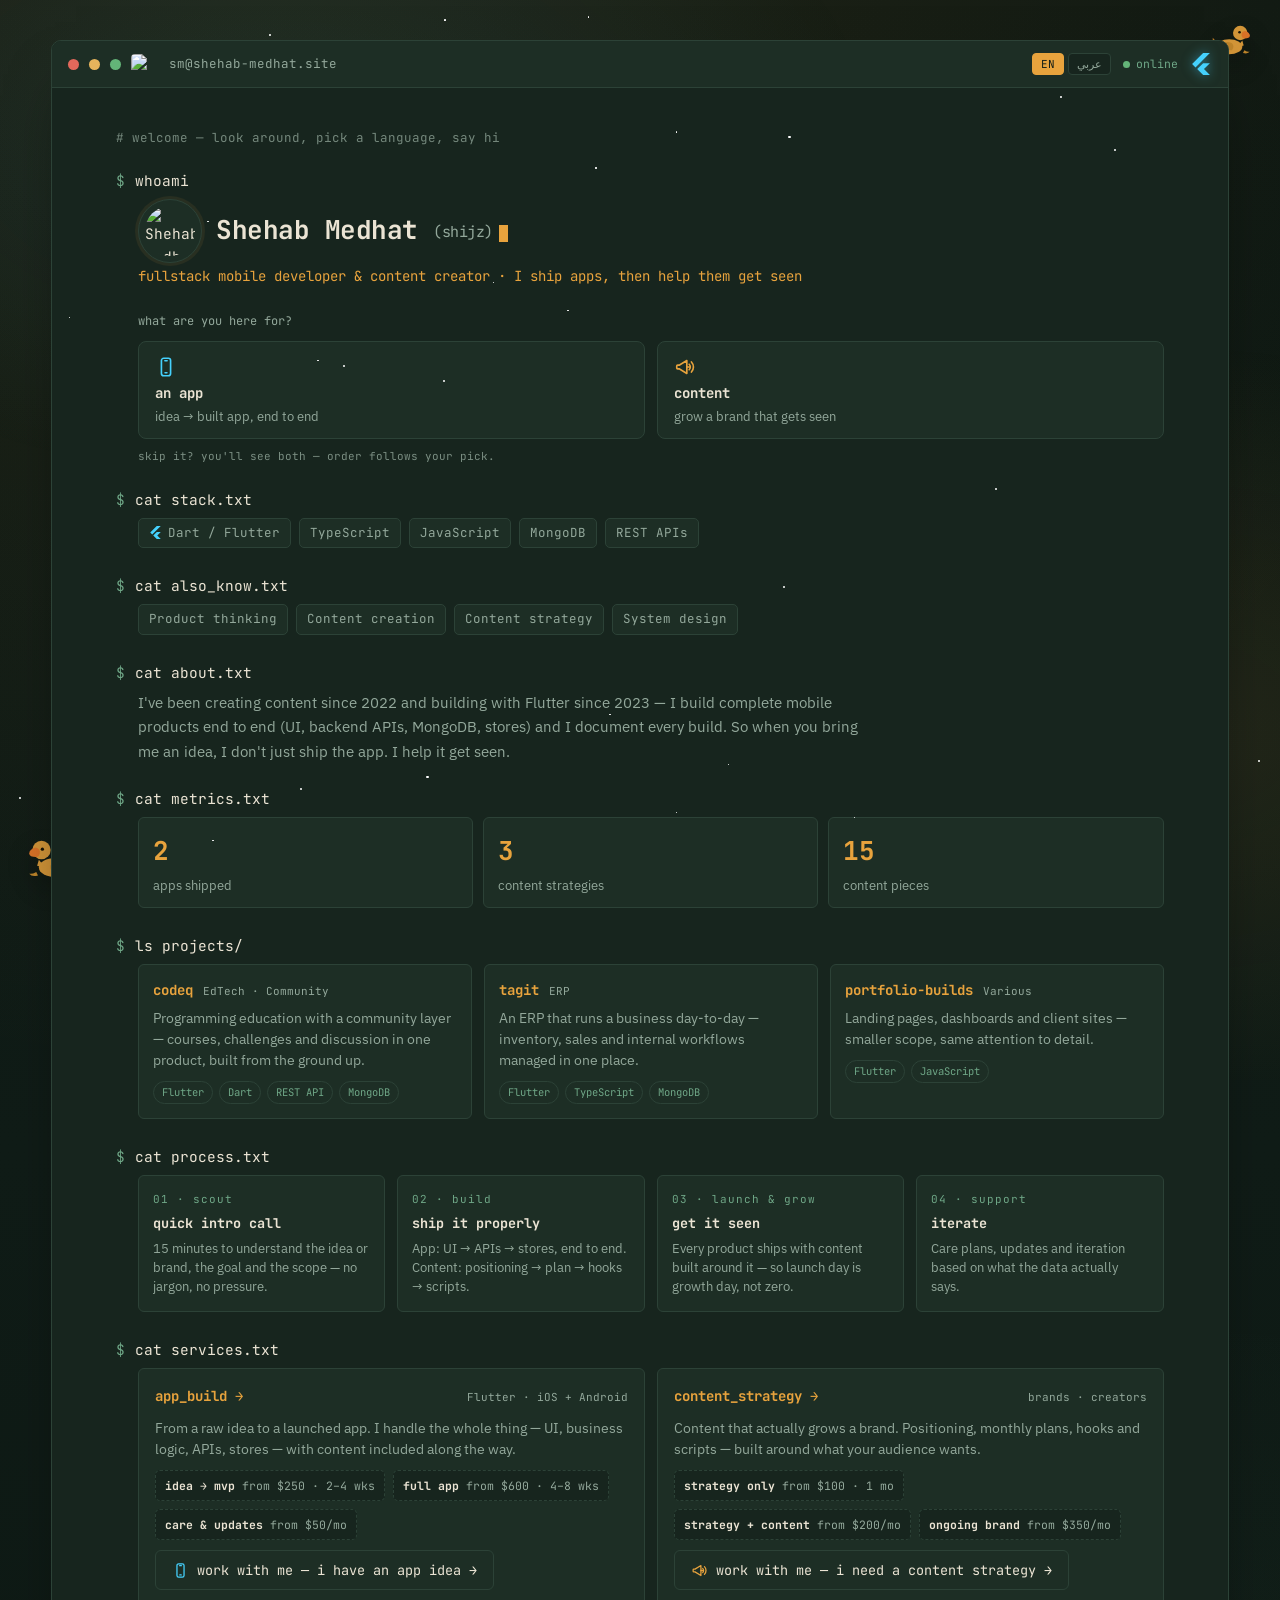
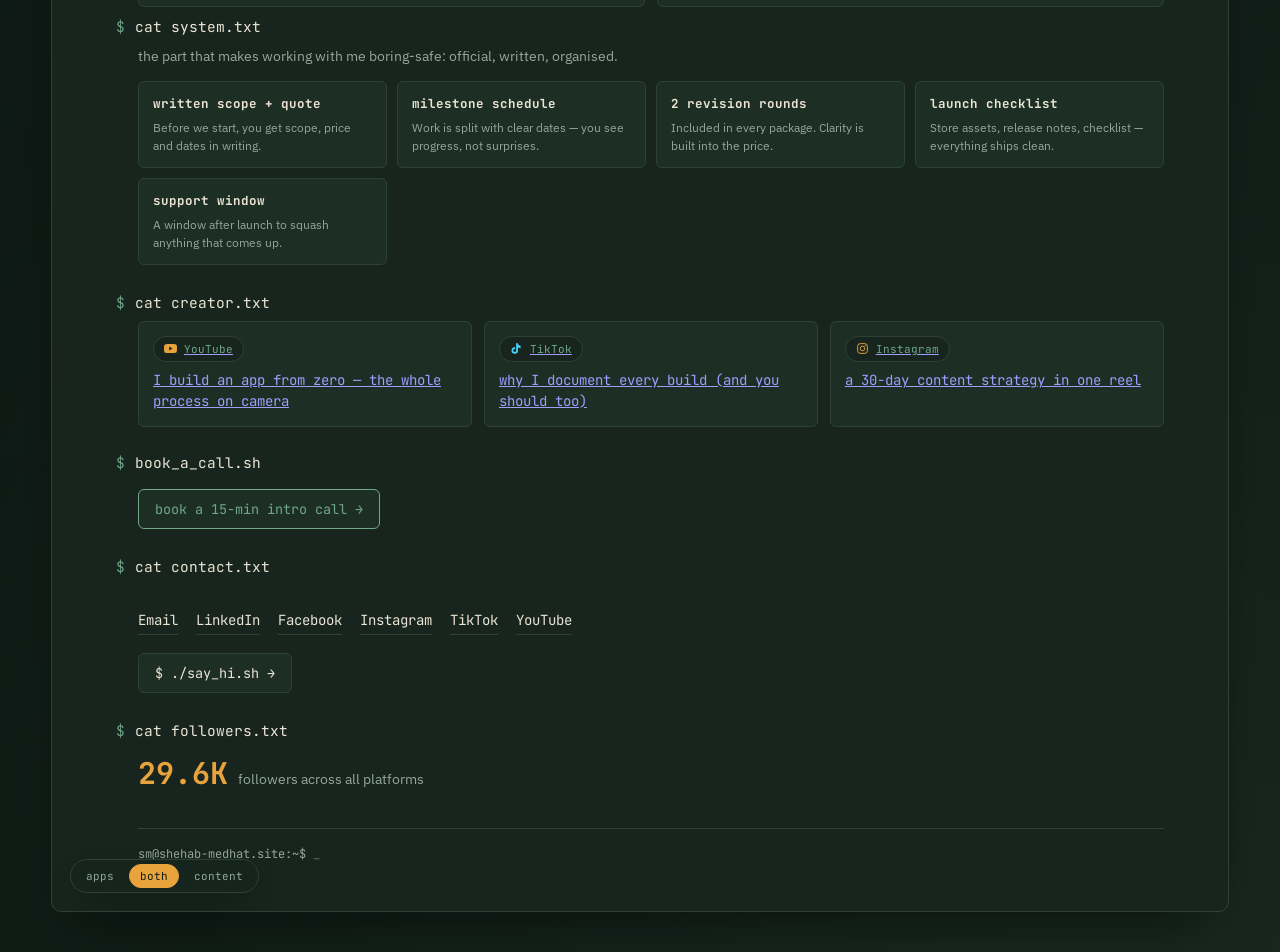
==== index.html @ 5991096f "Add meteors sky, app/content path chooser, scroll reveal, and organised work system; content since 2" ====
<!DOCTYPE html>
<html lang="en" dir="ltr">
<head>
<meta charset="UTF-8">
<meta name="viewport" content="width=device-width, initial-scale=1">
<title>Shehab Medhat — Flutter Developer & Content Creator</title>
<meta name="description" id="metaDesc" content="Shehab Medhat (shijz) — Flutter fullstack mobile developer & content creator. Builds mobile apps end to end and creates content strategies that grow brands. Flutter, Dart, TypeScript, MongoDB.">
<meta name="keywords" content="Flutter developer Egypt, Flutter fullstack, mobile app developer, content creator, content strategy, Flutter developer, Dart developer, Shehab Medhat, mobile app idea, app development, social media strategy, مبرمج فلاتر, تطوير تطبيقات">
<meta name="author" content="Shehab Medhat">
<meta name="robots" content="index, follow, max-image-preview:large">
<meta name="googlebot" content="index, follow, max-snippet:-1, max-image-preview:large, max-video-preview:-1">
<meta name="referrer" content="no-referrer-when-downgrade">
<meta name="color-scheme" content="dark">
<meta name="theme-color" content="#101c17">
<link rel="canonical" href="https://shehab-medhat.site/">

<meta property="og:type" content="profile">
<meta property="og:site_name" content="Shehab Medhat">
<meta property="og:title" content="Shehab Medhat — Flutter Developer & Content Creator">
<meta property="og:description" content="Flutter fullstack mobile developer & content creator. Builds mobile apps end to end and creates content strategies that grow brands.">
<meta property="og:url" content="https://shehab-medhat.site/">
<meta property="og:image" content="https://shehab-medhat.site/og-image.png">
<meta property="og:image:width" content="1200">
<meta property="og:image:height" content="630">
<meta property="og:image:alt" content="Shehab Medhat — Flutter developer and content creator portfolio">
<meta property="og:locale" content="en_US">
<meta property="og:locale:alternate" content="ar_EG">
<meta property="profile:first_name" content="Shehab">
<meta property="profile:last_name" content="Medhat">
<meta property="profile:username" content="shijz">

<meta name="twitter:card" content="summary_large_image">
<meta name="twitter:title" content="Shehab Medhat — Flutter Developer & Content Creator">
<meta name="twitter:description" content="Flutter fullstack mobile developer & content creator. Builds mobile apps end to end and creates content strategies that grow brands.">
<meta name="twitter:image" content="https://shehab-medhat.site/og-image.png">
<meta name="twitter:image:alt" content="Shehab Medhat — Flutter developer and content creator portfolio">

<link rel="icon" href="https://shehab-medhat.site/favicon.png" type="image/png">
<link rel="apple-touch-icon" href="https://shehab-medhat.site/apple-touch-icon.png">
<link rel="sitemap" type="application/xml" href="https://shehab-medhat.site/sitemap.xml">

<script type="application/ld+json">
{
  "@context": "https://schema.org",
  "@graph": [
    {
      "@type": "Person",
      "@id": "https://shehab-medhat.site/#person",
      "name": "Shehab Medhat",
      "alternateName": "shijz",
      "url": "https://shehab-medhat.site/",
      "image": "https://shehab-medhat.site/og-image.png",
      "email": "mailto:sm@shehab-medhat.site",
      "jobTitle": "Flutter Fullstack Developer & Content Creator",
      "nationality": { "@type": "Country", "name": "Egypt" },
      "sameAs": [
        "https://www.linkedin.com/in/shehab-medhat-0b32b7321/",
        "https://www.facebook.com/Shehabmedhatt",
        "https://www.instagram.com/shehab_medhatt",
        "https://www.tiktok.com/@shehab_medhat",
        "https://www.youtube.com/@Shehab__Medhat"
      ],
      "knowsAbout": ["Dart", "Flutter", "TypeScript", "JavaScript", "MongoDB", "REST APIs", "Content Creation", "Content Strategy"]
    },
    {
      "@type": "WebSite",
      "@id": "https://shehab-medhat.site/#website",
      "url": "https://shehab-medhat.site/",
      "name": "Shehab Medhat — Portfolio",
      "inLanguage": "en",
      "publisher": { "@id": "https://shehab-medhat.site/#person" }
    },
    {
      "@type": "SoftwareApplication",
      "name": "CodeQ",
      "applicationCategory": "EducationalApplication",
      "description": "A platform combining programming education with a community layer.",
      "url": "https://shehab-medhat.site/",
      "author": { "@id": "https://shehab-medhat.site/#person" }
    },
    {
      "@type": "SoftwareApplication",
      "name": "Tagit",
      "applicationCategory": "BusinessApplication",
      "description": "An ERP system for managing inventory, sales, and internal workflows.",
      "url": "https://shehab-medhat.site/",
      "author": { "@id": "https://shehab-medhat.site/#person" }
    }
  ]
}
</script>

<link rel="preconnect" href="https://fonts.googleapis.com">
<link rel="preconnect" href="https://fonts.gstatic.com" crossorigin>
<link href="https://fonts.googleapis.com/css2?family=JetBrains+Mono:wght@400;500;700&family=IBM+Plex+Sans:wght@400;500;600&family=IBM+Plex+Sans+Arabic:wght@400;500;700&display=swap" rel="stylesheet">
<style>
  :root{
    --bg: #101c17;
    --surface: #17251e;
    --surface-2: #1d2e25;
    --border: #2c4237;
    --text: #ebe4d4;
    --text-muted: #93a89b;
    --accent: #e8a33d;
    --accent-soft: #6fa787;
  }
  *{ box-sizing: border-box; }
  html,body{ margin:0; padding:0; }
  body{
    background:
      radial-gradient(circle at 20% -10%, rgba(232,163,61,0.10), transparent 45%),
      radial-gradient(circle at 85% 110%, rgba(111,167,135,0.14), transparent 50%),
      linear-gradient(180deg, #0d1712 0%, #101c17 45%, #0c1712 100%);
    color: var(--text);
    font-family: 'IBM Plex Sans', sans-serif;
    min-height: 100vh;
    display: flex;
    align-items: center;
    justify-content: center;
    padding: 40px 4vw;
    line-height: 1.65;
  }
  .terminal{
    width: 100%;
    max-width: 1180px;
    background: var(--surface);
    border: 1px solid var(--border);
    border-radius: 10px;
    overflow: hidden;
    position: relative;
    z-index: 1;
    box-shadow: 0 30px 60px -25px rgba(0,0,0,0.6);
    animation: termIn .8s cubic-bezier(.16,1,.3,1) both, termGlow 6s ease-in-out infinite;
  }
  @keyframes termIn{
    from{ opacity:0; transform: translateY(26px) scale(.985); }
    to{ opacity:1; transform: translateY(0) scale(1); }
  }
  @keyframes termGlow{
    0%,100%{ box-shadow: 0 30px 60px -25px rgba(0,0,0,.6), 0 0 0 rgba(69,209,253,0); }
    50%{ box-shadow: 0 30px 60px -25px rgba(0,0,0,.6), 0 0 50px rgba(69,209,253,.12); }
  }
  .dot{
    animation: boop 1.6s ease-in-out infinite;
  }
  .dot.y{ animation-delay:.12s }
  .dot.g{ animation-delay:.24s }
  @keyframes boop{
    0%,70%,100%{ transform: scale(1); }
    80%{ transform: scale(1.25); }
    90%{ transform: scale(.95); }
  }
  .titlebar{
    display:flex;
    align-items:center;
    gap: 10px;
    padding: 12px 16px;
    background: var(--surface-2);
    border-bottom: 1px solid var(--border);
    flex-wrap: wrap;
  }
  .dot{ width:11px; height:11px; border-radius:50%; }
  .dot.r{ background:#e2685b; }
  .dot.y{ background:#e6b45c; }
  .dot.g{ background:#63b478; }
  .titlebar-left{
    display: flex;
    align-items: center;
    gap: 10px;
    min-width: 0;
  }
  .titlebar-logo{
    width: 20px;
    height: 20px;
    border-radius: 4px;
    display: block;
    flex-shrink: 0;
  }
  .titlebar-host{
    margin-left: 8px;
    font-family: 'JetBrains Mono', monospace;
    font-size: 12.5px;
    color: var(--text-muted);
    white-space: nowrap;
    overflow: hidden;
    text-overflow: ellipsis;
  }
  .titlebar-right{
    margin-left: auto;
    display: flex;
    align-items: center;
    gap: 12px;
    flex-wrap: wrap;
  }
  .lang-switch{
    display: inline-flex;
    gap: 4px;
  }
  .lang-btn{
    background: var(--surface);
    border: 1px solid var(--border);
    color: var(--text-muted);
    font-family: 'JetBrains Mono', monospace;
    font-size: 11px;
    padding: 3px 8px;
    border-radius: 4px;
    cursor: pointer;
    transition: color .15s, border-color .15s, background .15s;
  }
  .lang-btn:hover{ color: var(--accent); border-color: var(--accent); }
  .lang-btn.is-on{
    color: var(--bg);
    background: var(--accent);
    border-color: var(--accent);
  }
  .status{
    display: flex;
    align-items: center;
    gap: 6px;
    font-family: 'JetBrains Mono', monospace;
    font-size: 11.5px;
    color: var(--accent-soft);
  }
  .status-dot{
    width: 7px; height: 7px;
    border-radius: 50%;
    background: #63b478;
    animation: onlinePulse 2.2s ease-out infinite;
  }
  @keyframes onlinePulse{
    0%{ box-shadow: 0 0 0 0 rgba(99,180,120,.55); }
    70%{ box-shadow: 0 0 0 7px rgba(99,180,120,0); }
    100%{ box-shadow: 0 0 0 0 rgba(99,180,120,0); }
  }
  .flutter-badge{
    display: flex;
    align-items: center;
    animation: badgePulse 3s ease-in-out infinite;
  }
  .flutter-badge svg{
    width: 22px; height: 22px;
    display: block;
    filter: drop-shadow(0 0 6px rgba(69,209,253,.55));
  }
  @keyframes badgePulse{
    0%,100%{ transform: translateY(0) scale(1); }
    50%{ transform: translateY(-2px) scale(1.07); }
  }
  .content{
    padding: 40px 5vw 46px;
    font-family: 'JetBrains Mono', monospace;
    font-size: 14.5px;
  }
  html[lang="ar"] body, html[lang="ar"] .comment, html[lang="ar"] .sr-only, html[lang="ar"] .footer,
  html[lang="ar"] .project-desc, html[lang="ar"] .service-desc, html[lang="ar"] .field,
  html[lang="ar"] .field input, html[lang="ar"] .field textarea, html[lang="ar"] .field select,
  html[lang="ar"] .note, html[lang="ar"] .numbers-item .l, html[lang="ar"] .step-desc,
  html[lang="ar"] .content-grid .pf-desc, html[lang="ar"] .followers-label{
    font-family: 'IBM Plex Sans Arabic', sans-serif;
  }
  html[lang="ar"] h1, html[lang="ar"] .role, html[lang="ar"] .prompt, html[lang="ar"] .cmd,
  html[lang="ar"] .line, html[lang="ar"] .out, html[lang="ar"] .tag b, html[lang="ar"] .numbers-item .n{
    font-family: 'JetBrains Mono', monospace;
  }
  .sr-only{
    position: absolute;
    width: 1px; height: 1px;
    padding: 0; margin: -1px;
    overflow: hidden;
    clip: rect(0,0,0,0);
    white-space: nowrap;
    border: 0;
  }
  .comment{
    margin: 0 0 20px 0;
    color: var(--text-muted);
    font-family: 'JetBrains Mono', monospace;
    font-size: 12.5px;
    opacity: .75;
  }
  .line{ display:flex; gap: 10px; margin-bottom: 6px; flex-wrap: wrap; unicode-bidi: plaintext; }
  .prompt{ color: var(--accent-soft); flex-shrink:0; }
  .cmd{ color: var(--text); }
  .out{
    margin: 4px 0 22px 22px;
    color: var(--text-muted);
    font-family: 'IBM Plex Sans', sans-serif;
    font-size: 15px;
    max-width: 720px;
    unicode-bidi: plaintext;
  }
  .brand{
    display: flex;
    align-items: center;
    gap: 14px;
    margin: 4px 0 2px 22px;
  }
  .brand .avatar{
    width: 64px;
    height: 64px;
    border-radius: 50%;
    background: var(--surface-2);
    border: 1px solid var(--border);
    padding: 6px;
    object-fit: contain;
    display: block;
    flex-shrink: 0;
    box-shadow: 0 0 0 3px rgba(232,163,61,.08);
  }
  h1{
    font-family: 'JetBrains Mono', monospace;
    font-size: 26px;
    font-weight: 700;
    margin: 0;
    color: var(--text);
    letter-spacing: -0.5px;
    unicode-bidi: plaintext;
  }
  .alias{
    font-size: 15px;
    font-weight: 400;
    color: var(--text-muted);
    vertical-align: 2px;
  }
  .role{
    margin: 0 0 24px 22px;
    color: var(--accent);
    font-family: 'JetBrains Mono', monospace;
    font-size: 14px;
    unicode-bidi: plaintext;
  }
  .cursor{
    display:inline-block;
    width: 9px; height: 17px;
    background: var(--accent);
    margin-left: 6px;
    vertical-align: -3px;
    animation: blink 1.1s steps(1) infinite;
  }
  @keyframes blink{ 50%{ opacity:0; } }
  .tags{
    display:flex; flex-wrap: wrap; gap: 8px;
    margin: 0 0 26px 22px;
  }
  .tag{
    border: 1px solid var(--border);
    background: var(--surface-2);
    color: var(--text-muted);
    padding: 4px 10px;
    border-radius: 5px;
    font-size: 12.5px;
    font-family: 'JetBrains Mono', monospace;
    transition: color .2s ease, border-color .2s ease, transform .2s ease, box-shadow .2s ease;
    cursor: default;
  }
  .tag:hover{
    color: var(--accent);
    border-color: var(--accent);
    transform: translateY(-3px);
    box-shadow: 0 8px 18px -10px rgba(232,163,61,.5);
  }
  .tag--flutter{
    display: inline-flex;
    align-items: center;
    gap: 6px;
  }
  .tag--flutter svg{
    width: 13px; height: 13px;
    display: block;
  }
  .projects{
    margin: 0 0 26px 22px;
    display: grid;
    grid-template-columns: repeat(auto-fit, minmax(260px, 1fr));
    gap: 12px;
  }
  .project{
    border: 1px solid var(--border);
    background: var(--surface-2);
    border-radius: 6px;
    padding: 14px;
    transition: transform .25s ease, border-color .25s ease, box-shadow .25s ease;
  }
  .project:hover{
    transform: translateY(-4px);
    border-color: var(--accent-soft);
    box-shadow: 0 14px 26px -16px rgba(0,0,0,.6);
  }
  .project-head{
    display: flex;
    align-items: baseline;
    gap: 10px;
    margin-bottom: 6px;
  }
  .project-name{
    font-family: 'JetBrains Mono', monospace;
    font-weight: 700;
    font-size: 14px;
    color: var(--accent);
  }
  .project-tag{
    font-size: 11px;
    color: var(--text-muted);
    font-family: 'JetBrains Mono', monospace;
  }
  .project-desc{
    margin: 0 0 10px 0;
    font-family: 'IBM Plex Sans', sans-serif;
    font-size: 13.5px;
    color: var(--text-muted);
    line-height: 1.55;
  }
  .project-tech{
    display: flex;
    flex-wrap: wrap;
    gap: 6px;
  }
  .tech{
    font-family: 'JetBrains Mono', monospace;
    font-size: 10.5px;
    color: var(--accent-soft);
    border: 1px solid var(--border);
    border-radius: 20px;
    padding: 2px 8px;
  }
  .services{
    display: grid;
    grid-template-columns: repeat(auto-fit, minmax(300px, 1fr));
    gap: 12px;
    margin: 0 0 8px 22px;
  }
  .service{
    border: 1px solid var(--border);
    background: var(--surface-2);
    border-radius: 6px;
    padding: 16px;
    display: flex;
    flex-direction: column;
    gap: 10px;
    transition: transform .25s ease, border-color .25s ease, box-shadow .25s ease;
  }
  .service:hover{
    transform: translateY(-4px);
    border-color: var(--accent-soft);
    box-shadow: 0 14px 26px -16px rgba(0,0,0,.6);
  }
  .service-head{
    display: flex;
    align-items: baseline;
    justify-content: space-between;
    gap: 10px;
    flex-wrap: wrap;
  }
  .service-name{
    font-family: 'JetBrains Mono', monospace;
    font-weight: 700;
    font-size: 14px;
    color: var(--accent);
  }
  .service-tag{
    font-size: 11px;
    color: var(--text-muted);
    font-family: 'JetBrains Mono', monospace;
  }
  .service-desc{
    margin: 0;
    font-family: 'IBM Plex Sans', sans-serif;
    font-size: 13.5px;
    color: var(--text-muted);
    line-height: 1.55;
  }
  .service-packs{
    display: flex;
    gap: 8px;
    flex-wrap: wrap;
  }
  .pack{
    border: 1px dashed var(--border);
    background: var(--surface);
    border-radius: 5px;
    padding: 6px 9px;
    font-family: 'JetBrains Mono', monospace;
    font-size: 11.5px;
    line-height: 1.5;
    color: var(--text-muted);
  }
  .pack b{ color: var(--text); }
  .service-cta{
    align-self: flex-start;
    margin-top: auto;
    padding: 8px 12px;
    font-size: 12.5px;
    display: inline-flex;
    align-items: center;
    gap: 8px;
  }
  .service-cta svg{
    width: 17px;
    height: 17px;
    display: block;
    flex-shrink: 0;
  }
  .process{
    display: grid;
    grid-template-columns: repeat(auto-fit, minmax(230px, 1fr));
    gap: 12px;
    margin: 0 0 26px 22px;
  }
  .step-card{
    border: 1px solid var(--border);
    background: var(--surface-2);
    border-radius: 6px;
    padding: 14px;
    transition: transform .25s ease, border-color .25s ease;
  }
  .step-card:hover{
    transform: translateY(-3px);
    border-color: var(--accent);
  }
  .step-num{
    font-family: 'JetBrains Mono', monospace;
    font-size: 11px;
    color: var(--accent-soft);
    letter-spacing: 1px;
  }
  .step-title{
    font-family: 'JetBrains Mono', monospace;
    font-weight: 700;
    font-size: 13.5px;
    color: var(--text);
    margin: 4px 0;
  }
  .step-desc{
    margin: 0;
    font-family: 'IBM Plex Sans', sans-serif;
    font-size: 12.5px;
    color: var(--text-muted);
    line-height: 1.55;
  }
  .numbers{
    display: grid;
    grid-template-columns: repeat(auto-fit, minmax(150px, 1fr));
    gap: 10px;
    margin: 0 0 26px 22px;
  }
  .numbers-item{
    border: 1px solid var(--border);
    background: var(--surface-2);
    border-radius: 6px;
    padding: 12px 14px;
  }
  .numbers-item .n{
    font-family: 'JetBrains Mono', monospace;
    font-weight: 700;
    font-size: 26px;
    color: var(--accent);
  }
  .numbers-item .l{
    font-family: 'IBM Plex Sans', sans-serif;
    font-size: 12.5px;
    color: var(--text-muted);
    margin-top: 2px;
  }
  .content-grid{
    display: grid;
    grid-template-columns: repeat(auto-fit, minmax(240px, 1fr));
    gap: 12px;
    margin: 0 0 8px 22px;
  }
  .pf-card{
    border: 1px solid var(--border);
    background: var(--surface-2);
    border-radius: 6px;
    padding: 14px;
    display: flex;
    flex-direction: column;
    gap: 8px;
    transition: transform .25s ease, border-color .25s ease;
  }
  .pf-card:hover{
    transform: translateY(-3px);
    border-color: var(--accent-soft);
  }
  .pf-badge{
    align-self: flex-start;
    display: inline-flex;
    align-items: center;
    gap: 7px;
    font-family: 'JetBrains Mono', monospace;
    font-size: 11px;
    color: var(--accent-soft);
    border: 1px solid var(--border);
    border-radius: 20px;
    padding: 3px 10px;
    background: var(--surface);
  }
  .pf-badge svg{
    width: 13px; height: 13px;
    display: block;
  }
  .pf-title{
    font-size: 14px;
    line-height: 1.5;
  }
  .links{
    margin: 30px 0 0 22px;
    display: flex;
    gap: 18px;
    flex-wrap: wrap;
  }
  .links a{
    color: var(--text);
    text-decoration: none;
    font-family: 'JetBrains Mono', monospace;
    font-size: 14px;
    border-bottom: 1px solid var(--border);
    padding-bottom: 2px;
    transition: color .15s, border-color .15s;
  }
  .links a:hover{
    color: var(--accent);
    border-color: var(--accent);
  }
  .followers{
    margin: 4px 0 0 22px;
    display: flex;
    align-items: baseline;
    gap: 10px;
    flex-wrap: wrap;
  }
  .followers-count{
    font-family: 'JetBrains Mono', monospace;
    font-weight: 700;
    font-size: 30px;
    color: var(--accent);
  }
  .followers-label{
    font-family: 'IBM Plex Sans', sans-serif;
    font-size: 13.5px;
    color: var(--text-muted);
  }
  .footer{
    margin-top: 30px;
    padding-top: 16px;
    border-top: 1px solid var(--border);
    color: var(--text-muted);
    font-size: 12px;
    font-family: 'JetBrains Mono', monospace;
    margin-left: 22px;
  }
  .duck{
    position: fixed;
    z-index: 0;
    width: 56px;
    opacity: .9;
    filter: drop-shadow(0 10px 14px rgba(0,0,0,.35));
    pointer-events: none;
  }
  .duck svg{ display: block; width: 100%; height: auto; }
  .duck--left{ bottom: 22px; left: 24px; animation: duckFloat 6s ease-in-out infinite; }
  .duck--right{
    top: 22px;
    right: 26px;
    width: 44px;
    animation: duckFloat 7.5s ease-in-out 1.2s infinite reverse;
  }
  .duck--right svg{ transform: scaleX(-1); }
  @keyframes duckFloat{
    0%,100%{ transform: translateY(0) rotate(-4deg); }
    50%{ transform: translateY(-13px) rotate(4deg); }
  }
  .ambient{
    position: fixed;
    inset: -20%;
    z-index: 0;
    pointer-events: none;
    background:
      radial-gradient(48% 40% at 30% 25%, rgba(69,209,253,.08), transparent 70%),
      radial-gradient(52% 44% at 78% 72%, rgba(232,163,61,.10), transparent 70%);
    animation: drift 20s ease-in-out infinite alternate;
  }
  @keyframes drift{
    from{ transform: translate(-1.5%, -1.5%) rotate(0deg); }
    to{ transform: translate(1.5%, 1.5%) rotate(2deg); }
  }
  .cta-row{
    margin: 18px 0 8px 22px;
  }
  .cta{
    font-family: 'JetBrains Mono', monospace;
    font-size: 13.5px;
    color: var(--text);
    background: var(--surface-2);
    border: 1px solid var(--border);
    border-radius: 6px;
    padding: 10px 16px;
    cursor: pointer;
    transition: transform .2s ease, border-color .2s ease, color .2s ease, box-shadow .2s ease;
  }
  .cta:hover{
    color: var(--accent);
    border-color: var(--accent);
    transform: translateY(-2px);
    box-shadow: 0 10px 22px -12px rgba(232,163,61,.6);
  }
  .modal{
    position: fixed;
    inset: 0;
    z-index: 20;
    display: flex;
    align-items: center;
    justify-content: center;
    padding: 20px;
  }
  .modal[hidden]{ display: none; }
  .modal-backdrop{
    position: absolute;
    inset: 0;
    background: rgba(7,12,10,.72);
    backdrop-filter: blur(3px);
    opacity: 0;
    transition: opacity .2s ease;
  }
  .modal-panel{
    position: relative;
    width: 100%;
    max-width: 460px;
    max-height: 88vh;
    overflow-y: auto;
    background: var(--surface);
    border: 1px solid var(--border);
    border-radius: 10px;
    box-shadow: 0 30px 70px -20px rgba(0,0,0,.7);
    padding: 20px;
    opacity: 0;
    transform: translateY(14px) scale(.98);
    transition: opacity .2s ease, transform .2s ease;
  }
  .modal.open .modal-backdrop{ opacity: 1; }
  .modal.open .modal-panel{ opacity: 1; transform: translateY(0) scale(1); }
  .modal-head{
    display: flex;
    align-items: center;
    justify-content: space-between;
    font-family: 'JetBrains Mono', monospace;
    font-size: 14px;
    color: var(--accent);
    margin-bottom: 14px;
  }
  .modal-close{
    background: none;
    border: 1px solid var(--border);
    color: var(--text-muted);
    border-radius: 5px;
    font-size: 15px;
    line-height: 1;
    padding: 4px 8px;
    cursor: pointer;
    transition: color .15s ease, border-color .15s ease;
  }
  .modal-close:hover{ color: var(--accent); border-color: var(--accent); }
  .field{
    display: block;
    margin-bottom: 12px;
    font-family: 'JetBrains Mono', monospace;
    font-size: 12px;
    color: var(--text-muted);
    text-transform: lowercase;
  }
  .field input, .field textarea{
    display: block;
    width: 100%;
    margin-top: 6px;
    background: var(--surface-2);
    border: 1px solid var(--border);
    border-radius: 6px;
    color: var(--text);
    font-family: 'IBM Plex Sans', sans-serif;
    font-size: 14px;
    padding: 9px 12px;
    resize: vertical;
    transition: border-color .15s ease;
  }
  .field input:focus, .field textarea:focus{
    outline: none;
    border-color: var(--accent);
  }
  .field select{
    display: block;
    width: 100%;
    margin-top: 6px;
    background: var(--surface-2);
    border: 1px solid var(--border);
    border-radius: 6px;
    color: var(--text);
    font-family: 'IBM Plex Sans', sans-serif;
    font-size: 14px;
    padding: 9px 30px 9px 12px;
    appearance: none;
    -webkit-appearance: none;
    background-image: linear-gradient(45deg, transparent 50%, var(--text-muted) 50%), linear-gradient(135deg, var(--text-muted) 50%, transparent 50%);
    background-position: calc(100% - 18px) 55%, calc(100% - 13px) 55%;
    background-size: 5px 5px;
    background-repeat: no-repeat;
    cursor: pointer;
    transition: border-color .15s ease;
  }
  .field select:focus{ outline: none; border-color: var(--accent); }
  .field-row{
    display: grid;
    grid-template-columns: 1fr 1fr;
    gap: 12px;
  }
  .modal-actions{
    display: flex;
    gap: 10px;
    margin-top: 16px;
    flex-wrap: wrap;
  }
  .modal-actions .cta{ flex: 1; text-align: left; }
  .modal-actions .cta--mail:hover{ color:#6fa787; border-color:#6fa787; box-shadow: 0 10px 22px -12px rgba(111,167,135,.6); }
  .modal-actions .cta--whatsapp:hover{ color:#63d391; border-color:#63d391; box-shadow: 0 10px 22px -12px rgba(99,211,145,.6); }
  .step{ display:none; }
  .step.is-on{ display:block; animation: fadeUp .28s ease; }
  @keyframes fadeUp{
    from{ opacity: 0; transform: translateY(8px); }
    to{ opacity: 1; transform: translateY(0); }
  }
  .steps-dots{ display:inline-flex; gap:6px; margin-right:8px; vertical-align:middle; }
  .step-dot{ width:8px; height:8px; border-radius:50%; background:transparent; border:1px solid var(--border); transition: background .2s, border-color .2s; }
  .step-dot.is-on{ background: var(--accent); border-color: var(--accent); }
  .step-dot.is-done{ background: var(--accent-soft); border-color: var(--accent-soft); }
  .modal-nav{ display:flex; gap:10px; margin-top:16px; }
  .modal-nav .cta{ flex:1; text-align:center; font-size:12.5px; }
  .cta[hidden], .modal-actions[hidden]{ display:none; }
  .pills{
    display: flex;
    flex-wrap: wrap;
    gap: 8px;
    margin-top: 8px;
  }
  .pill{
    border: 1px dashed var(--border);
    background: var(--surface);
    color: var(--text-muted);
    border-radius: 6px;
    padding: 7px 10px;
    font-family: 'JetBrains Mono', monospace;
    font-size: 11.5px;
    line-height: 1.5;
    text-align: left;
    cursor: pointer;
    transition: border-color .15s ease, color .15s ease, background .15s ease;
  }
  .pill b{ display: block; color: var(--text); font-weight: 700; }
  .pill i{ font-style: normal; color: var(--accent-soft); }
  .pill em{
    display: block;
    font-style: normal;
    color: var(--text-muted);
    font-size: 10.5px;
    line-height: 1.4;
    max-width: 230px;
    margin-top: 3px;
  }
  .pill:hover{ border-color: var(--accent-soft); }
  .pill.selected{
    border-style: solid;
    border-color: var(--accent);
    color: var(--accent);
    background: var(--surface-2);
  }
  .field input[type="date"]{
    appearance: none;
    -webkit-appearance: none;
    cursor: pointer;
  }
  .field input[type="date"]::-webkit-calendar-picker-indicator{
    cursor: pointer;
    filter: invert(.8) sepia(.3) saturate(.6);
  }
  .note{
    font-family: 'IBM Plex Sans', sans-serif;
    font-size: 12px;
    color: var(--text-muted);
    margin: 0 0 4px 0;
    line-height: 1.5;
  }
  .meeting-row{
    margin: 14px 0 26px 22px;
  }
  #meetingBtn{
    color: var(--accent-soft);
    border-color: var(--accent-soft);
  }
  #meetingBtn:hover{
    color: var(--bg);
    background: var(--accent-soft);
    border-color: var(--accent-soft);
    box-shadow: 0 10px 24px -12px rgba(111,167,135,.7);
  }
  .sky{
    position: fixed;
    inset: 0;
    z-index: 2;
    pointer-events: none;
    overflow: hidden;
  }
  .star{
    position: absolute;
    width: 2px;
    height: 2px;
    border-radius: 50%;
    background: #fff;
    animation: twinkle var(--tw, 3s) ease-in-out infinite;
  }
  @keyframes twinkle{
    0%,100%{ opacity: .15; }
    50%{ opacity: 1; }
  }
  .meteor{
    position: absolute;
    width: 150px;
    height: 2px;
    border-radius: 2px;
    background: linear-gradient(90deg, rgba(255,255,255,.95), rgba(232,163,61,.85), transparent);
    --mdeg: 135deg;
    transform: rotate(var(--mdeg)) translateX(-60px) scaleX(0);
    transform-origin: left center;
    filter: drop-shadow(0 0 6px rgba(232,163,61,.55));
    animation: meteorFall var(--md, 8s) linear infinite;
    animation-delay: var(--mdd, 0s);
  }
  @keyframes meteorFall{
    0%{ transform: rotate(var(--mdeg)) translateX(-60px) scaleX(0); opacity: 0; }
    3%{ transform: rotate(var(--mdeg)) translateX(-60px) scaleX(1); opacity: 1; }
    12%{ transform: rotate(var(--mdeg)) translateX(-30px) scaleX(1); opacity: 1; }
    22%{ transform: rotate(var(--mdeg)) translateX(0px) scaleX(1); opacity: .5; }
    30%{ transform: rotate(var(--mdeg)) translateX(40vw) scaleX(1); opacity: 0; }
    100%{ transform: rotate(var(--mdeg)) translateX(40vw) scaleX(1); opacity: 0; }
  }
  html[dir="rtl"] .sky{ --mdeg: -135deg; }
  .reveal{
    opacity: 0;
    transform: translateY(20px);
    transition: opacity .6s ease, transform .6s ease;
  }
  .reveal.is-in{
    opacity: 1;
    transform: none;
  }
  .path-choose{
    margin: 6px 0 22px 22px;
  }
  .path-q{
    display: block;
    font-family: 'JetBrains Mono', monospace;
    font-size: 12px;
    color: var(--text-muted);
    margin-bottom: 10px;
  }
  .path-opts{
    display: flex;
    gap: 12px;
    flex-wrap: wrap;
  }
  .path-opt{
    flex: 1;
    min-width: 200px;
    display: flex;
    flex-direction: column;
    gap: 6px;
    align-items: flex-start;
    text-align: left;
    background: var(--surface-2);
    border: 1px solid var(--border);
    border-radius: 8px;
    padding: 14px 16px;
    cursor: pointer;
    font-family: inherit;
    transition: border-color .2s, background .2s, transform .2s, box-shadow .2s;
  }
  .path-opt:hover{
    border-color: var(--accent-soft);
    transform: translateY(-3px);
  }
  .path-opt.is-on{
    border-color: var(--accent);
    box-shadow: 0 0 0 1px var(--accent) inset, 0 12px 26px -14px rgba(232,163,61,.5);
  }
  .path-opt svg{
    width: 22px;
    height: 22px;
  }
  .path-opt b{
    font-family: 'JetBrains Mono', monospace;
    font-size: 14px;
    color: var(--text);
  }
  .path-opt em{
    font-style: normal;
    font-family: 'IBM Plex Sans', sans-serif;
    font-size: 12.5px;
    color: var(--text-muted);
  }
  .path-note{
    display: block;
    font-family: 'JetBrains Mono', monospace;
    font-size: 11px;
    color: var(--text-muted);
    margin-top: 8px;
    opacity: .8;
  }
  .persona-float{
    position: fixed;
    left: 18px;
    bottom: 18px;
    z-index: 10;
    display: flex;
    gap: 4px;
    background: rgba(23,37,30,.9);
    border: 1px solid var(--border);
    border-radius: 24px;
    padding: 4px;
    backdrop-filter: blur(4px);
    box-shadow: 0 12px 30px -12px rgba(0,0,0,.6);
  }
  .float-btn{
    background: transparent;
    border: 1px solid transparent;
    color: var(--text-muted);
    font-family: 'JetBrains Mono', monospace;
    font-size: 11px;
    padding: 4px 10px;
    border-radius: 18px;
    cursor: pointer;
    transition: color .15s, border-color .15s, background .15s;
  }
  .float-btn:hover{ color: var(--accent); }
  .float-btn.is-on{
    color: var(--bg);
    background: var(--accent);
    border-color: var(--accent);
  }
  .service.primary{
    border-color: var(--accent);
    box-shadow: 0 0 0 1px var(--accent) inset, 0 14px 30px -18px rgba(232,163,61,.5);
  }
  .system{
    margin: 0 0 26px 22px;
    display: grid;
    grid-template-columns: repeat(auto-fit, minmax(210px, 1fr));
    gap: 10px;
  }
  .sys-intro{
    margin: 4px 0 14px 22px;
    font-family: 'IBM Plex Sans', sans-serif;
    font-size: 13.5px;
    color: var(--text-muted);
    max-width: 720px;
  }
  .pledge{
    border: 1px solid var(--border);
    background: var(--surface-2);
    border-radius: 6px;
    padding: 12px 14px;
    transition: border-color .2s, transform .2s;
  }
  .pledge:hover{
    border-color: var(--accent-soft);
    transform: translateY(-3px);
  }
  .pledge b{
    display: block;
    font-family: 'JetBrains Mono', monospace;
    font-size: 12.5px;
    color: var(--text);
    margin-bottom: 4px;
  }
  .pledge i{
    display: block;
    font-style: normal;
    font-family: 'IBM Plex Sans', sans-serif;
    font-size: 12px;
    color: var(--text-muted);
    line-height: 1.5;
  }
  html[dir="rtl"] .content{ text-align: right; }
  html[dir="rtl"] .line, html[dir="rtl"] .prompt, html[dir="rtl"] .cmd{ unicode-bidi: plaintext; }
  html[dir="rtl"] .out, html[dir="rtl"] .brand, html[dir="rtl"] .role,
  html[dir="rtl"] .tags, html[dir="rtl"] .projects, html[dir="rtl"] .services,
  html[dir="rtl"] .process, html[dir="rtl"] .numbers, html[dir="rtl"] .content-grid,
  html[dir="rtl"] .links, html[dir="rtl"] .followers, html[dir="rtl"] .cta-row,
  html[dir="rtl"] .meeting-row, html[dir="rtl"] .footer{
    margin-left: 0;
    margin-right: 22px;
  }
  html[dir="rtl"] .titlebar-right{ margin-left: 0; margin-right: auto; }
  html[dir="rtl"] .modal-actions .cta{ text-align: right; }
  html[dir="rtl"] .path-choose, html[dir="rtl"] .system, html[dir="rtl"] .sys-intro{ margin-left: 0; margin-right: 22px; }
  html[dir="rtl"] .path-opt, html[dir="rtl"] .float-btn{ text-align: right; }
  html[dir="rtl"] .persona-float{ left: auto; right: 18px; }
  @media (max-width: 520px){
    .field-row{ grid-template-columns: 1fr; }
  }
  @media (max-width: 900px){
    .duck{ display: none; }
    .persona-float{ display: none; }
    .titlebar{ gap: 8px; }
    .titlebar-right{ margin-left: 0; width: 100%; justify-content: flex-start; }
    html[dir="rtl"] .titlebar-right{ margin-right: 0; }
  }
  @media (max-width: 480px){
    .content{ padding: 26px 20px 30px; }
    h1{ font-size: 21px; }
    .brand, .out, .role, .tags, .links, .footer, .projects, .cta-row, .services,
    .process, .numbers, .content-grid, .meeting-row, .path-choose, .system, .sys-intro{ margin-left: 0; }
    html[dir="rtl"] .brand, html[dir="rtl"] .out, html[dir="rtl"] .role, html[dir="rtl"] .tags,
    html[dir="rtl"] .links, html[dir="rtl"] .footer, html[dir="rtl"] .projects,
    html[dir="rtl"] .cta-row, html[dir="rtl"] .services, html[dir="rtl"] .process,
    html[dir="rtl"] .numbers, html[dir="rtl"] .content-grid, html[dir="rtl"] .meeting-row,
    html[dir="rtl"] .path-choose, html[dir="rtl"] .system, html[dir="rtl"] .sys-intro{
      margin-right: 0;
    }
    .service-cta{ width: 100%; justify-content: center; }
    .path-opt{ min-width: 100%; }
    .avatar{ width: 54px; height: 54px; }
  }
  @media (prefers-reduced-motion: reduce){
    .terminal, .content > *, .dot, .status-dot, .flutter-badge, .duck, .ambient, .star, .meteor{
      animation: none !important;
      transition: none !important;
    }
    .sky{ display: none; }
    .reveal{ opacity: 1 !important; transform: none !important; }
    .cursor{ animation: none; }
  }
</style>
</head>
<body>

<div class="ambient" aria-hidden="true"></div>
<div class="sky" id="sky" aria-hidden="true"></div>

<div class="duck duck--left" aria-hidden="true">
  <svg viewBox="0 0 64 48" xmlns="http://www.w3.org/2000/svg">
    <ellipse cx="36" cy="36" rx="19" ry="11" fill="#e8a33d"/>
    <path d="M54 32 q7 -3 6 -9 q-3 3 -5 6 z" fill="#c9852a"/>
    <circle cx="20" cy="16" r="10.5" fill="#e8a33d"/>
    <path d="M17 27 q6 10 21 9 q-10 3 -23 -2 z" fill="#e8a33d"/>
    <path d="M13 13 q-7 2 -7 7 q0 4 8 4 q3 0 4 -4 q1 -6 -5 -7 z" fill="#ef7d2b"/>
    <circle cx="21" cy="15" r="1.9" fill="#1a1406"/>
    <path d="M32 31 q8 -4 13 1 q-2 10 -13 9 q-4 -6 0 -10 z" fill="#d1912e"/>
    <path d="M14 41 q-5 3 -8 2 q3 4 10 2 z" fill="#d1912e"/>
  </svg>
</div>
<div class="duck duck--right" aria-hidden="true">
  <svg viewBox="0 0 64 48" xmlns="http://www.w3.org/2000/svg">
    <ellipse cx="36" cy="36" rx="19" ry="11" fill="#e8a33d"/>
    <path d="M54 32 q7 -3 6 -9 q-3 3 -5 6 z" fill="#c9852a"/>
    <circle cx="20" cy="16" r="10.5" fill="#e8a33d"/>
    <path d="M17 27 q6 10 21 9 q-10 3 -23 -2 z" fill="#e8a33d"/>
    <path d="M13 13 q-7 2 -7 7 q0 4 8 4 q3 0 4 -4 q1 -6 -5 -7 z" fill="#ef7d2b"/>
    <circle cx="21" cy="15" r="1.9" fill="#1a1406"/>
    <path d="M32 31 q8 -4 13 1 q-2 10 -13 9 q-4 -6 0 -10 z" fill="#d1912e"/>
    <path d="M14 41 q-5 3 -8 2 q3 4 10 2 z" fill="#d1912e"/>
  </svg>
</div>

<main class="terminal">
  <div class="titlebar">
    <span class="titlebar-left">
      <span class="dot r"></span>
      <span class="dot y"></span>
      <span class="dot g"></span>
      <img class="titlebar-logo" src="https://shehab-medhat.site/shehab-logo.png" alt="Shehab Medhat logo" width="20" height="20">
      <span class="titlebar-host">sm@shehab-medhat.site</span>
    </span>
    <span class="titlebar-right">
      <span class="lang-switch" role="group" aria-label="Language">
        <button type="button" class="lang-btn" data-lang="en">EN</button>
        <button type="button" class="lang-btn" data-lang="ar">عربي</button>
      </span>
      <span class="status"><span class="status-dot"></span><span data-i18n="status">online</span></span>
      <span class="flutter-badge" title="Flutter — since 2023">
        <svg viewBox="0 0 24 24" xmlns="http://www.w3.org/2000/svg" aria-hidden="true"><path d="M14.314 0L2.3 12 6 15.7 21.684.013h-7.357zm.014 11.072L7.857 17.53l6.47 6.47H21.7l-6.46-6.468 6.46-6.46h-7.37z" fill="#45D1FD"/></svg>
      </span>
    </span>
  </div>

  <div class="content">
    <p class="comment" data-i18n="comment"># welcome — look around, pick a language, say hi</p>

    <div class="line"><span class="prompt">$</span><span class="cmd">whoami</span></div>
    <div class="brand">
      <img class="avatar" src="https://shehab-medhat.site/shehab-logo.png" alt="Shehab Medhat logo" width="64" height="64">
      <h1>Shehab Medhat <span class="alias">(shijz)</span><span class="cursor"></span></h1>
    </div>
    <p class="role" data-i18n="role">fullstack mobile developer & content creator · I ship apps, then help them get seen</p>

    <div class="path-choose reveal" id="pathChoose">
      <span class="path-q" data-i18n="pathQ">what are you here for?</span>
      <div class="path-opts">
        <button type="button" class="path-opt" data-path="app">
          <svg viewBox="0 0 24 24" fill="none" stroke="#45D1FD" stroke-width="1.8" stroke-linecap="round" aria-hidden="true"><rect x="7" y="2.5" width="10" height="19" rx="2.5"/><line x1="10.8" y1="5.2" x2="13.2" y2="5.2"/><line x1="11" y1="18.3" x2="13" y2="18.3"/></svg>
          <b data-i18n="pathAppT">an app</b>
          <em data-i18n="pathAppD">idea → built app, end to end</em>
        </button>
        <button type="button" class="path-opt" data-path="content">
          <svg viewBox="0 0 24 24" fill="none" stroke="#e8a33d" stroke-width="1.8" stroke-linecap="round" stroke-linejoin="round" aria-hidden="true"><path d="M3 11v2a1 1 0 0 0 1 1h1.6L14 19V5L5.6 10H4a1 1 0 0 0-1 1z"/><path d="M16.5 9a4.2 4.2 0 0 1 0 6"/><path d="M19 6.5a8 8 0 0 1 0 11"/><path d="M14 12h3"/></svg>
          <b data-i18n="pathContentT">content</b>
          <em data-i18n="pathContentD">grow a brand that gets seen</em>
        </button>
      </div>
      <span class="path-note" data-i18n="pathBoth">skip it? you'll see both — order follows your pick.</span>
    </div>

    <div class="line"><span class="prompt">$</span><span class="cmd">cat stack.txt</span></div>
    <h2 class="sr-only" data-i18n="srStack">Technical skills</h2>
    <div class="tags">
      <span class="tag tag--flutter">
        <svg viewBox="0 0 24 24" xmlns="http://www.w3.org/2000/svg" aria-hidden="true"><path d="M14.314 0L2.3 12 6 15.7 21.684.013h-7.357zm.014 11.072L7.857 17.53l6.47 6.47H21.7l-6.46-6.468 6.46-6.46h-7.37z" fill="#45D1FD"/></svg>
        Dart / Flutter
      </span>
      <span class="tag">TypeScript</span>
      <span class="tag">JavaScript</span>
      <span class="tag">MongoDB</span>
      <span class="tag">REST APIs</span>
    </div>

    <div class="line"><span class="prompt">$</span><span class="cmd">cat also_know.txt</span></div>
    <h2 class="sr-only" data-i18n="srAlsoKnow">Also known for</h2>
    <div class="tags">
      <span class="tag">Product thinking</span>
      <span class="tag">Content creation</span>
      <span class="tag">Content strategy</span>
      <span class="tag">System design</span>
    </div>

    <div class="line"><span class="prompt">$</span><span class="cmd">cat about.txt</span></div>
    <h2 class="sr-only" data-i18n="srAbout">About</h2>
    <p class="out" data-i18n="about">I've been building with Flutter since 2023 — I build complete mobile products end to end (UI, backend APIs, MongoDB, stores) and I'm also a content creator who documents every build. So when you bring me an idea, I don't just ship the app. I help it get seen.</p>

    <div class="line"><span class="prompt">$</span><span class="cmd" data-i18n="metricsCmd">cat metrics.txt</span></div>
    <h2 class="sr-only" data-i18n="srStats">Metrics</h2>
    <div class="numbers reveal" id="numbersRow"></div>

    <div class="line"><span class="prompt">$</span><span class="cmd" data-i18n="projectsCmd">ls projects/</span></div>
    <h2 class="sr-only" data-i18n="srProjects">Projects</h2>
    <div class="projects reveal" id="projectsRow"></div>

    <div class="line"><span class="prompt">$</span><span class="cmd">cat process.txt</span></div>
    <h2 class="sr-only" data-i18n="srProcess">How I work</h2>
    <div class="process reveal" id="processRow"></div>

    <div class="line"><span class="prompt">$</span><span class="cmd">cat services.txt</span></div>
    <h2 class="sr-only" data-i18n="srServices">Services and packages</h2>
    <div class="services reveal" id="servicesRow"></div>

    <div class="line"><span class="prompt">$</span><span class="cmd" data-i18n="sysCmd">cat system.txt</span></div>
    <h2 class="sr-only" data-i18n="srSystem">How we keep it clear</h2>
    <p class="sys-intro reveal" data-i18n="sysIntro">the part that makes working with me boring-safe</p>
    <div class="system reveal" id="systemRow"></div>

    <div class="line"><span class="prompt">$</span><span class="cmd">cat creator.txt</span></div>
    <h2 class="sr-only" data-i18n="srCreator">As a creator</h2>
    <div class="content-grid reveal" id="creatorRow"></div>

    <div class="line" style="margin-top:24px;"><span class="prompt">$</span><span class="cmd">book_a_call.sh</span></div>
    <div class="meeting-row reveal">
      <button type="button" class="cta cta--whatsapp" id="meetingBtn">book a 15-min intro call →</button>
    </div>

    <div class="line"><span class="prompt">$</span><span class="cmd">cat contact.txt</span></div>
    <h2 class="sr-only" data-i18n="srContact">Contact</h2>
    <div class="links reveal">
      <a href="mailto:sm@shehab-medhat.site">Email</a>
      <a href="https://www.linkedin.com/in/shehab-medhat-0b32b7321/" target="_blank" rel="noopener">LinkedIn</a>
      <a href="https://www.facebook.com/Shehabmedhatt/" target="_blank" rel="noopener">Facebook</a>
      <a href="https://www.instagram.com/shehab_medhatt" target="_blank" rel="noopener">Instagram</a>
      <a href="https://www.tiktok.com/@shehab_medhat" target="_blank" rel="noopener">TikTok</a>
      <a href="https://www.youtube.com/@Shehab__Medhat" target="_blank" rel="noopener">YouTube</a>
    </div>

    <div class="cta-row">
      <button type="button" class="cta" id="contactBtn" data-i18n="sayCta">$ ./say_hi.sh →</button>
    </div>

    <div class="line" style="margin-top:26px;"><span class="prompt">$</span><span class="cmd">cat followers.txt</span></div>
    <h2 class="sr-only" data-i18n="srFollowers">Followers</h2>
    <div class="followers reveal">
      <span class="followers-count" id="followersCount">0</span>
      <span class="followers-label" data-i18n="followersLabel">followers across all platforms</span>
    </div>

    <div class="footer">sm@shehab-medhat.site:~$ <span style="opacity:.6">_</span></div>

    <div class="persona-float" role="group" aria-label="Track">
      <button type="button" class="float-btn" data-path="app" data-i18n="floatApps">apps</button>
      <button type="button" class="float-btn" data-path="both" data-i18n="floatBoth">both</button>
      <button type="button" class="float-btn" data-path="content" data-i18n="floatContent">content</button>
    </div>
  </div>
</main>

<div class="modal" id="contactModal" hidden>
  <div class="modal-backdrop" data-close></div>
  <div class="modal-panel" role="dialog" aria-modal="true" aria-labelledby="modalTitle">
    <div class="modal-head">
      <span id="modalTitle">./say_hi.sh</span>
      <button type="button" class="modal-close" data-close aria-label="Close">&times;</button>
    </div>
    <label class="field">
      <span class="field-label" data-i18n="hiNameL">your name</span>
      <input type="text" id="hiName" placeholder="Shehab" autocomplete="off">
    </label>
    <label class="field">
      <span class="field-label" data-i18n="hiMsgL">message</span>
      <textarea id="hiMsg" rows="4" data-i18n-placeholder="hiMsgPlaceholder"></textarea>
    </label>
    <div class="modal-actions">
      <button type="button" class="cta cta--mail" id="sendMail" data-i18n="mailSend">email →</button>
      <button type="button" class="cta cta--whatsapp" id="sendWhatsApp" data-i18n="waSend">whatsapp →</button>
    </div>
  </div>
</div>

<div class="modal" id="meetingModal" hidden>
  <div class="modal-backdrop" data-close></div>
  <div class="modal-panel" role="dialog" aria-modal="true" aria-labelledby="meetingModalTitle">
    <div class="modal-head">
      <span id="meetingModalTitle">book_a_call.sh</span>
      <button type="button" class="modal-close" data-close aria-label="Close">&times;</button>
    </div>
    <label class="field">
      <span class="field-label" data-i18n="mtNameL">your name</span>
      <input type="text" id="mtName" placeholder="Shehab" autocomplete="off">
    </label>
    <label class="field">
      <span class="field-label" data-i18n="mtDateL">pick a date</span>
      <input type="date" id="mtDate">
    </label>
    <div class="field">
      <span class="field-label" data-i18n="mtTimeL">pick a time</span>
      <div class="pills" id="mtTimes"></div>
    </div>
    <label class="field">
      <span class="field-label" data-i18n="mtTopicL">topic</span>
      <select id="mtTopic"></select>
    </label>
    <p class="note" data-i18n="mtNote">I'll confirm the time with you once I receive it — times are flexible.</p>
    <div class="modal-actions">
      <button type="button" class="cta cta--mail" id="mtMail" data-i18n="mailBook">book via email →</button>
      <button type="button" class="cta cta--whatsapp" id="mtWa" data-i18n="waBook">book via whatsapp →</button>
    </div>
  </div>
</div>

<div class="modal" id="serviceModal" hidden>
  <div class="modal-backdrop" data-close></div>
  <div class="modal-panel" role="dialog" aria-modal="true" aria-labelledby="serviceModalTitle">
    <div class="modal-head">
      <span id="serviceModalTitle">./service.sh</span>
      <span class="steps-dots" id="svDots">
        <span class="step-dot is-on"></span>
        <span class="step-dot"></span>
        <span class="step-dot"></span>
      </span>
      <button type="button" class="modal-close" data-close aria-label="Close">&times;</button>
    </div>

    <div class="step is-on" data-step="1">
      <div class="field">
        <span class="field-label" data-i18n="packLabel">what do you need?</span>
        <div class="pills" id="servicePacks"></div>
      </div>
      <div class="field-row">
        <label class="field">
          <span class="field-label" data-i18n="budgetL">budget</span>
          <select id="serviceBudget"></select>
        </label>
        <label class="field">
          <span class="field-label" data-i18n="timelineL">timeline</span>
          <select id="serviceTimeline"></select>
        </label>
      </div>
    </div>

    <div class="step" data-step="2">
      <label class="field">
        <span class="field-label" data-i18n="nameL">your name</span>
        <input type="text" id="serviceName" placeholder="Shehab" autocomplete="off">
      </label>
      <label class="field">
        <span class="field-label" data-i18n="contactL">your whatsapp / email</span>
        <input type="text" id="serviceContact" placeholder="+201012345678 or you@email.com" autocomplete="off">
      </label>
    </div>

    <div class="step" data-step="3">
      <p class="note" id="svSummary" style="margin-bottom:12px;"></p>
      <label class="field">
        <span class="field-label" data-i18n="findL">how did you find me?</span>
        <select id="serviceReferral"></select>
      </label>
      <label class="field">
        <span class="field-label" id="serviceDetailLabel">details</span>
        <textarea id="serviceDetail" rows="4" data-i18n-placeholder="detailPlaceholder"></textarea>
      </label>
    </div>

    <div class="modal-nav">
      <button type="button" class="cta" id="svBack" hidden data-i18n="svBack">← back</button>
      <button type="button" class="cta" id="svNext" data-i18n="svNext">continue →</button>
    </div>
    <div class="modal-actions" hidden>
      <button type="button" class="cta cta--mail" id="serviceMail" data-i18n="mailSend">email →</button>
      <button type="button" class="cta cta--whatsapp" id="serviceWa" data-i18n="waSend">whatsapp →</button>
    </div>
  </div>
</div>

<script>
  "use strict";

  // ----- editable stats / handles -----
  const STATS = {
    followers: 32000,   // fallback until /api/followers is live
    apps: 2,            // apps shipped
    strategies: 3,      // content strategies delivered
    videos: 15          // content pieces produced
  };
  const MT_TIMES = ["10:00", "11:00", "12:00", "14:00", "16:00", "18:00"];
  const CONTACT = {
    email: "sm@shehab-medhat.site",
    whatsapp: "201032696923"
  };

  // ----- sky: stars + falling meteors -----
  (function makeSky(){
    const sky = document.getElementById("sky");
    if(!sky) return;
    const frag = document.createDocumentFragment();
    for(let i = 0; i < 26; i++){
      const s = document.createElement("span");
      s.className = "star";
      const size = (Math.random() * 1.6 + 1).toFixed(1);
      s.style.cssText = "left:" + (Math.random()*100).toFixed(1) + "vw;top:" + (Math.random()*100).toFixed(1) + "vh;width:" + size + "px;height:" + size + "px;--tw:" + (Math.random()*4+2).toFixed(1) + "s;animation-delay:" + (Math.random()*5).toFixed(1) + "s";
      frag.appendChild(s);
    }
    for(let i = 0; i < 5; i++){
      const m = document.createElement("div");
      m.className = "meteor";
      m.style.cssText = "top:" + (Math.random()*70+5).toFixed(1) + "vh;left:" + (Math.random()*55+5).toFixed(1) + "vw;--md:" + (Math.random()*7+5).toFixed(1) + "s;--mdd:" + (Math.random()*13).toFixed(1) + "s";
      frag.appendChild(m);
    }
    sky.appendChild(frag);
  })();

  // ----- i18n -----
  const I18N = {
    en: {
      title: "Shehab Medhat — Flutter Developer & Content Creator",
      status: "online",
      comment: "# welcome — look around, pick a language, say hi",
      role: "fullstack mobile developer & content creator · I ship apps, then help them get seen",
      srStack: "Technical skills",
      srAlsoKnow: "Also known for",
      srAbout: "About",
      srStats: "Metrics",
      srProjects: "Projects",
      srProcess: "How I work",
      srServices: "Services and packages",
      srCreator: "As a creator",
      srContact: "Contact",
      srFollowers: "Followers",
      pathQ: "what are you here for?",
      pathAppT: "an app",
      pathAppD: "idea → built app, end to end",
      pathContentT: "content",
      pathContentD: "grow a brand that gets seen",
      pathBoth: "skip it? you'll see both — order follows your pick.",
      floatApps: "apps",
      floatBoth: "both",
      floatContent: "content",
      sysCmd: "cat system.txt",
      srSystem: "How we keep it clear",
      sysIntro: "the part that makes working with me boring-safe: official, written, organised.",
      sysPledges: [
        { t: "written scope + quote", d: "Before we start, you get scope, price and dates in writing." },
        { t: "milestone schedule", d: "Work is split with clear dates — you see progress, not surprises." },
        { t: "2 revision rounds", d: "Included in every package. Clarity is built into the price." },
        { t: "launch checklist", d: "Store assets, release notes, checklist — everything ships clean." },
        { t: "support window", d: "A window after launch to squash anything that comes up." }
      ],
      metaDesc: "Shehab Medhat (shijz) — Flutter fullstack mobile developer & content creator. Builds mobile apps end to end and creates content strategies that grow brands. Flutter, Dart, TypeScript, MongoDB.",
      about: "I've been creating content since 2022 and building with Flutter since 2023 — I build complete mobile products end to end (UI, backend APIs, MongoDB, stores) and I document every build. So when you bring me an idea, I don't just ship the app. I help it get seen.",
      projectsCmd: "ls projects/",
      metricsCmd: "cat metrics.txt",
      numbers: [
        { n: "2", l: "apps shipped" },
        { n: "3", l: "content strategies" },
        { n: "15", l: "content pieces" }
      ],
      projects: [
        { name: "codeq", tag: "EdTech · Community", desc: "Programming education with a community layer — courses, challenges and discussion in one product, built from the ground up.", tech: ["Flutter", "Dart", "REST API", "MongoDB"] },
        { name: "tagit", tag: "ERP", desc: "An ERP that runs a business day-to-day — inventory, sales and internal workflows managed in one place.", tech: ["Flutter", "TypeScript", "MongoDB"] },
        { name: "portfolio-builds", tag: "Various", desc: "Landing pages, dashboards and client sites — smaller scope, same attention to detail.", tech: ["Flutter", "JavaScript"] }
      ],
      process: [
        { num: "01 · scout", title: "quick intro call", desc: "15 minutes to understand the idea or brand, the goal and the scope — no jargon, no pressure." },
        { num: "02 · build", title: "ship it properly", desc: "App: UI → APIs → stores, end to end. Content: positioning → plan → hooks → scripts." },
        { num: "03 · launch & grow", title: "get it seen", desc: "Every product ships with content built around it — so launch day is growth day, not zero." },
        { num: "04 · support", title: "iterate", desc: "Care plans, updates and iteration based on what the data actually says." }
      ],
      serviceAppName: "app_build →",
      serviceAppTag: "Flutter · iOS + Android",
      serviceAppDesc: "From a raw idea to a launched app. I handle the whole thing — UI, business logic, APIs, stores — with content included along the way.",
      serviceAppCta: "work with me — i have an app idea →",
      serviceContentName: "content_strategy →",
      serviceContentTag: "brands · creators",
      serviceContentDesc: "Content that actually grows a brand. Positioning, monthly plans, hooks and scripts — built around what your audience wants.",
      serviceContentCta: "work with me — i need a content strategy →",
      pkgApp: [
        { v: "idea → mvp", p: "from $250 · 2–4 wks", blurb: "design, build, app store setup" },
        { v: "full app", p: "from $600 · 4–8 wks", blurb: "everything in mvp + advanced features & backend" },
        { v: "care & updates", p: "from $50/mo", blurb: "bug fixes, updates, small tweaks" },
        { v: "not sure — help me pick", p: "", blurb: "we'll figure it out together on a quick call" }
      ],
      pkgContent: [
        { v: "strategy only", p: "from $100 · 1 mo", blurb: "positioning, audience + 1-month content plan" },
        { v: "strategy + content", p: "from $200/mo", blurb: "plan + hooks, scripts and ready-to-post content" },
        { v: "ongoing brand", p: "from $350/mo", blurb: "a monthly content engine that grows your brand" },
        { v: "not sure — help me pick", p: "", blurb: "we'll figure it out together on a quick call" }
      ],
      creatorIntro: "I'm also the creator behind every build — documenting the process, shipping the story with the product.",
      creator: [
        { platform: "YouTube", title: "I build an app from zero — the whole process on camera" },
        { platform: "TikTok", title: "why I document every build (and you should too)" },
        { platform: "Instagram", title: "a 30-day content strategy in one reel" }
      ],
      mtBtn: "book a 15-min intro call →",
      mtBtnApp: "book a call about your app →",
      mtBtnContent: "book a call about your content →",
      sayCta: "$ ./say_hi.sh →",
      followersLabel: "followers across all platforms",
      hiNameL: "your name",
      hiMsgL: "message",
      hiMsgPlaceholder: "Hey Shehab! Let's build something together...",
      mailSend: "email →",
      waSend: "whatsapp →",
      mtNameL: "your name",
      mtDateL: "pick a date",
      mtTimeL: "pick a time",
      mtTopicL: "topic",
      mtTopics: ["just saying hi / getting to know", "an app idea", "a content strategy", "something else"],
      mtNote: "I'll confirm the time with you once I receive it — times are flexible.",
      mailBook: "book via email →",
      waBook: "book via whatsapp →",
      mtPrefix: "Hi Shehab! I'd like to book a 15-min intro call:\n",
      packLabel: "what do you need?",
      budgetL: "budget",
      timelineL: "timeline",
      nameL: "your name",
      contactL: "your whatsapp / email",
      contactPlaceholder: "+201012345678 or you@email.com",
      findL: "how did you find me?",
      referrals: ["Instagram", "TikTok", "YouTube", "LinkedIn", "Google search", "word of mouth", "other"],
      budgets: ["< $250", "$250 – $600", "$600 – $1,500", "$1,500+", "let's discuss"],
      timelines: ["asap", "~1 month", "1–3 months", "flexible"],
      detailLabels: { app: "the idea", content: "your brand / goal" },
      detailPlaceholders: { app: "What should the app do? Who is it for? Tell me the problem it solves.", content: "What's your brand, niche or goal? Who is your audience?" },
      detailPlaceholder: "What should the app do? Who is it for? Tell me the problem it solves.",
      svBack: "← back",
      svNext: "continue →",
      summaryPrefix: "✓ ",
      serviceHeading: "I want to work with you — ",
      kindApp: "APP IDEA",
      kindContent: "CONTENT STRATEGY",
      fName: "Name",
      fContact: "Contact",
      fPackage: "Package",
      fBudget: "Budget",
      fTimeline: "Timeline",
      fReferral: "Found via",
      fDetails: "Details",
      date: "Date",
      time: "Time",
      topic: "Topic",
      fallbackMsg: "Hey Shehab, I saw your portfolio and I'd love to talk!",
      toDiscuss: "to discuss",
      later: "let's arrange contact later",
      anonymous: "Anonymous",
      someone: "Someone",
      anyDay: "any day that works",
      anyDetails: "Let's talk details.",
      subjectHi: "[Portfolio] Message from ",
      subjectApp: "[Portfolio] App idea from ",
      subjectContent: "[Portfolio] Content strategy from ",
      subjectMeeting: "[Portfolio] Meeting request from "
    },
    ar: {
      title: "شهاب مدحت — مطوّر فلاتر وصانع محتوى",
      status: "اون لاين",
      comment: "# أهلاً — تفرّج، بدّل اللغة، وسلّم",
      role: "مطوّر موبايل فول ستاك وصانع محتوى · ببني تطبيقات، وبعدين بساعدها تتشاف",
      srStack: "المهارات التقنية",
      srAlsoKnow: "بيني كمان",
      srAbout: "عني",
      srStats: "أرقامي",
      srProjects: "المشاريع",
      srProcess: "طريقة شغلي",
      srServices: "الخدمات والباقات",
      srCreator: "كصانع محتوى",
      srContact: "تواصل",
      srFollowers: "المتابعين",
      pathQ: "زهقت إيه بالتحديد؟",
      pathAppT: "تطبيق",
      pathAppD: "من الفكرة لحد التطبيق الجاهز",
      pathContentT: "محتوى",
      pathContentD: "تكبر علامة أو شخصية بيتشاف",
      pathBoth: "مش فاضي؟ هتشوف الاتنين — الترتيب بيتبع اختيارك",
      floatApps: "تطبيقات",
      floatBoth: "الاثنين",
      floatContent: "محتوى",
      sysCmd: "cat system.txt",
      srSystem: "إزاي الشغل بيتظبط",
      sysIntro: "الجزء اللي بيخلّي الشغل معايا آمن ومكتوب ومنظّم",
      sysPledges: [
        { t: "مكتوب + سعر", d: "قبل ما نبدأ، بتاخد نطاق الشغل والسعر والمواعيد مكتوبة" },
        { t: "خطة مراحل", d: "الشغل متقسم بمواعيد واضحة — بتبص تتفرج على التقدم، مش مفاجآت" },
        { t: "جولتي تعديل", d: "مدخلين في كل باقة. الوضوح محسوب في السعر" },
        { t: "ليستة الإطلاق", d: "صور المتاجر، ملاحظات الإصدار، الليستة — كل حاجة طالعة نظيفة" },
        { t: "فترة دعم", d: "فترة بعد الإطلاق نصلّح فيها أي حاجة تظهر" }
      ],
      metaDesc: "شهاب مدحت (shijz) — مطوّر فلاتر فول ستاك وصانع محتوى. ببني تطبيقات موبايل من الأول لآخر وبعمل استراتيجيات محتوى بتنمّي براندز. Flutter, Dart, TypeScript, MongoDB.",
      about: "بصنع محتوى من 2022 وبنبني بـ Flutter من 2023 — بعمل المنتج كامل من الأول لآخر (الواجهة، الـ APIs، MongoDB، والنشر)، وبوثّق كل مشروع. فلو جبّتلي فكرة، مش هعملها تطبيق بس — هساعدها تتشاف كمان.",
      projectsCmd: "ls projects/",
      metricsCmd: "cat metrics.txt",
      numbers: [
        { n: "2", l: "تطبيقات أطلقتها" },
        { n: "3", l: "استراتيجيات محتوى" },
        { n: "15", l: "قطعة محتوى" }
      ],
      projects: [
        { name: "codeq", tag: "تعليم · مجتمع", desc: "تعليم برمجة مع طبقة مجتمع — كورسات وتحديات ونقاش في منتج واحد، مبني من الصفر.", tech: ["Flutter", "Dart", "REST API", "MongoDB"] },
        { name: "tagit", tag: "ERP", desc: "نظام ERP بيشغّل الشغل اليومي لأي بيزنس — مخزون ومبيعات وسير عمل داخلي في مكان واحد.", tech: ["Flutter", "TypeScript", "MongoDB"] },
        { name: "portfolio-builds", tag: "متفرق", desc: "صفحات لانداينج وداشبوردات ومواقع كلاينت — نطاق أصغر، لكن نفس الشغلة والاهتمام.", tech: ["Flutter", "JavaScript"] }
      ],
      process: [
        { num: "01 · سكاوت", title: "مكالمة تقديم سريعة", desc: "١٥ دقيقة نفهم فيها الفكرة أو البراند والهدف والنطاق — من غير تعقيد ولا ضغط." },
        { num: "02 · البناء", title: "شغّل صح", desc: "تطبيق: واجهة → APIs → متاجر، من الأول لآخر. محتوى: positioning → خطة → hooks → سكريبتات." },
        { num: "03 · إطلاق و نمو", title: "خليها تتشاف", desc: "كل منتج بينزل ومعه محتوى متبني حواليه — ويوم الإطلاق يبقى يوم نمو مش صفر." },
        { num: "04 · دعم", title: "طوّر باستمرار", desc: "خطط صيانة وتحديثات وتطوير على أساس إيه اللي شغّال فعلاً في البيانات." }
      ],
      serviceAppName: "app_build →",
      serviceAppTag: "Flutter · iOS + Android",
      serviceAppDesc: "من فكرة خام لِتطبيق منشور. أنا شايل الحاجة كلها — الواجهة، لوجيك الشغل، الـ APIs، والمتاجر — والمحتوى جوه الصفقة.",
      serviceAppCta: "اشتغل معايا — عندي فكرة تطبيق →",
      serviceContentName: "content_strategy →",
      serviceContentTag: "براندز · كريتورز",
      serviceContentDesc: "محتوى بينمّي البراند بجد. Positioning وخطط شهرية و hooks وسكريبتات — مبنية على اللي جمهورك عايزه.",
      serviceContentCta: "اشتغل معايا — محتاج استراتيجية محتوى →",
      pkgApp: [
        { v: "فكرة → MVP", p: "من $250 · ٢–٤ أسابيع", blurb: "تصميم، بناء، ورفع على المتاجر" },
        { v: "تطبيق كامل", p: "من $600 · ٤–٨ أسابيع", blurb: "كل اللي في الـ MVP + ميزات متقدمة وباك إند" },
        { v: "صيانة وتحديثات", p: "من $50/شهر", blurb: "إصلاح أخطاء، تحديثات، ولمسات صغيرة" },
        { v: "مش متأكد — ساعدني اختار", p: "", blurb: "هنحددها مبدئياً سوا في مكالمة سريعة" }
      ],
      pkgContent: [
        { v: "استراتيجية بس", p: "من $100 · شهر", blurb: "positioning، جمهور + خطة محتوى شهر" },
        { v: "استراتيجية + محتوى", p: "من $200/شهر", blurb: "خطة + hooks وسكريبتات ومحتوى جاهز للنشر" },
        { v: "براند مستمر", p: "من $350/شهر", blurb: "ماكينة محتوى شهرية بتنمّي براندك" },
        { v: "مش متأكد — ساعدني اختار", p: "", blurb: "هنحددها مبدئياً سوا في مكالمة سريعة" }
      ],
      creatorIntro: "أنا كمان الكريتور اللي ورا كل منتج — بوثّق العملية وأنزّل القصة مع المنتج.",
      creator: [
        { platform: "YouTube", title: "ببني تطبيق من الصفر — العملية كلها قدام الكاميرا" },
        { platform: "TikTok", title: "ليه بوثّق كل بيتا (وأنت كمان لازم)" },
        { platform: "Instagram", title: "استراتيجية محتوى ٣٠ يوم في ريلز واحد" }
      ],
      mtBtn: "احجز مكالمة ١٥ دقيقة →",
      mtBtnApp: "احجز مكالمة عن تطبيقك ←",
      mtBtnContent: "احجز مكالمة عن محتواك ←",
      sayCta: "$ ./say_hi.sh →",
      followersLabel: "متابع على كل المنصات",
      hiNameL: "اسمك",
      hiMsgL: "رسالتك",
      hiMsgPlaceholder: "يا شهاب! محتاجين نبني حاجة مع بعض...",
      mailSend: "إيميل ←",
      waSend: "واتساب ←",
      mtNameL: "اسمك",
      mtDateL: "اختار يوم",
      mtTimeL: "اختار وقت",
      mtTopicL: "الموضوع",
      mtTopics: ["مكالمة تعارف بس", "فكرة تطبيق", "استراتيجية محتوى", "حاجة تانية"],
      mtNote: "هأكّدلك الوقت أول ما توصل — كل حاجة مرنة.",
      mailBook: "احجز بالإيميل ←",
      waBook: "احجز بالواتساب ←",
      mtPrefix: "يا شهاب! عايز أحجز مكالمة تعارف ١٥ دقيقة:\n",
      packLabel: "محتاج إيه؟",
      budgetL: "الميزانية",
      timelineL: "المدة",
      nameL: "اسمك",
      contactL: "الواتساب / الإيميل بتاعك",
      contactPlaceholder: "+201012345678 أو you@email.com",
      findL: "عرفتني منين؟",
      referrals: ["Instagram", "TikTok", "YouTube", "LinkedIn", "بحث جوجل", "صحاب كلموني عنك", "حاجة تانية"],
      budgets: ["أقل من $250", "$250 – $600", "$600 – $1,500", "+$1,500", "نناقشها سوا"],
      timelines: ["أقرب وقت", "~شهر", "١–٣ شهور", "مرن"],
      detailLabels: { app: "الفكرة", content: "البراند / الهدف" },
      detailPlaceholders: { app: "التطبيق هيبقى عامل إيه؟ لمين؟ إيه المشكلة اللي بيحلها؟", content: "إيه براندك أو نيش الكونتنت بتاعك؟ مين جمهورك؟" },
      detailPlaceholder: "التطبيق هيبقى عامل إيه؟ لمين؟ إيه المشكلة اللي بيحلها؟",
      svBack: "← رجوع",
      svNext: "تابع →",
      summaryPrefix: "✓ ",
      serviceHeading: "عايز أشتغل معاك — ",
      kindApp: "فكرة تطبيق",
      kindContent: "استراتيجية محتوى",
      fName: "الاسم",
      fContact: "التواصل",
      fPackage: "الباقة",
      fBudget: "الميزانية",
      fTimeline: "المدة",
      fReferral: "لقيته من",
      fDetails: "التفاصيل",
      date: "اليوم",
      time: "الوقت",
      topic: "الموضوع",
      fallbackMsg: "يا شهاب، شفت البورتفوليو بتاعك وعايز نتكلم!",
      toDiscuss: "نناقشها",
      later: "هنرتب التواصل بعدين",
      anonymous: "زانون",
      someone: "أحد ما",
      anyDay: "أي يوم يناسبك",
      anyDetails: "نتكلم في التفاصيل.",
      subjectHi: "[Portfolio] رسالة من ",
      subjectApp: "[Portfolio] فكرة تطبيق من ",
      subjectContent: "[Portfolio] استراتيجية محتوى من ",
      subjectMeeting: "[Portfolio] طلب مكالمة من "
    }
  };

  let lang = "en";
  let t = I18N.en;

  // ----- i18n render -----
  function applyStatic(){
    document.querySelectorAll("[data-i18n]").forEach(el => {
      const k = el.dataset.i18n;
      if(t[k] !== undefined) el.textContent = t[k];
    });
    document.querySelectorAll("[data-i18n-placeholder]").forEach(el => {
      const k = el.dataset.i18nPlaceholder;
      if(t[k] !== undefined) el.placeholder = t[k];
    });
    document.getElementById("metaDesc").setAttribute("content", t.metaDesc);
  }

  function renderNumbers(){
    document.getElementById("numbersRow").innerHTML = t.numbers.map(it =>
      "<div class=\"numbers-item\"><div class=\"n\">" + it.n + "</div><div class=\"l\">" + it.l + "</div></div>"
    ).join("");
  }

  function renderProjects(){
    document.getElementById("projectsRow").innerHTML = t.projects.map(p =>
      "<div class=\"project\">" +
        "<div class=\"project-head\"><span class=\"project-name\">" + p.name + "</span><span class=\"project-tag\">" + p.tag + "</span></div>" +
        "<p class=\"project-desc\">" + p.desc + "</p>" +
        "<div class=\"project-tech\">" + p.tech.map(x => "<span class=\"tech\">" + x + "</span>").join("") + "</div>" +
      "</div>"
    ).join("");
  }

  function renderProcess(){
    document.getElementById("processRow").innerHTML = t.process.map(s =>
      "<div class=\"step-card\"><div class=\"step-num\">" + s.num + "</div><div class=\"step-title\">" + s.title + "</div><p class=\"step-desc\">" + s.desc + "</p></div>"
    ).join("");
  }

  function renderServices(){
    const mediaStr = '<svg viewBox="0 0 24 24" fill="none" stroke="#45D1FD" stroke-width="1.8" stroke-linecap="round" aria-hidden="true"><rect x="7" y="2.5" width="10" height="19" rx="2.5"/><line x1="10.8" y1="5.2" x2="13.2" y2="5.2"/><line x1="11" y1="18.3" x2="13" y2="18.3"/></svg>';
    const chimeStr = '<svg viewBox="0 0 24 24" fill="none" stroke="#e8a33d" stroke-width="1.8" stroke-linecap="round" stroke-linejoin="round" aria-hidden="true"><path d="M3 11v2a1 1 0 0 0 1 1h1.6L14 19V5L5.6 10H4a1 1 0 0 0-1 1z"/><path d="M16.5 9a4.2 4.2 0 0 1 0 6"/><path d="M19 6.5a8 8 0 0 1 0 11"/><path d="M14 12h3"/></svg>';
    const chips = arr => arr.map(x => "<span class=\"pack\"><b>" + x.v + "</b> " + x.p + "</span>").join("");
    document.getElementById("servicesRow").innerHTML =
      "<div class=\"service\">" +
        "<div class=\"service-head\"><span class=\"service-name\">" + t.serviceAppName + "</span><span class=\"service-tag\">" + t.serviceAppTag + "</span></div>" +
        "<p class=\"service-desc\">" + t.serviceAppDesc + "</p>" +
        "<div class=\"service-packs\">" + chips(t.pkgApp.slice(0, 3)) + "</div>" +
        "<button type=\"button\" class=\"cta service-cta\" data-form=\"app\">" + mediaStr + t.serviceAppCta + "</button>" +
      "</div>" +
      "<div class=\"service\">" +
        "<div class=\"service-head\"><span class=\"service-name\">" + t.serviceContentName + "</span><span class=\"service-tag\">" + t.serviceContentTag + "</span></div>" +
        "<p class=\"service-desc\">" + t.serviceContentDesc + "</p>" +
        "<div class=\"service-packs\">" + chips(t.pkgContent.slice(0, 3)) + "</div>" +
        "<button type=\"button\" class=\"cta service-cta\" data-form=\"content\">" + chimeStr + t.serviceContentCta + "</button>" +
      "</div>";
    document.querySelectorAll("#servicesRow [data-form]").forEach(btn => {
      btn.addEventListener("click", () => openServiceForm(btn.dataset.form));
    });
  }

  function renderCreator(){
    const icons = {
      YouTube: '<svg viewBox="0 0 24 24" fill="#e8a33d" aria-hidden="true"><path d="M23.5 6.2a3 3 0 0 0-2.1-2.1C19.5 3.5 12 3.5 12 3.5s-7.5 0-9.4.6A3 3 0 0 0 .5 6.2 31 31 0 0 0 0 12a31 31 0 0 0 .5 5.8 3 3 0 0 0 2.1 2.1c1.9.6 9.4.6 9.4.6s7.5 0 9.4-.6a3 3 0 0 0 2.1-2.1A31 31 0 0 0 24 12a31 31 0 0 0-.5-5.8zM9.6 15.6V8.4L15.8 12z"/></svg>',
      TikTok: '<svg viewBox="0 0 24 24" fill="#45D1FD" aria-hidden="true"><path d="M19.6 7.1a5 5 0 0 1-3.5-1.5 5 5 0 0 1-1.4-3.3h-3.3v13.3a2.7 2.7 0 1 1-2.7-2.7c.3 0 .6 0 .9.1V9.6a6 6 0 1 0 5.2 5.9V9.9a8 8 0 0 0 4.8 1.6V7.1z"/></svg>',
      Instagram: '<svg viewBox="0 0 24 24" fill="none" stroke="#e8a33d" stroke-width="1.8" aria-hidden="true"><rect x="3" y="3" width="18" height="18" rx="5"/><circle cx="12" cy="12" r="4.2"/><circle cx="17.2" cy="6.8" r="1.1" fill="#e8a33d" stroke="none"/></svg>'
    };
    document.getElementById("creatorRow").innerHTML = t.creator.map(c =>
      "<a class=\"pf-card\" href=\"https://www.instagram.com/shehab_medhatt\" target=\"_blank\" rel=\"noopener\">" +
        "<span class=\"pf-badge\">" + (icons[c.platform] || "") + c.platform + "</span>" +
        "<span class=\"pf-title\">" + c.title + "</span>" +
      "</a>"
    ).join("");
  }

  function renderSystem(){
    document.getElementById("systemRow").innerHTML = t.sysPledges.map(p =>
      "<div class=\"pledge\"><b>" + p.t + "</b><i>" + p.d + "</i></div>"
    ).join("");
  }

  let persona = "both";
  function applyPersona(){
    document.querySelectorAll("#servicesRow .service").forEach(c => {
      const isApp = !!c.querySelector('[data-form="app"]');
      c.classList.toggle("primary", (isApp && persona === "app") || (!isApp && persona === "content"));
      c.style.order = (isApp && persona === "app") ? "-1" : (!isApp && persona === "content") ? "-1" : "";
    });
    const btn = document.getElementById("meetingBtn");
    if(btn) btn.textContent = (persona === "app") ? t.mtBtnApp : (persona === "content") ? t.mtBtnContent : t.mtBtn;
    document.querySelectorAll(".path-opt, .float-btn").forEach(b => {
      b.classList.toggle("is-on", b.dataset.path === persona || (persona === "both" && b.dataset.path === "both"));
    });
  }
  function setPersona(p){
    persona = (p === "app" || p === "content") ? p : "both";
    applyPersona();
  }
  document.querySelectorAll(".path-opt, .float-btn").forEach(b => {
    b.addEventListener("click", () => setPersona(b.dataset.path));
  });

  function applyLang(l){
    lang = (l === "ar") ? "ar" : "en";
    t = I18N[lang];
    document.documentElement.lang = lang;
    document.documentElement.dir = (lang === "ar") ? "rtl" : "ltr";
    document.title = t.title;
    try{ localStorage.setItem("shehab_lang", lang); }catch(e){}
    document.querySelectorAll(".lang-btn").forEach(b => b.classList.toggle("is-on", b.dataset.lang === lang));
    applyStatic();
    renderNumbers();
    renderProjects();
    renderProcess();
    renderServices();
    renderSystem();
    applyPersona();
    renderCreator();
    buildTimes();
  }

  document.querySelectorAll(".lang-btn").forEach(b => {
    b.addEventListener("click", () => applyLang(b.dataset.lang));
  });

  // ----- followers -----
  const STORAGE_KEY = "followers_cache_v1";
  const WEEK_MS = 7 * 24 * 60 * 60 * 1000;
  const FOLLOWERS_API_URL = "/api/followers";

  function formatCount(n){
    if(n >= 1000) return (n/1000).toFixed(1).replace(/\.0$/,'') + "K";
    return String(n);
  }
  function animateCount(el, target){
    const duration = 1600;
    const start = performance.now();
    function tick(now){
      const p = Math.min(1, (now - start) / duration);
      const eased = 1 - Math.pow(1 - p, 3);
      el.textContent = formatCount(Math.round(target * eased));
      if(p < 1) requestAnimationFrame(tick);
    }
    requestAnimationFrame(tick);
  }
  async function getFollowerCount(){
    let cached = null;
    try{ cached = JSON.parse(localStorage.getItem(STORAGE_KEY)); }catch(e){}
    const isStale = !cached || (Date.now() - cached.ts > WEEK_MS);
    if(!isStale) return cached.count;
    if(FOLLOWERS_API_URL){
      try{
        const res = await fetch(FOLLOWERS_API_URL, { cache: "no-store" });
        if(!res.ok) throw new Error("fetch failed");
        const data = await res.json();
        const count = Number(data.total) || STATS.followers;
        localStorage.setItem(STORAGE_KEY, JSON.stringify({ count, ts: Date.now() }));
        return count;
      }catch(e){}
    }
    localStorage.setItem(STORAGE_KEY, JSON.stringify({ count: STATS.followers, ts: Date.now() }));
    return STATS.followers;
  }
  getFollowerCount().then(count => {
    const el = document.getElementById("followersCount");
    if(!el) return;
    const observer = new IntersectionObserver(entries => {
      entries.forEach(entry => {
        if(entry.isIntersecting){
          animateCount(el, count);
          observer.disconnect();
        }
      });
    }, { threshold: 0.5 });
    observer.observe(el);
  });

  // ----- modals -----
  const modal = document.getElementById("contactModal");
  const fieldName = document.getElementById("hiName");
  const fieldMsg = document.getElementById("hiMsg");

  function openModal(m){
    m.hidden = false;
    requestAnimationFrame(() => m.classList.add("open"));
  }
  function closeAny(m){
    m.classList.remove("open");
    setTimeout(() => { m.hidden = true; }, 200);
  }
  document.getElementById("contactBtn").addEventListener("click", () => openModal(modal));
  document.querySelectorAll("[data-close]").forEach(el => el.addEventListener("click", () => {
    const m = el.closest(".modal");
    if(m) closeAny(m);
  }));
  document.addEventListener("keydown", e => {
    if(e.key === "Escape") document.querySelectorAll(".modal.open").forEach(m => closeAny(m));
  });

  function contactText(){
    const name = fieldName.value.trim() || t.anonymous;
    const msg  = fieldMsg.value.trim() || t.fallbackMsg;
    return msg + "\n\n— " + name;
  }
  document.getElementById("sendMail").addEventListener("click", () => {
    location.href = "mailto:" + CONTACT.email + "?subject=" + encodeURIComponent(t.subjectHi + (fieldName.value.trim() || t.someone)) + "&body=" + encodeURIComponent(contactText());
    closeAny(modal);
  });
  document.getElementById("sendWhatsApp").addEventListener("click", () => {
    window.open("https://wa.me/" + CONTACT.whatsapp + "?text=" + encodeURIComponent(contactText()), "_blank", "noopener");
    closeAny(modal);
  });

  // ----- service form -----
  const svModal = document.getElementById("serviceModal");
  const svTitle = document.getElementById("serviceModalTitle");
  const svName = document.getElementById("serviceName");
  const svDetailLabel = document.getElementById("serviceDetailLabel");
  const svDetail = document.getElementById("serviceDetail");
  const svBudget = document.getElementById("serviceBudget");
  const svTimeline = document.getElementById("serviceTimeline");
  const svReferral = document.getElementById("serviceReferral");
  const svContact = document.getElementById("serviceContact");
  const svPacks = document.getElementById("servicePacks");
  const svSummary = document.getElementById("svSummary");
  const svSteps = document.querySelectorAll("#serviceModal .step");
  const svDots = document.querySelectorAll("#svDots .step-dot");
  const svBack = document.getElementById("svBack");
  const svNext = document.getElementById("svNext");
  const svActions = document.getElementById("serviceModal").querySelector(".modal-actions");
  let serviceKind = "app";
  let pickedPack = null;
  let svStep = 1;

  function goStep(n){
    svStep = Math.min(3, Math.max(1, n));
    Array.prototype.forEach.call(svSteps, (s, i) => s.classList.toggle("is-on", i === svStep - 1));
    Array.prototype.forEach.call(svDots, (d, i) => {
      d.classList.toggle("is-on", i === svStep - 1);
      d.classList.toggle("is-done", i < svStep - 1);
    });
    svBack.hidden = svStep === 1;
    svNext.hidden = svStep === 3;
    svActions.hidden = svStep !== 3;
    if(svStep === 3){
      svSummary.textContent = t.summaryPrefix + (pickedPack || t.toDiscuss) + " · " + svBudget.value + " · " + svTimeline.value;
    }
  }
  svBack.addEventListener("click", () => goStep(svStep - 1));
  svNext.addEventListener("click", () => goStep(svStep + 1));

  function fillSelect(sel, options){
    sel.innerHTML = options.map(o => "<option value=\"" + o + "\">" + o + "</option>").join("");
  }
  function buildPills(cfg){
    svPacks.innerHTML = cfg.map(it =>
      "<button type=\"button\" class=\"pill" + (pickedPack === it.v ? " selected" : "") + "\" data-pack=\"" + it.v + "\">" +
        "<b>" + it.v + "</b>" +
        (it.p ? "<i>" + it.p + "</i>" : "") +
        (it.blurb ? "<em>" + it.blurb + "</em>" : "") +
      "</button>"
    ).join("");
    Array.prototype.forEach.call(svPacks.querySelectorAll(".pill"), b => {
      b.addEventListener("click", () => { pickedPack = b.dataset.pack; buildPills(cfg); });
    });
  }
  function openServiceForm(kind){
    const packs = (kind === "app") ? t.pkgApp : t.pkgContent;
    serviceKind = kind;
    pickedPack = packs[0].v;
    svTitle.textContent = "./" + (kind === "app" ? "app_idea.sh" : "content_strategy.sh");
    svDetailLabel.textContent = t.detailLabels[kind];
    svDetail.placeholder = t.detailPlaceholders[kind];
    svName.value = "";
    svContact.value = "";
    svDetail.value = "";
    svContact.placeholder = t.contactPlaceholder;
    fillSelect(svBudget, t.budgets);
    fillSelect(svTimeline, t.timelines);
    fillSelect(svReferral, t.referrals);
    buildPills(packs);
    goStep(1);
    openModal(svModal);
  }
  function serviceText(){
    const name = svName.value.trim() || t.anonymous;
    const contact = svContact.value.trim() || t.later;
    const kind = serviceKind === "app" ? t.kindApp : t.kindContent;
    return t.serviceHeading + kind + ":\n" +
      "  " + t.fName + ": " + name + "\n" +
      "  " + t.fContact + ": " + contact + "\n" +
      "  " + t.fPackage + ": " + (pickedPack || t.toDiscuss) + "\n" +
      "  " + t.fBudget + ": " + svBudget.value + "\n" +
      "  " + t.fTimeline + ": " + svTimeline.value + "\n" +
      "  " + t.fReferral + ": " + svReferral.value + "\n" +
      "  " + t.fDetails + ": " + (svDetail.value.trim() || t.anyDetails);
  }
  document.getElementById("serviceMail").addEventListener("click", () => {
    const subj = (serviceKind === "app" ? t.subjectApp : t.subjectContent) + (svName.value.trim() || t.someone);
    location.href = "mailto:" + CONTACT.email + "?subject=" + encodeURIComponent(subj) + "&body=" + encodeURIComponent(serviceText());
    closeAny(svModal);
  });
  document.getElementById("serviceWa").addEventListener("click", () => {
    window.open("https://wa.me/" + CONTACT.whatsapp + "?text=" + encodeURIComponent(serviceText()), "_blank", "noopener");
    closeAny(svModal);
  });

  // ----- meeting -----
  const mtModal = document.getElementById("meetingModal");
  const mtDate = document.getElementById("mtDate");
  const mtTimes = document.getElementById("mtTimes");
  const mtName = document.getElementById("mtName");
  const mtTopic = document.getElementById("mtTopic");
  let pickedTime = "12:00";

  function buildTimes(){
    mtTimes.innerHTML = MT_TIMES.map(time =>
      "<button type=\"button\" class=\"pill" + (pickedTime === time ? " selected" : "") + "\" data-time=\"" + time + "\"><b>" + time + "</b></button>"
    ).join("");
    Array.prototype.forEach.call(mtTimes.querySelectorAll(".pill"), b => {
      b.addEventListener("click", () => { pickedTime = b.dataset.time; buildTimes(); });
    });
    fillSelect(mtTopic, t.mtTopics);
  }
  buildTimes();
  const today = new Date();
  mtDate.min = today.getFullYear() + "-" + String(today.getMonth() + 1).padStart(2, "0") + "-" + String(today.getDate()).padStart(2, "0");
  mtDate.value = mtDate.min;

  document.getElementById("meetingBtn").addEventListener("click", () => {
    mtName.value = "";
    mtDate.value = mtDate.min;
    pickedTime = "12:00";
    buildTimes();
    openModal(mtModal);
  });
  function meetingText(){
    const name = mtName.value.trim() || t.anonymous;
    return t.mtPrefix +
      "  " + t.date + ": " + (mtDate.value || t.anyDay) + "\n" +
      "  " + t.time + ": " + pickedTime + "\n" +
      "  " + t.topic + ": " + mtTopic.value + "\n" +
      "  " + t.fName + ": " + name;
  }
  document.getElementById("mtWa").addEventListener("click", () => {
    window.open("https://wa.me/" + CONTACT.whatsapp + "?text=" + encodeURIComponent(meetingText()), "_blank", "noopener");
    closeAny(mtModal);
  });
  document.getElementById("mtMail").addEventListener("click", () => {
    location.href = "mailto:" + CONTACT.email + "?subject=" + encodeURIComponent(t.subjectMeeting + (mtName.value.trim() || t.someone)) + "&body=" + encodeURIComponent(meetingText());
    closeAny(mtModal);
  });

  // ----- reveal on scroll -----
  const revealIO = new IntersectionObserver(entries => {
    entries.forEach(e => {
      if(e.isIntersecting){ e.target.classList.add("is-in"); revealIO.unobserve(e.target); }
    });
  }, { threshold: 0.12, rootMargin: "0px 0px -40px 0px" });
  document.querySelectorAll(".reveal").forEach(el => {
    if(el.id === "pathChoose" && window.matchMedia("(max-width: 720px)").matches){
      el.classList.add("is-in");
    } else {
      revealIO.observe(el);
    }
  });

  // ----- init -----
  let saved = "en";
  try{ saved = localStorage.getItem("shehab_lang") || "en"; }catch(e){}
  applyLang(saved);
</script>

</body>
</html>
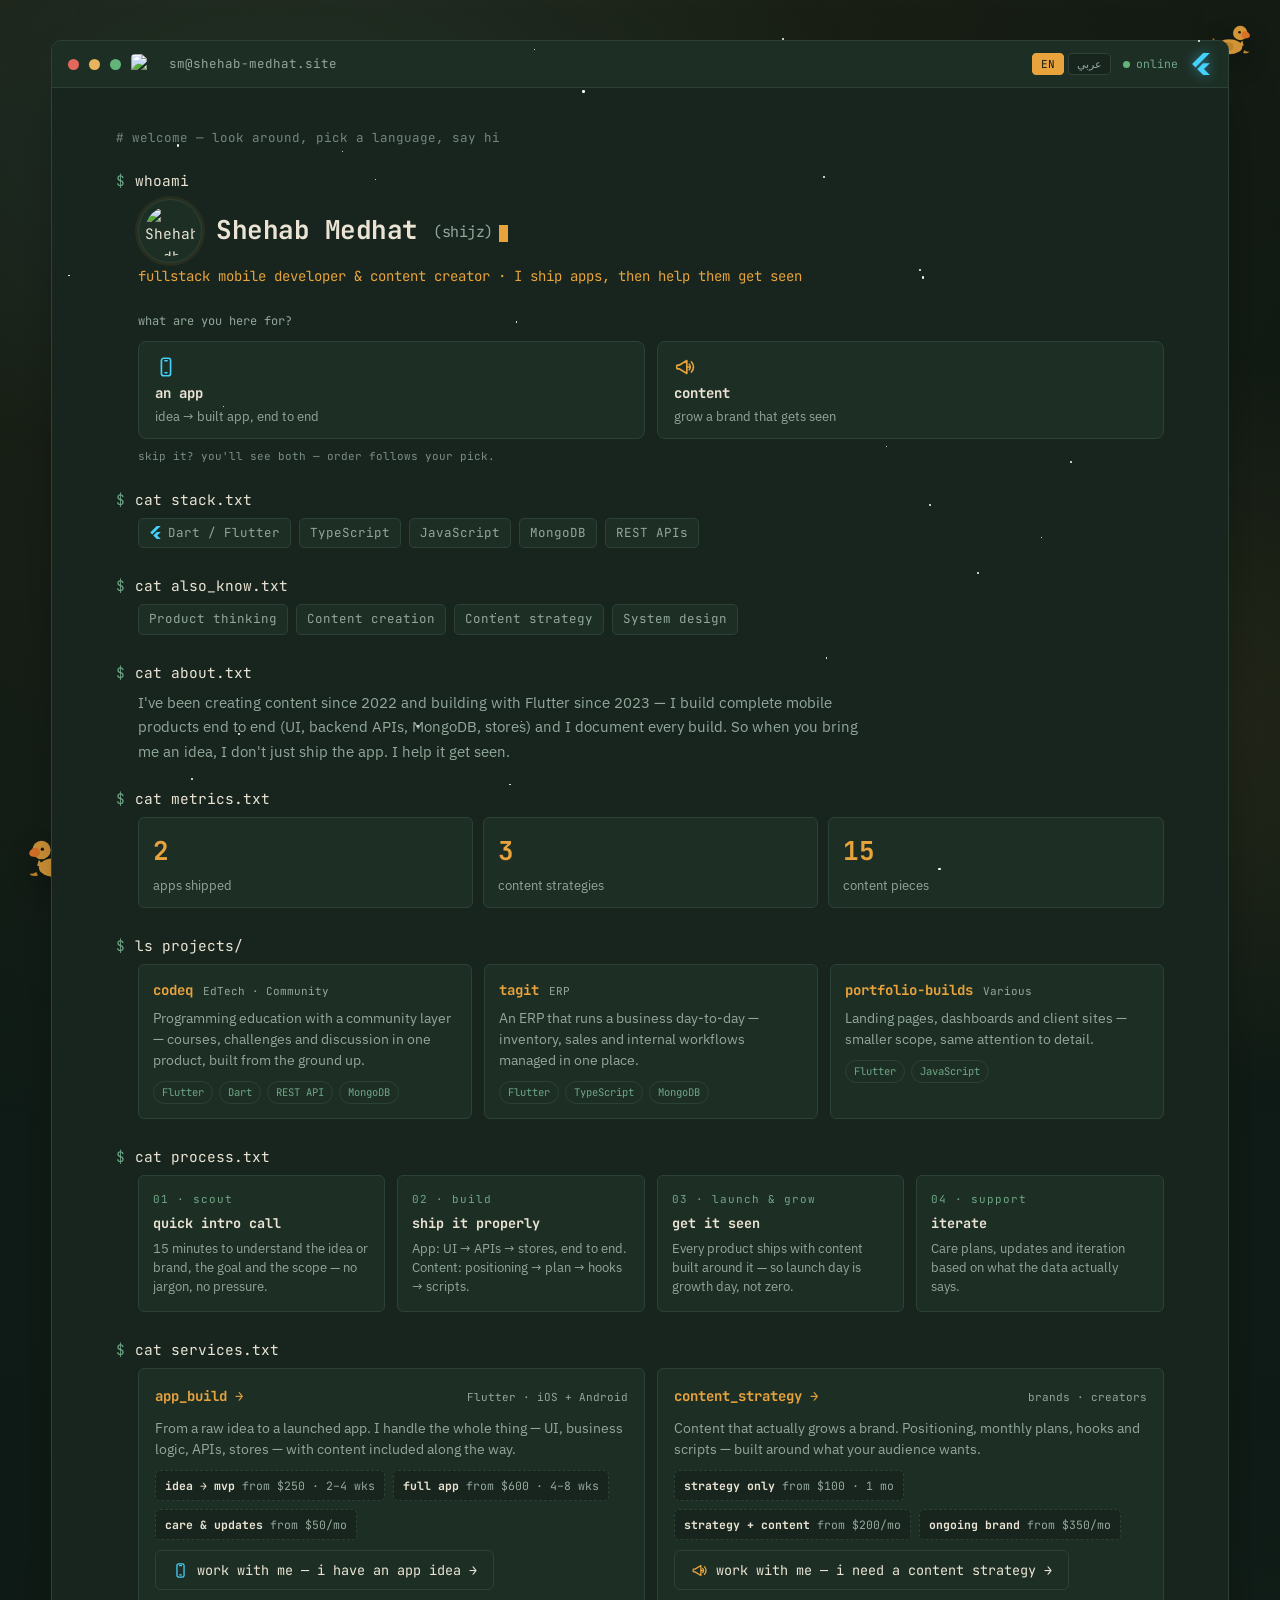
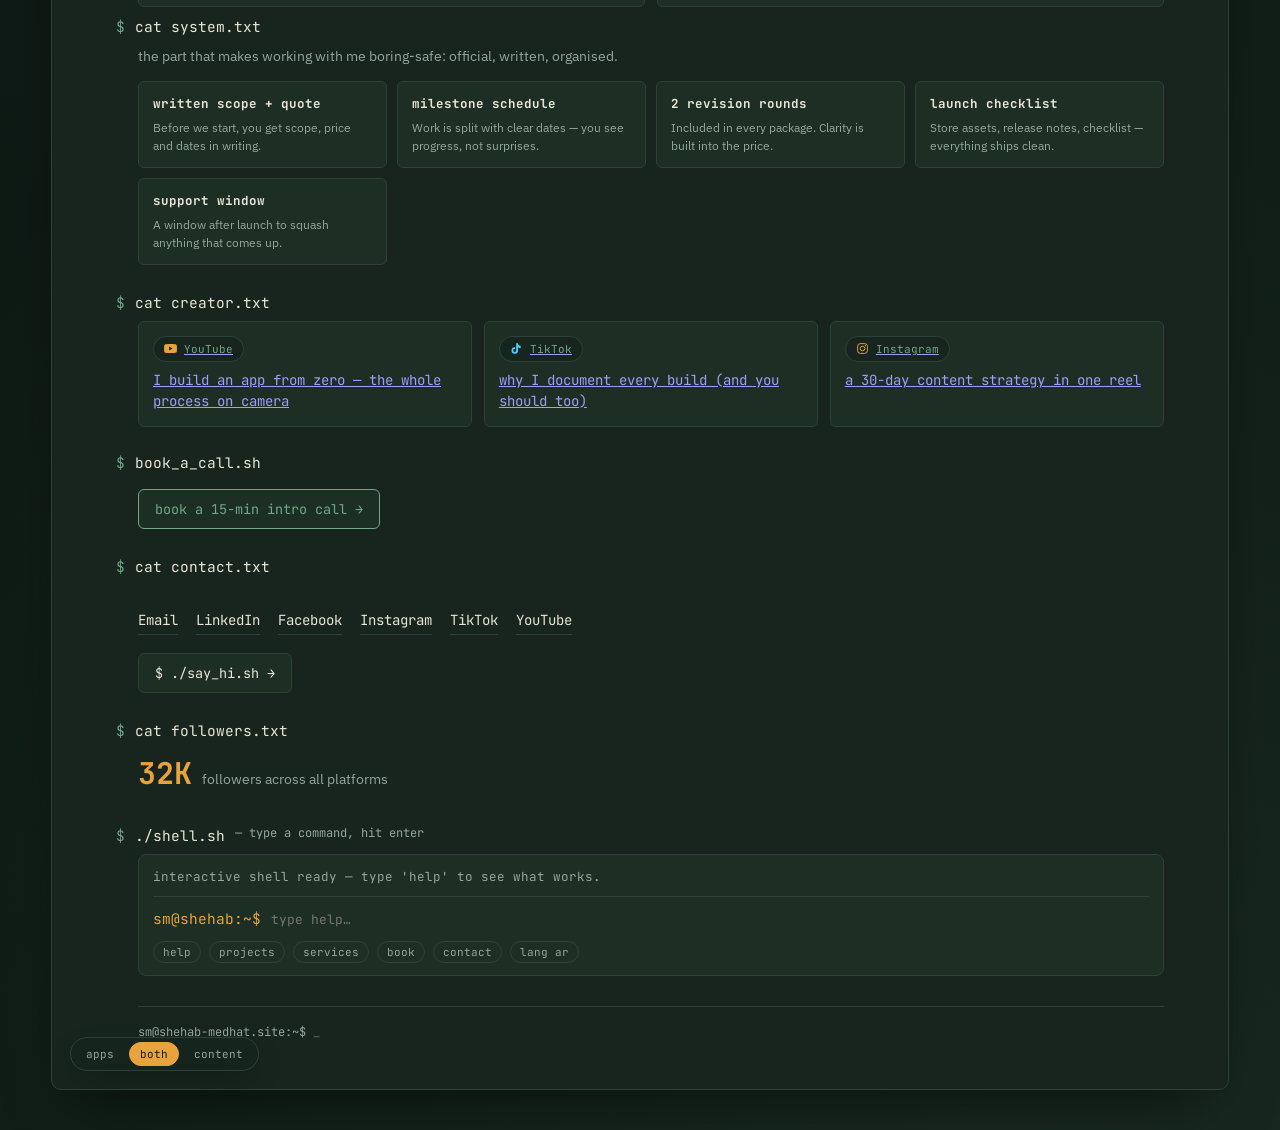
==== commit 9ec8ad5d: "Add interactive terminal shell: help, projects, services, process, system, creator, contact, book, l" ====
--- a/index.html
+++ b/index.html
@@ -1085,6 +1085,79 @@
     color: var(--text-muted);
     line-height: 1.5;
   }
+  .term-shell{
+    margin: 6px 0 10px 22px;
+    border: 1px solid var(--border);
+    background: var(--surface-2);
+    border-radius: 8px;
+    padding: 12px 14px;
+    font-family: 'JetBrains Mono', monospace;
+    transition: border-color .2s;
+  }
+  .term-tag{ color: var(--text-muted); font-size: 12px; }
+  .term-shell:focus-within{ border-color: var(--accent-soft); }
+  .term-log{
+    display: flex;
+    flex-direction: column;
+    gap: 3px;
+    max-height: 280px;
+    overflow-y: auto;
+    scrollbar-width: thin;
+  }
+  .term-log .tline{
+    font-size: 12.5px;
+    line-height: 1.55;
+    color: var(--text-muted);
+    white-space: pre-wrap;
+    word-break: break-word;
+  }
+  .term-log .tline.term-you{ color: var(--text); }
+  .term-log .tline .tprompt{ color: var(--accent-soft); margin-right: 6px; }
+  .term-log .tline.ok{ color: var(--accent); }
+  .term-log .tline.err{ color: #e08a8a; }
+  .term-inputrow{
+    display: flex;
+    align-items: center;
+    gap: 8px;
+    margin-top: 10px;
+    border-top: 1px solid var(--border);
+    padding-top: 10px;
+  }
+  .term-inputrow .prompt{ color: var(--accent); flex-shrink: 0; }
+  .term-inputrow input{
+    flex: 1;
+    min-width: 0;
+    background: transparent;
+    border: 0;
+    outline: 0;
+    color: var(--text);
+    font-family: 'JetBrains Mono', monospace;
+    font-size: 13px;
+    caret-color: var(--accent);
+  }
+  html[lang="ar"] .term-inputrow input{ font-family: 'JetBrains Mono', monospace; }
+  .term-examples{
+    display: flex;
+    gap: 8px;
+    flex-wrap: wrap;
+    margin-top: 10px;
+  }
+  .term-chip{
+    background: transparent;
+    border: 1px solid var(--border);
+    color: var(--text-muted);
+    font-family: 'JetBrains Mono', monospace;
+    font-size: 11px;
+    padding: 3px 9px;
+    border-radius: 20px;
+    cursor: pointer;
+    transition: color .15s, border-color .15s;
+  }
+  .term-chip:hover{ color: var(--accent); border-color: var(--accent); }
+  html[dir="rtl"] .term-shell{ margin-left: 0; margin-right: 22px; }
+  html[dir="rtl"] .term-log .tline .tprompt{ margin-right: 0; margin-left: 6px; }
+  html[dir="rtl"] .term-inputrow{ flex-direction: row-reverse; }
+  html[dir="rtl"] .term-log .tline, html[dir="rtl"] .term-chip{ unicode-bidi: plaintext; text-align: right; }
   html[dir="rtl"] .content{ text-align: right; }
   html[dir="rtl"] .line, html[dir="rtl"] .prompt, html[dir="rtl"] .cmd{ unicode-bidi: plaintext; }
   html[dir="rtl"] .out, html[dir="rtl"] .brand, html[dir="rtl"] .role,
@@ -1114,12 +1187,13 @@
     .content{ padding: 26px 20px 30px; }
     h1{ font-size: 21px; }
     .brand, .out, .role, .tags, .links, .footer, .projects, .cta-row, .services,
-    .process, .numbers, .content-grid, .meeting-row, .path-choose, .system, .sys-intro{ margin-left: 0; }
+    .process, .numbers, .content-grid, .meeting-row, .path-choose, .system, .sys-intro, .term-shell{ margin-left: 0; }
     html[dir="rtl"] .brand, html[dir="rtl"] .out, html[dir="rtl"] .role, html[dir="rtl"] .tags,
     html[dir="rtl"] .links, html[dir="rtl"] .footer, html[dir="rtl"] .projects,
     html[dir="rtl"] .cta-row, html[dir="rtl"] .services, html[dir="rtl"] .process,
     html[dir="rtl"] .numbers, html[dir="rtl"] .content-grid, html[dir="rtl"] .meeting-row,
-    html[dir="rtl"] .path-choose, html[dir="rtl"] .system, html[dir="rtl"] .sys-intro{
+    html[dir="rtl"] .path-choose, html[dir="rtl"] .system, html[dir="rtl"] .sys-intro,
+    html[dir="rtl"] .term-shell{
       margin-right: 0;
     }
     .service-cta{ width: 100%; justify-content: center; }
@@ -1291,6 +1365,16 @@
     <div class="followers reveal">
       <span class="followers-count" id="followersCount">0</span>
       <span class="followers-label" data-i18n="followersLabel">followers across all platforms</span>
+    </div>
+
+    <div class="line" style="margin-top:26px;"><span class="prompt">$</span><span class="cmd">./shell.sh</span> <span class="term-tag" data-i18n="shellHint">— type a command, hit enter</span></div>
+    <div class="term-shell reveal" id="termShell">
+      <div class="term-log" id="termLog" aria-live="polite" aria-label="Terminal output"></div>
+      <div class="term-inputrow">
+        <span class="prompt">sm@shehab:~$</span>
+        <input type="text" id="termInput" autocomplete="off" autocapitalize="off" spellcheck="false" data-i18n-placeholder="termPlaceholder" aria-label="Terminal command">
+      </div>
+      <div class="term-examples" id="termExamples"></div>
     </div>
 
     <div class="footer">sm@shehab-medhat.site:~$ <span style="opacity:.6">_</span></div>
@@ -1597,7 +1681,36 @@
       subjectHi: "[Portfolio] Message from ",
       subjectApp: "[Portfolio] App idea from ",
       subjectContent: "[Portfolio] Content strategy from ",
-      subjectMeeting: "[Portfolio] Meeting request from "
+      subjectMeeting: "[Portfolio] Meeting request from ",
+      shellHint: "— type a command, hit enter",
+      termPlaceholder: "type help…",
+      termWelcome: "interactive shell ready — type 'help' to see what works.",
+      termUnknown: "command not found",
+      termTryHelp: "type 'help' for the list.",
+      termHelpTitle: "available commands",
+      termOpenedForm: "opening…",
+      termWhoami: "shehab medhat (shijz) — flutter fullstack dev & content creator",
+      termFileMissing: "cat: no such file",
+      termFiles: "about.txt   contact.txt   creator.txt   process.txt   projects/   services.txt   system.txt",
+      termSudo: "nice try — this shell is read-only.",
+      termDuck: "quack. (a duck waddled across the screen)",
+      termLangUsage: "usage: lang ar | lang en",
+      termHelp: [
+        ["help", "this list"],
+        ["about", "quick intro"],
+        ["projects", "things i've built"],
+        ["services", "packages & prices"],
+        ["process", "how i work"],
+        ["system", "how we keep it clean"],
+        ["creator", "content i make"],
+        ["contact", "how to reach me"],
+        ["book", "book a 15-min call"],
+        ["lang", "lang ar | lang en"],
+        ["whoami", "who is this"],
+        ["ls", "list files"],
+        ["cat", "cat about.txt"],
+        ["clear", "clear the screen"]
+      ]
     },
     ar: {
       title: "شهاب مدحت — مطوّر فلاتر وصانع محتوى",
@@ -1737,7 +1850,36 @@
       subjectHi: "[Portfolio] رسالة من ",
       subjectApp: "[Portfolio] فكرة تطبيق من ",
       subjectContent: "[Portfolio] استراتيجية محتوى من ",
-      subjectMeeting: "[Portfolio] طلب مكالمة من "
+      subjectMeeting: "[Portfolio] طلب مكالمة من ",
+      shellHint: "— اكتب أمر واضغط Enter",
+      termPlaceholder: "اكتب help…",
+      termWelcome: "الطرفية التفاعلية جاهزة — اكتب 'help' تشوف المتاح.",
+      termUnknown: "الأمر غير معروف",
+      termTryHelp: "اكتب 'help' تشوف القائمة.",
+      termHelpTitle: "الأوامر المتاحة",
+      termOpenedForm: "بيتم الفتح…",
+      termWhoami: "شهاب مدحت (shijz) — مطوّر فلاتر فول ستاك وصانع محتوى",
+      termFileMissing: "cat: مفيش ملف بالاسم ده",
+      termFiles: "about.txt   contact.txt   creator.txt   process.txt   projects/   services.txt   system.txt",
+      termSudo: "محاولة حلوة — الطرفية دي للقراءة بس.",
+      termDuck: "كويك. (بطة عدّت على الشاشة)",
+      termLangUsage: "الاستخدام: lang ar | lang en",
+      termHelp: [
+        ["help", "القائمة دي"],
+        ["about", "نبذة سريعة"],
+        ["projects", "اللي بنيته"],
+        ["services", "الباقات والأسعار"],
+        ["process", "طريقة شغلي"],
+        ["system", "إزاي بنظبط الشغل"],
+        ["creator", "المحتوى اللي بعمله"],
+        ["contact", "إزاي توصلني"],
+        ["book", "احجز مكالمة ١٥ دقيقة"],
+        ["lang", "lang ar | lang en"],
+        ["whoami", "مين ده"],
+        ["ls", "اسرد الملفات"],
+        ["cat", "cat about.txt"],
+        ["clear", "امسح الشاشة"]
+      ]
     }
   };
 
@@ -1859,6 +2001,7 @@
     applyPersona();
     renderCreator();
     buildTimes();
+    if(typeof termLocalize === "function") termLocalize();
   }
 
   document.querySelectorAll(".lang-btn").forEach(b => {
@@ -2107,10 +2250,136 @@
     }
   });
 
+  // ----- interactive shell -----
+  const termShell = document.getElementById("termShell");
+  const termLog = document.getElementById("termLog");
+  const termInput = document.getElementById("termInput");
+  const termExamples = document.getElementById("termExamples");
+  const termHistory = [];
+  let termHIndex = 0;
+
+  function termPrint(text, cls){
+    if(!termLog) return;
+    const d = document.createElement("div");
+    d.className = "tline" + (cls ? " " + cls : "");
+    d.textContent = text;
+    termLog.appendChild(d);
+    termLog.scrollTop = termLog.scrollHeight;
+  }
+  function termEcho(cmd){
+    if(!termLog) return;
+    const d = document.createElement("div");
+    d.className = "tline term-you";
+    const p = document.createElement("span");
+    p.className = "tprompt";
+    p.textContent = "sm@shehab:~$";
+    d.appendChild(p);
+    d.appendChild(document.createTextNode(cmd));
+    termLog.appendChild(d);
+    termLog.scrollTop = termLog.scrollHeight;
+  }
+  function termPrintPkgs(list, title){
+    termPrint(title, "ok");
+    list.slice(0, 3).forEach(x => termPrint("  • " + x.v + (x.p ? "  —  " + x.p : "")));
+  }
+  const termFiles = {
+    "about.txt": () => termPrint(t.about),
+    "process.txt": () => t.process.forEach(s => { termPrint(s.num + " · " + s.title, "ok"); termPrint("  " + s.desc); }),
+    "services.txt": () => { termPrintPkgs(t.pkgApp, t.serviceAppName); termPrintPkgs(t.pkgContent, t.serviceContentName); },
+    "system.txt": () => t.sysPledges.forEach(p => { termPrint("• " + p.t, "ok"); termPrint("  " + p.d); }),
+    "creator.txt": () => t.creator.forEach(c => termPrint("• " + c.platform + " — " + c.title)),
+    "contact.txt": () => { termPrint(CONTACT.email, "ok"); termPrint("whatsapp: +" + CONTACT.whatsapp); }
+  };
+  function termHelpLines(){
+    termPrint(t.termHelpTitle, "ok");
+    t.termHelp.forEach(pair => termPrint("  " + (pair[0] + "          ").slice(0, 11) + pair[1]));
+  }
+  const termCommands = {
+    help: termHelpLines,
+    about: () => termPrint(t.about),
+    projects: () => t.projects.forEach(p => { termPrint(p.name + " — " + p.tag, "ok"); termPrint("  " + p.desc); termPrint("  [" + p.tech.join(", ") + "]"); }),
+    project: () => termCommands.projects(),
+    services: termFiles["services.txt"],
+    pricing: termFiles["services.txt"],
+    process: termFiles["process.txt"],
+    system: termFiles["system.txt"],
+    creator: termFiles["creator.txt"],
+    contact: termFiles["contact.txt"],
+    book: () => { termPrint(t.termOpenedForm); openModal(mtModal); },
+    call: () => termCommands.book(),
+    hi: () => { termPrint(t.termOpenedForm); openModal(modal); },
+    say_hi: () => termCommands.hi(),
+    whoami: () => termPrint(t.termWhoami),
+    ls: () => termPrint(t.termFiles),
+    clear: () => { if(termLog) termLog.innerHTML = ""; },
+    sudo: () => termPrint(t.termSudo, "err"),
+    duck: () => termPrint(t.termDuck),
+    lang: arg => {
+      if(arg === "ar" || arg === "en"){ applyLang(arg); termPrint("lang → " + arg, "ok"); }
+      else termPrint(t.termLangUsage, "err");
+    },
+    cat: arg => {
+      const f = (arg || "").trim().replace(/\/+$/, "");
+      const key = f.endsWith(".txt") ? f : f + ".txt";
+      if(termFiles[key]) termFiles[key]();
+      else if(f === "projects") termCommands.projects();
+      else termPrint(t.termFileMissing + ": " + (arg || ""), "err");
+    }
+  };
+  function termRun(raw){
+    const line = raw.trim();
+    termEcho(raw);
+    if(!line) return;
+    termHistory.push(line);
+    termHIndex = termHistory.length;
+    const sp = line.indexOf(" ");
+    const cmd = (sp === -1 ? line : line.slice(0, sp)).toLowerCase();
+    const arg = sp === -1 ? "" : line.slice(sp + 1).trim();
+    const fn = termCommands[cmd];
+    if(fn) fn(arg);
+    else termPrint(t.termUnknown + ": " + cmd + ". " + t.termTryHelp, "err");
+  }
+  function termRenderExamples(){
+    if(!termExamples) return;
+    const alt = (lang === "ar") ? "en" : "ar";
+    const items = ["help", "projects", "services", "book", "contact", "lang " + alt];
+    termExamples.innerHTML = "";
+    items.forEach(x => {
+      const b = document.createElement("button");
+      b.type = "button";
+      b.className = "term-chip";
+      b.textContent = x;
+      b.addEventListener("click", () => { termRun(x); if(termInput) termInput.focus(); });
+      termExamples.appendChild(b);
+    });
+  }
+  function termLocalize(){
+    if(termInput) termInput.placeholder = t.termPlaceholder;
+    termRenderExamples();
+  }
+  if(termInput){
+    termInput.addEventListener("keydown", e => {
+      if(e.key === "Enter"){ const v = termInput.value; termInput.value = ""; termRun(v); }
+      else if(e.key === "ArrowUp"){
+        if(termHistory.length){ termHIndex = Math.max(0, termHIndex - 1); termInput.value = termHistory[termHIndex]; e.preventDefault(); }
+      } else if(e.key === "ArrowDown"){
+        termHIndex = Math.min(termHistory.length, termHIndex + 1);
+        termInput.value = termHistory[termHIndex] || "";
+        e.preventDefault();
+      }
+    });
+    if(termShell){
+      termShell.addEventListener("click", e => {
+        if(e.target === termShell || e.target === termLog) termInput.focus();
+      });
+    }
+  }
+
   // ----- init -----
   let saved = "en";
   try{ saved = localStorage.getItem("shehab_lang") || "en"; }catch(e){}
   applyLang(saved);
+  termPrint(t.termWelcome);
 </script>
 
 </body>
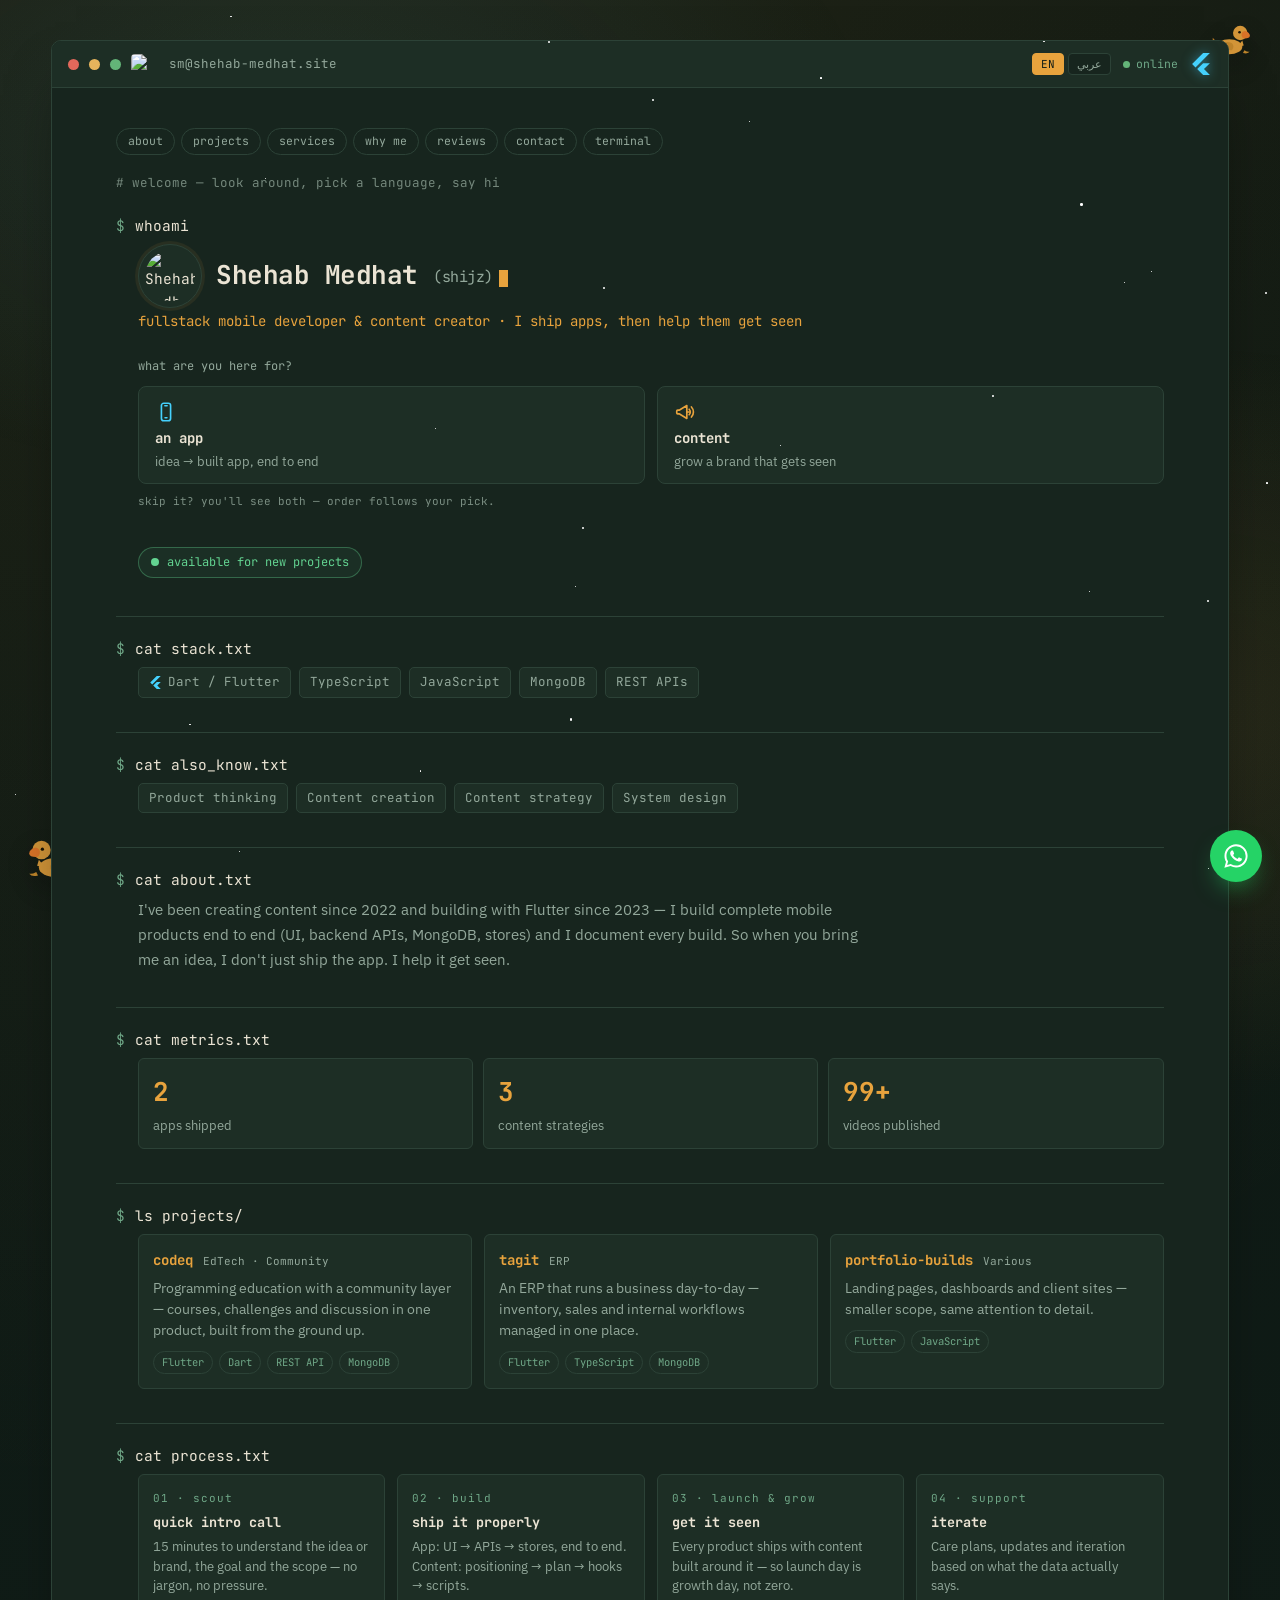
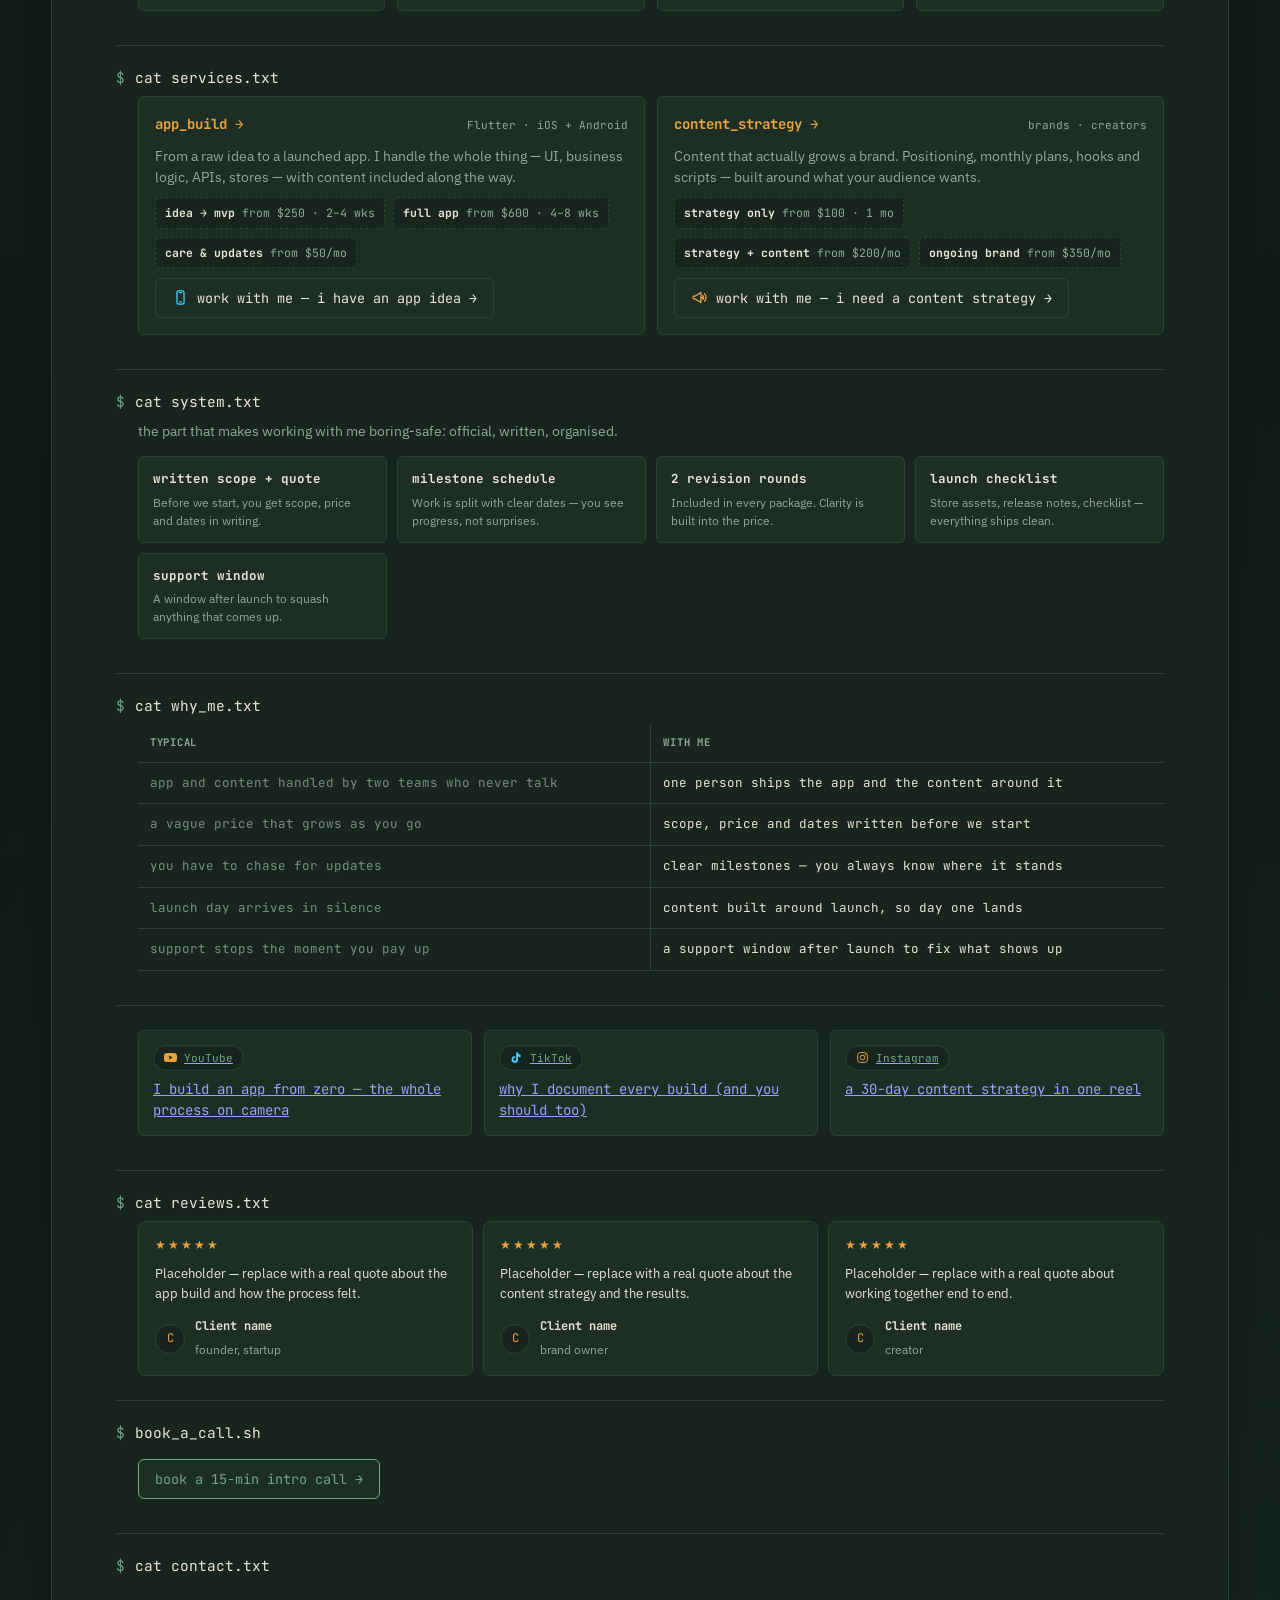
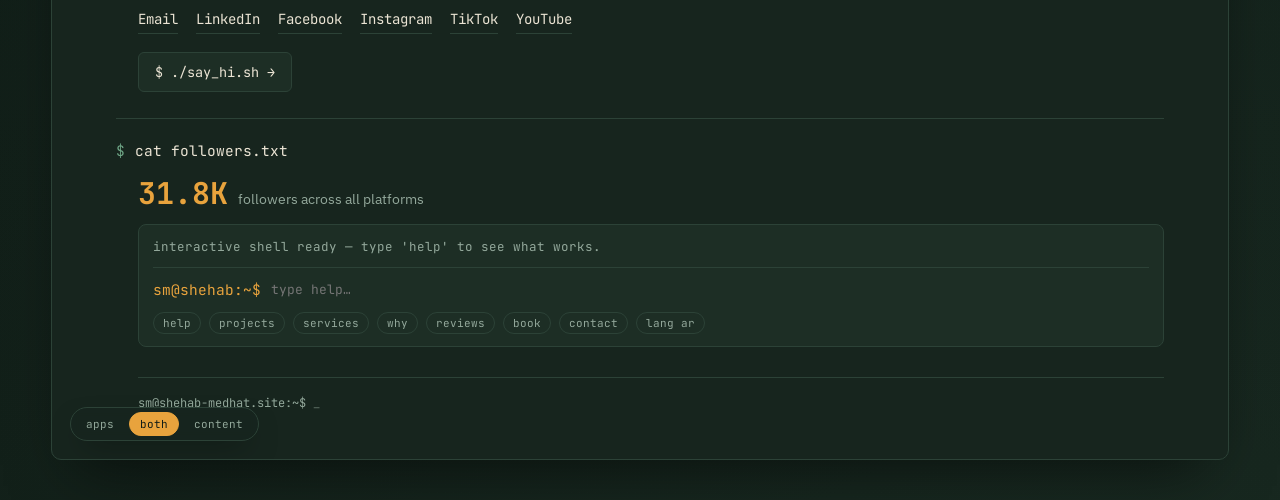
==== commit 87f1cdd8: "Add quick nav, availability badge, why-work-with-me table and reviews section; remove creator/shell " ====
--- a/index.html
+++ b/index.html
@@ -1085,6 +1085,158 @@
     color: var(--text-muted);
     line-height: 1.5;
   }
+  :root{
+    --sp-sm: 10px;
+    --sp-md: 16px;
+    --sp-lg: 24px;
+    --sp-xl: 34px;
+  }
+  .quicknav{
+    display: flex;
+    gap: 6px;
+    flex-wrap: wrap;
+    margin: 0 0 18px 0;
+  }
+  .quicknav a{
+    font-family: 'JetBrains Mono', monospace;
+    font-size: 11.5px;
+    color: var(--text-muted);
+    text-decoration: none;
+    border: 1px solid var(--border);
+    border-radius: 20px;
+    padding: 3px 11px;
+    transition: color .15s, border-color .15s, background .15s;
+  }
+  .quicknav a:hover{ color: var(--accent); border-color: var(--accent); background: rgba(232,163,61,.06); }
+  [id^="s-"], #termShell{ scroll-margin-top: 24px; }
+  .avail{
+    display: inline-flex;
+    align-items: center;
+    gap: 8px;
+    margin: 14px 0 4px 22px;
+    font-family: 'JetBrains Mono', monospace;
+    font-size: 12px;
+    color: #63d391;
+    border: 1px solid rgba(99,211,145,.35);
+    background: rgba(99,211,145,.06);
+    border-radius: 20px;
+    padding: 5px 12px;
+  }
+  .avail-dot{
+    width: 8px;
+    height: 8px;
+    border-radius: 50%;
+    background: #63d391;
+    animation: availPulse 2s ease-out infinite;
+  }
+  @keyframes availPulse{
+    0%{ box-shadow: 0 0 0 0 rgba(99,211,145,.55); }
+    70%{ box-shadow: 0 0 0 8px rgba(99,211,145,0); }
+    100%{ box-shadow: 0 0 0 0 rgba(99,211,145,0); }
+  }
+  .content .line{
+    margin-top: var(--sp-xl);
+    padding-top: 20px;
+    border-top: 1px solid var(--border);
+  }
+  .comment + .line{
+    margin-top: var(--sp-md);
+    padding-top: 0;
+    border-top: 0;
+  }
+  .sep{
+    height: 0;
+    margin: var(--sp-xl) 0 var(--sp-lg);
+    border-top: 1px solid var(--border);
+  }
+  .why{
+    width: calc(100% - 22px);
+    margin: 4px 0 0 22px;
+    border-collapse: collapse;
+    font-family: 'JetBrains Mono', monospace;
+    font-size: 12.5px;
+    table-layout: fixed;
+  }
+  .why th, .why td{
+    text-align: left;
+    padding: 10px 12px;
+    border-bottom: 1px solid var(--border);
+    vertical-align: top;
+    word-break: break-word;
+  }
+  .why th{
+    font-size: 10.5px;
+    letter-spacing: .07em;
+    text-transform: uppercase;
+    color: var(--text-muted);
+  }
+  .why td:first-child{ color: var(--text-muted); opacity: .8; }
+  .why td:last-child{ color: var(--text); }
+  .why th:last-child, .why td:last-child{ border-left: 1px solid var(--border); }
+  .reviews{
+    display: grid;
+    grid-template-columns: repeat(auto-fit, minmax(230px, 1fr));
+    gap: 10px;
+    margin: 4px 0 0 22px;
+  }
+  .review{
+    border: 1px solid var(--border);
+    background: var(--surface-2);
+    border-radius: 8px;
+    padding: 14px 16px;
+    transition: border-color .2s, transform .2s;
+  }
+  .review:hover{ border-color: var(--accent-soft); transform: translateY(-3px); }
+  .review-stars{ color: var(--accent); font-size: 12px; letter-spacing: 2px; margin-bottom: 8px; }
+  .review-text{
+    font-family: 'IBM Plex Sans', sans-serif;
+    font-size: 13px;
+    line-height: 1.6;
+    color: var(--text);
+    margin: 0 0 12px;
+  }
+  .review-meta{ display: flex; align-items: center; gap: 10px; }
+  .review-avatar{
+    width: 30px;
+    height: 30px;
+    border-radius: 50%;
+    display: flex;
+    align-items: center;
+    justify-content: center;
+    background: var(--surface);
+    border: 1px solid var(--border);
+    font-family: 'JetBrains Mono', monospace;
+    font-size: 12px;
+    color: var(--accent);
+    flex-shrink: 0;
+  }
+  .review-who b{ display: block; font-family: 'JetBrains Mono', monospace; font-size: 12px; color: var(--text); }
+  .review-who span{ font-family: 'IBM Plex Sans', sans-serif; font-size: 11.5px; color: var(--text-muted); }
+  .wa-float{
+    position: fixed;
+    right: 18px;
+    bottom: 18px;
+    z-index: 12;
+    width: 52px;
+    height: 52px;
+    border-radius: 50%;
+    background: #25D366;
+    color: #fff;
+    display: flex;
+    align-items: center;
+    justify-content: center;
+    box-shadow: 0 12px 26px -10px rgba(37,211,102,.7);
+    transition: transform .2s, box-shadow .2s;
+  }
+  .wa-float svg{ width: 28px; height: 28px; }
+  .wa-float:hover{ transform: translateY(-3px) scale(1.04); box-shadow: 0 16px 30px -10px rgba(37,211,102,.85); }
+  html[dir="rtl"] .avail, html[dir="rtl"] .why, html[dir="rtl"] .reviews{ margin-left: 0; margin-right: 22px; }
+  html[dir="rtl"] .why th, html[dir="rtl"] .why td{ text-align: right; }
+  html[dir="rtl"] .why th:last-child, html[dir="rtl"] .why td:last-child{ border-left: 0; border-right: 1px solid var(--border); }
+  html[dir="rtl"] .wa-float{ right: auto; left: 18px; }
+  @media (prefers-reduced-motion: reduce){
+    .avail-dot{ animation: none; }
+  }
   .term-shell{
     margin: 6px 0 10px 22px;
     border: 1px solid var(--border);
@@ -1187,15 +1339,17 @@
     .content{ padding: 26px 20px 30px; }
     h1{ font-size: 21px; }
     .brand, .out, .role, .tags, .links, .footer, .projects, .cta-row, .services,
-    .process, .numbers, .content-grid, .meeting-row, .path-choose, .system, .sys-intro, .term-shell{ margin-left: 0; }
+    .process, .numbers, .content-grid, .meeting-row, .path-choose, .system, .sys-intro, .term-shell,
+    .why, .reviews, .avail{ margin-left: 0; }
     html[dir="rtl"] .brand, html[dir="rtl"] .out, html[dir="rtl"] .role, html[dir="rtl"] .tags,
     html[dir="rtl"] .links, html[dir="rtl"] .footer, html[dir="rtl"] .projects,
     html[dir="rtl"] .cta-row, html[dir="rtl"] .services, html[dir="rtl"] .process,
     html[dir="rtl"] .numbers, html[dir="rtl"] .content-grid, html[dir="rtl"] .meeting-row,
     html[dir="rtl"] .path-choose, html[dir="rtl"] .system, html[dir="rtl"] .sys-intro,
-    html[dir="rtl"] .term-shell{
+    html[dir="rtl"] .term-shell, html[dir="rtl"] .why, html[dir="rtl"] .reviews, html[dir="rtl"] .avail{
       margin-right: 0;
     }
+    .why{ width: 100%; }
     .service-cta{ width: 100%; justify-content: center; }
     .path-opt{ min-width: 100%; }
     .avatar{ width: 54px; height: 54px; }
@@ -1263,6 +1417,16 @@
   </div>
 
   <div class="content">
+    <nav class="quicknav" id="quicknav" aria-label="Sections">
+      <a href="#s-about" data-i18n="navAbout">about</a>
+      <a href="#s-projects" data-i18n="navProjects">projects</a>
+      <a href="#s-services" data-i18n="navServices">services</a>
+      <a href="#s-why" data-i18n="navWhy">why me</a>
+      <a href="#s-reviews" data-i18n="navReviews">reviews</a>
+      <a href="#s-contact" data-i18n="navContact">contact</a>
+      <a href="#termShell" data-i18n="navTerminal">terminal</a>
+    </nav>
+
     <p class="comment" data-i18n="comment"># welcome — look around, pick a language, say hi</p>
 
     <div class="line"><span class="prompt">$</span><span class="cmd">whoami</span></div>
@@ -1289,6 +1453,11 @@
       <span class="path-note" data-i18n="pathBoth">skip it? you'll see both — order follows your pick.</span>
     </div>
 
+    <div class="avail reveal">
+      <span class="avail-dot"></span>
+      <span data-i18n="avail">available for new projects</span>
+    </div>
+
     <div class="line"><span class="prompt">$</span><span class="cmd">cat stack.txt</span></div>
     <h2 class="sr-only" data-i18n="srStack">Technical skills</h2>
     <div class="tags">
@@ -1311,7 +1480,7 @@
       <span class="tag">System design</span>
     </div>
 
-    <div class="line"><span class="prompt">$</span><span class="cmd">cat about.txt</span></div>
+    <div class="line" id="s-about"><span class="prompt">$</span><span class="cmd">cat about.txt</span></div>
     <h2 class="sr-only" data-i18n="srAbout">About</h2>
     <p class="out" data-i18n="about">I've been building with Flutter since 2023 — I build complete mobile products end to end (UI, backend APIs, MongoDB, stores) and I'm also a content creator who documents every build. So when you bring me an idea, I don't just ship the app. I help it get seen.</p>
 
@@ -1319,7 +1488,7 @@
     <h2 class="sr-only" data-i18n="srStats">Metrics</h2>
     <div class="numbers reveal" id="numbersRow"></div>
 
-    <div class="line"><span class="prompt">$</span><span class="cmd" data-i18n="projectsCmd">ls projects/</span></div>
+    <div class="line" id="s-projects"><span class="prompt">$</span><span class="cmd" data-i18n="projectsCmd">ls projects/</span></div>
     <h2 class="sr-only" data-i18n="srProjects">Projects</h2>
     <div class="projects reveal" id="projectsRow"></div>
 
@@ -1327,7 +1496,7 @@
     <h2 class="sr-only" data-i18n="srProcess">How I work</h2>
     <div class="process reveal" id="processRow"></div>
 
-    <div class="line"><span class="prompt">$</span><span class="cmd">cat services.txt</span></div>
+    <div class="line" id="s-services"><span class="prompt">$</span><span class="cmd">cat services.txt</span></div>
     <h2 class="sr-only" data-i18n="srServices">Services and packages</h2>
     <div class="services reveal" id="servicesRow"></div>
 
@@ -1336,16 +1505,26 @@
     <p class="sys-intro reveal" data-i18n="sysIntro">the part that makes working with me boring-safe</p>
     <div class="system reveal" id="systemRow"></div>
 
-    <div class="line"><span class="prompt">$</span><span class="cmd">cat creator.txt</span></div>
-    <h2 class="sr-only" data-i18n="srCreator">As a creator</h2>
+    <div class="line" id="s-why"><span class="prompt">$</span><span class="cmd">cat why_me.txt</span></div>
+    <h2 class="sr-only" data-i18n="srWhy">Why work with me</h2>
+    <table class="why reveal">
+      <thead><tr><th data-i18n="whyThem">typical</th><th data-i18n="whyMe">with me</th></tr></thead>
+      <tbody id="whyBody"></tbody>
+    </table>
+
+    <div class="sep" id="s-creator"></div>
     <div class="content-grid reveal" id="creatorRow"></div>
+
+    <div class="line" id="s-reviews"><span class="prompt">$</span><span class="cmd">cat reviews.txt</span></div>
+    <h2 class="sr-only" data-i18n="srReviews">Reviews</h2>
+    <div class="reviews reveal" id="reviewsRow"></div>
 
     <div class="line" style="margin-top:24px;"><span class="prompt">$</span><span class="cmd">book_a_call.sh</span></div>
     <div class="meeting-row reveal">
       <button type="button" class="cta cta--whatsapp" id="meetingBtn">book a 15-min intro call →</button>
     </div>
 
-    <div class="line"><span class="prompt">$</span><span class="cmd">cat contact.txt</span></div>
+    <div class="line" id="s-contact"><span class="prompt">$</span><span class="cmd">cat contact.txt</span></div>
     <h2 class="sr-only" data-i18n="srContact">Contact</h2>
     <div class="links reveal">
       <a href="mailto:sm@shehab-medhat.site">Email</a>
@@ -1367,7 +1546,6 @@
       <span class="followers-label" data-i18n="followersLabel">followers across all platforms</span>
     </div>
 
-    <div class="line" style="margin-top:26px;"><span class="prompt">$</span><span class="cmd">./shell.sh</span> <span class="term-tag" data-i18n="shellHint">— type a command, hit enter</span></div>
     <div class="term-shell reveal" id="termShell">
       <div class="term-log" id="termLog" aria-live="polite" aria-label="Terminal output"></div>
       <div class="term-inputrow">
@@ -1386,6 +1564,10 @@
     </div>
   </div>
 </main>
+
+<a class="wa-float" href="https://wa.me/201032696923" target="_blank" rel="noopener" aria-label="Chat on WhatsApp">
+  <svg viewBox="0 0 24 24" aria-hidden="true"><path fill="currentColor" d="M19.05 4.91A9.82 9.82 0 0 0 12.04 2c-5.46 0-9.91 4.45-9.91 9.91 0 1.75.46 3.45 1.32 4.95L2.05 22l5.25-1.38a9.9 9.9 0 0 0 4.74 1.21h.004c5.46 0 9.91-4.45 9.91-9.91 0-2.65-1.03-5.14-2.9-7.01zM12.04 20.15h-.004a8.23 8.23 0 0 1-4.19-1.15l-.3-.18-3.12.82.83-3.04-.2-.31a8.23 8.23 0 0 1-1.26-4.38c0-4.54 3.7-8.24 8.25-8.24a8.2 8.2 0 0 1 5.83 2.42 8.19 8.19 0 0 1 2.41 5.83c0 4.54-3.7 8.23-8.24 8.23zm4.52-6.16c-.25-.12-1.47-.72-1.69-.81-.23-.08-.39-.12-.56.12-.16.25-.64.81-.79.97-.14.16-.29.18-.54.06-.25-.12-1.05-.39-1.99-1.23-.74-.66-1.23-1.47-1.38-1.72-.14-.25-.02-.38.11-.51.11-.11.25-.29.37-.43.13-.14.17-.25.25-.41.08-.16.04-.31-.02-.43-.06-.12-.56-1.34-.76-1.84-.2-.48-.4-.42-.56-.43-.14-.01-.31-.01-.48-.01s-.43.06-.66.31c-.23.25-.86.85-.86 2.07 0 1.22.89 2.4 1.01 2.56.12.16 1.75 2.67 4.23 3.74.59.26 1.05.41 1.41.52.59.19 1.13.16 1.56.1.48-.07 1.47-.6 1.68-1.18.21-.58.21-1.07.14-1.18z"/></svg>
+</a>
 
 <div class="modal" id="contactModal" hidden>
   <div class="modal-backdrop" data-close></div>
@@ -1512,7 +1694,7 @@
     followers: 32000,   // fallback until /api/followers is live
     apps: 2,            // apps shipped
     strategies: 3,      // content strategies delivered
-    videos: 15          // content pieces produced
+    videos: 99          // content pieces produced
   };
   const MT_TIMES = ["10:00", "11:00", "12:00", "14:00", "16:00", "18:00"];
   const CONTACT = {
@@ -1577,6 +1759,30 @@
         { t: "launch checklist", d: "Store assets, release notes, checklist — everything ships clean." },
         { t: "support window", d: "A window after launch to squash anything that comes up." }
       ],
+      avail: "available for new projects",
+      navAbout: "about",
+      navProjects: "projects",
+      navServices: "services",
+      navWhy: "why me",
+      navReviews: "reviews",
+      navContact: "contact",
+      navTerminal: "terminal",
+      srWhy: "Why work with me",
+      whyThem: "typical",
+      whyMe: "with me",
+      why: [
+        { them: "app and content handled by two teams who never talk", me: "one person ships the app and the content around it" },
+        { them: "a vague price that grows as you go", me: "scope, price and dates written before we start" },
+        { them: "you have to chase for updates", me: "clear milestones — you always know where it stands" },
+        { them: "launch day arrives in silence", me: "content built around launch, so day one lands" },
+        { them: "support stops the moment you pay up", me: "a support window after launch to fix what shows up" }
+      ],
+      srReviews: "Reviews",
+      reviews: [
+        { stars: "★★★★★", text: "Placeholder — replace with a real quote about the app build and how the process felt.", name: "Client name", role: "founder, startup" },
+        { stars: "★★★★★", text: "Placeholder — replace with a real quote about the content strategy and the results.", name: "Client name", role: "brand owner" },
+        { stars: "★★★★★", text: "Placeholder — replace with a real quote about working together end to end.", name: "Client name", role: "creator" }
+      ],
       metaDesc: "Shehab Medhat (shijz) — Flutter fullstack mobile developer & content creator. Builds mobile apps end to end and creates content strategies that grow brands. Flutter, Dart, TypeScript, MongoDB.",
       about: "I've been creating content since 2022 and building with Flutter since 2023 — I build complete mobile products end to end (UI, backend APIs, MongoDB, stores) and I document every build. So when you bring me an idea, I don't just ship the app. I help it get seen.",
       projectsCmd: "ls projects/",
@@ -1584,7 +1790,7 @@
       numbers: [
         { n: "2", l: "apps shipped" },
         { n: "3", l: "content strategies" },
-        { n: "15", l: "content pieces" }
+        { n: "99+", l: "videos published" }
       ],
       projects: [
         { name: "codeq", tag: "EdTech · Community", desc: "Programming education with a community layer — courses, challenges and discussion in one product, built from the ground up.", tech: ["Flutter", "Dart", "REST API", "MongoDB"] },
@@ -1617,7 +1823,7 @@
         { v: "ongoing brand", p: "from $350/mo", blurb: "a monthly content engine that grows your brand" },
         { v: "not sure — help me pick", p: "", blurb: "we'll figure it out together on a quick call" }
       ],
-      creatorIntro: "I'm also the creator behind every build — documenting the process, shipping the story with the product.",
+      creatorIntro: "I'm also the creator behind every build — 99+ videos since 2022, documenting the process and shipping the story with the product.",
       creator: [
         { platform: "YouTube", title: "I build an app from zero — the whole process on camera" },
         { platform: "TikTok", title: "why I document every build (and you should too)" },
@@ -1691,7 +1897,7 @@
       termOpenedForm: "opening…",
       termWhoami: "shehab medhat (shijz) — flutter fullstack dev & content creator",
       termFileMissing: "cat: no such file",
-      termFiles: "about.txt   contact.txt   creator.txt   process.txt   projects/   services.txt   system.txt",
+      termFiles: "about.txt   contact.txt   creator.txt   process.txt   projects/   reviews.txt   services.txt   system.txt   why_me.txt",
       termSudo: "nice try — this shell is read-only.",
       termDuck: "quack. (a duck waddled across the screen)",
       termLangUsage: "usage: lang ar | lang en",
@@ -1702,6 +1908,8 @@
         ["services", "packages & prices"],
         ["process", "how i work"],
         ["system", "how we keep it clean"],
+        ["why", "why work with me"],
+        ["reviews", "what people say"],
         ["creator", "content i make"],
         ["contact", "how to reach me"],
         ["book", "book a 15-min call"],
@@ -1746,6 +1954,30 @@
         { t: "ليستة الإطلاق", d: "صور المتاجر، ملاحظات الإصدار، الليستة — كل حاجة طالعة نظيفة" },
         { t: "فترة دعم", d: "فترة بعد الإطلاق نصلّح فيها أي حاجة تظهر" }
       ],
+      avail: "متاح لمشاريع جديدة",
+      navAbout: "عني",
+      navProjects: "المشاريع",
+      navServices: "الخدمات",
+      navWhy: "ليه أنا",
+      navReviews: "آراء",
+      navContact: "تواصل",
+      navTerminal: "التيرمنال",
+      srWhy: "ليه تشتغل معايا",
+      whyThem: "العادي",
+      whyMe: "معايا",
+      why: [
+        { them: "التطبيق والمحتوى بيتعملوا من فريقين مش بيتكلموا", me: "شخص واحد بيعمل التطبيق والمحتوى اللي حواليه" },
+        { them: "سعر مبهم بيكبر وانت ماشي", me: "نطاق وسعر ومواعيد مكتوبة قبل ما نبدأ" },
+        { them: "بتجري وراهم على أي تحديث", me: "مراحل واضحة — دايمًا عارف انت واقف فين" },
+        { them: "يوم الإطلاق بيعدّي في السكوت", me: "المحتوى متبني حوالين الإطلاق، فأول يوم بيفرق" },
+        { them: "الدعم بيقف أول ما تدفع", me: "فترة دعم بعد الإطلاق نصلّح فيها أي حاجة تظهر" }
+      ],
+      srReviews: "الآراء",
+      reviews: [
+        { stars: "★★★★★", text: "مبدئي — استبدله برأي عميل حقيقي عن بناء التطبيق وتجربة الشغل.", name: "اسم العميل", role: "مؤسس شركة" },
+        { stars: "★★★★★", text: "مبدئي — استبدله برأي عميل حقيقي عن استراتيجية المحتوى والنتايج.", name: "اسم العميل", role: "صاحب براند" },
+        { stars: "★★★★★", text: "مبدئي — استبدله برأي عميل حقيقي عن الشغل من الأول لآخر.", name: "اسم العميل", role: "كريتور" }
+      ],
       metaDesc: "شهاب مدحت (shijz) — مطوّر فلاتر فول ستاك وصانع محتوى. ببني تطبيقات موبايل من الأول لآخر وبعمل استراتيجيات محتوى بتنمّي براندز. Flutter, Dart, TypeScript, MongoDB.",
       about: "بصنع محتوى من 2022 وبنبني بـ Flutter من 2023 — بعمل المنتج كامل من الأول لآخر (الواجهة، الـ APIs، MongoDB، والنشر)، وبوثّق كل مشروع. فلو جبّتلي فكرة، مش هعملها تطبيق بس — هساعدها تتشاف كمان.",
       projectsCmd: "ls projects/",
@@ -1753,7 +1985,7 @@
       numbers: [
         { n: "2", l: "تطبيقات أطلقتها" },
         { n: "3", l: "استراتيجيات محتوى" },
-        { n: "15", l: "قطعة محتوى" }
+        { n: "99+", l: "فيديو منشور" }
       ],
       projects: [
         { name: "codeq", tag: "تعليم · مجتمع", desc: "تعليم برمجة مع طبقة مجتمع — كورسات وتحديات ونقاش في منتج واحد، مبني من الصفر.", tech: ["Flutter", "Dart", "REST API", "MongoDB"] },
@@ -1786,7 +2018,7 @@
         { v: "براند مستمر", p: "من $350/شهر", blurb: "ماكينة محتوى شهرية بتنمّي براندك" },
         { v: "مش متأكد — ساعدني اختار", p: "", blurb: "هنحددها مبدئياً سوا في مكالمة سريعة" }
       ],
-      creatorIntro: "أنا كمان الكريتور اللي ورا كل منتج — بوثّق العملية وأنزّل القصة مع المنتج.",
+      creatorIntro: "أنا كمان الكريتور اللي ورا كل منتج — أكتر من ٩٩ فيديو من ٢٠٢٢، بوثّق العملية وأنزّل القصة مع المنتج.",
       creator: [
         { platform: "YouTube", title: "ببني تطبيق من الصفر — العملية كلها قدام الكاميرا" },
         { platform: "TikTok", title: "ليه بوثّق كل بيتا (وأنت كمان لازم)" },
@@ -1860,7 +2092,7 @@
       termOpenedForm: "بيتم الفتح…",
       termWhoami: "شهاب مدحت (shijz) — مطوّر فلاتر فول ستاك وصانع محتوى",
       termFileMissing: "cat: مفيش ملف بالاسم ده",
-      termFiles: "about.txt   contact.txt   creator.txt   process.txt   projects/   services.txt   system.txt",
+      termFiles: "about.txt   contact.txt   creator.txt   process.txt   projects/   reviews.txt   services.txt   system.txt   why_me.txt",
       termSudo: "محاولة حلوة — الطرفية دي للقراءة بس.",
       termDuck: "كويك. (بطة عدّت على الشاشة)",
       termLangUsage: "الاستخدام: lang ar | lang en",
@@ -1871,6 +2103,8 @@
         ["services", "الباقات والأسعار"],
         ["process", "طريقة شغلي"],
         ["system", "إزاي بنظبط الشغل"],
+        ["why", "ليه تشتغل معايا"],
+        ["reviews", "الناس بتقول إيه"],
         ["creator", "المحتوى اللي بعمله"],
         ["contact", "إزاي توصلني"],
         ["book", "احجز مكالمة ١٥ دقيقة"],
@@ -1963,6 +2197,25 @@
     ).join("");
   }
 
+  function renderWhy(){
+    document.getElementById("whyBody").innerHTML = t.why.map(r =>
+      "<tr><td>" + r.them + "</td><td>" + r.me + "</td></tr>"
+    ).join("");
+  }
+
+  function renderReviews(){
+    document.getElementById("reviewsRow").innerHTML = t.reviews.map(r =>
+      "<div class=\"review\">" +
+        "<div class=\"review-stars\">" + r.stars + "</div>" +
+        "<p class=\"review-text\">" + r.text + "</p>" +
+        "<div class=\"review-meta\">" +
+          "<span class=\"review-avatar\">" + r.name.charAt(0) + "</span>" +
+          "<span class=\"review-who\"><b>" + r.name + "</b><span>" + r.role + "</span></span>" +
+        "</div>" +
+      "</div>"
+    ).join("");
+  }
+
   let persona = "both";
   function applyPersona(){
     document.querySelectorAll("#servicesRow .service").forEach(c => {
@@ -1998,6 +2251,8 @@
     renderProcess();
     renderServices();
     renderSystem();
+    renderWhy();
+    renderReviews();
     applyPersona();
     renderCreator();
     buildTimes();
@@ -2288,6 +2543,8 @@
     "services.txt": () => { termPrintPkgs(t.pkgApp, t.serviceAppName); termPrintPkgs(t.pkgContent, t.serviceContentName); },
     "system.txt": () => t.sysPledges.forEach(p => { termPrint("• " + p.t, "ok"); termPrint("  " + p.d); }),
     "creator.txt": () => t.creator.forEach(c => termPrint("• " + c.platform + " — " + c.title)),
+    "why_me.txt": () => t.why.forEach(r => termPrint("• " + r.me, "ok")),
+    "reviews.txt": () => t.reviews.forEach(r => { termPrint("★ " + r.text); termPrint("  — " + r.name + ", " + r.role); }),
     "contact.txt": () => { termPrint(CONTACT.email, "ok"); termPrint("whatsapp: +" + CONTACT.whatsapp); }
   };
   function termHelpLines(){
@@ -2303,6 +2560,8 @@
     pricing: termFiles["services.txt"],
     process: termFiles["process.txt"],
     system: termFiles["system.txt"],
+    why: termFiles["why_me.txt"],
+    reviews: termFiles["reviews.txt"],
     creator: termFiles["creator.txt"],
     contact: termFiles["contact.txt"],
     book: () => { termPrint(t.termOpenedForm); openModal(mtModal); },
@@ -2323,6 +2582,7 @@
       const key = f.endsWith(".txt") ? f : f + ".txt";
       if(termFiles[key]) termFiles[key]();
       else if(f === "projects") termCommands.projects();
+      else if(f === "why") termFiles["why_me.txt"]();
       else termPrint(t.termFileMissing + ": " + (arg || ""), "err");
     }
   };
@@ -2342,7 +2602,7 @@
   function termRenderExamples(){
     if(!termExamples) return;
     const alt = (lang === "ar") ? "en" : "ar";
-    const items = ["help", "projects", "services", "book", "contact", "lang " + alt];
+    const items = ["help", "projects", "services", "why", "reviews", "book", "contact", "lang " + alt];
     termExamples.innerHTML = "";
     items.forEach(x => {
       const b = document.createElement("button");
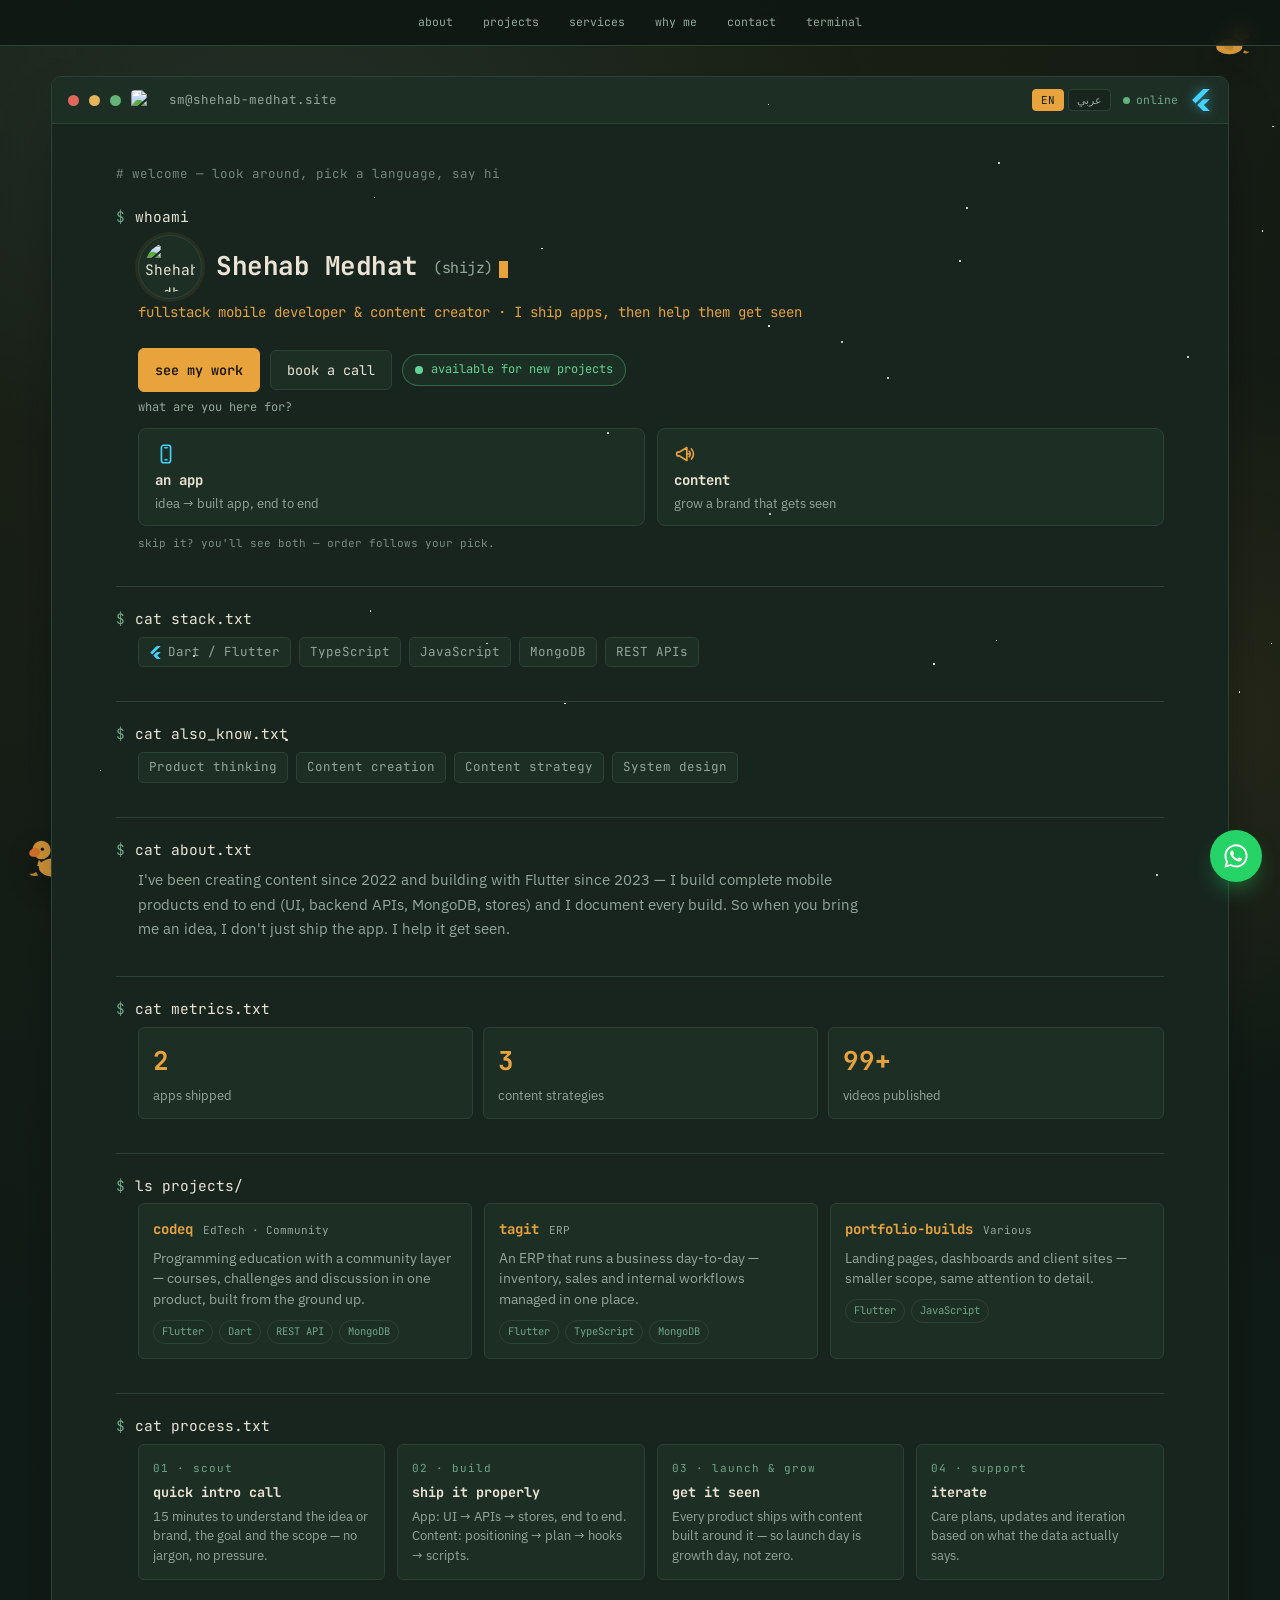
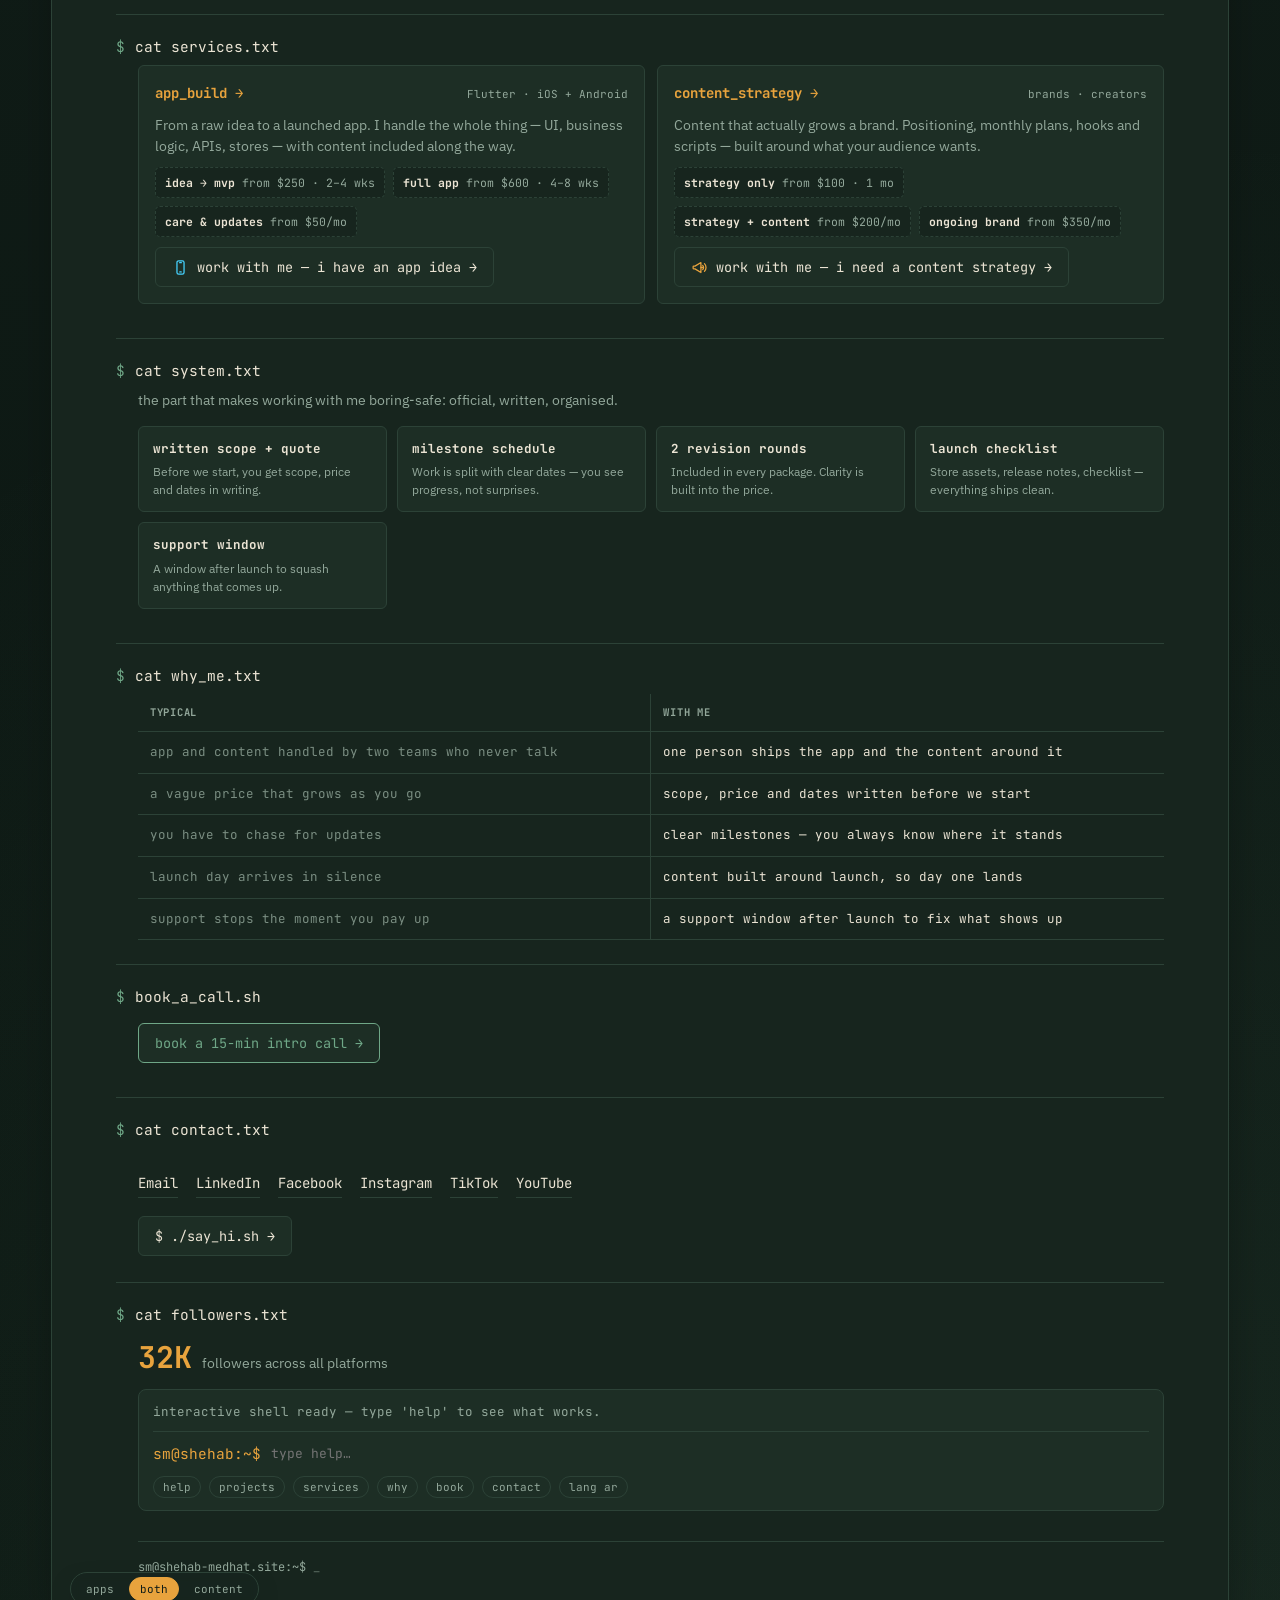
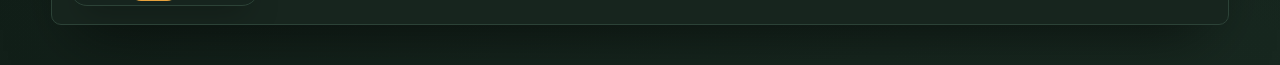
==== commit eeba6ceb: "Improve UX: fixed top nav, hero CTA pair with availability, remove placeholder reviews section and c" ====
--- a/index.html
+++ b/index.html
@@ -117,7 +117,7 @@
     display: flex;
     align-items: center;
     justify-content: center;
-    padding: 40px 4vw;
+    padding: 76px 4vw 40px;
     line-height: 1.65;
   }
   .terminal{
@@ -695,8 +695,20 @@
     border-radius: 6px;
     padding: 10px 16px;
     cursor: pointer;
+    text-decoration: none;
+    display: inline-flex;
+    align-items: center;
+    justify-content: center;
+    gap: 8px;
     transition: transform .2s ease, border-color .2s ease, color .2s ease, box-shadow .2s ease;
   }
+  .cta--primary{
+    background: var(--accent);
+    border-color: var(--accent);
+    color: #1a1406;
+    font-weight: 600;
+  }
+  .cta--primary:hover{ color: #1a1406; box-shadow: 0 12px 26px -12px rgba(232,163,61,.75); }
   .cta:hover{
     color: var(--accent);
     border-color: var(--accent);
@@ -1091,24 +1103,43 @@
     --sp-lg: 24px;
     --sp-xl: 34px;
   }
-  .quicknav{
+  .topnav{
+    position: fixed;
+    top: 0;
+    left: 0;
+    right: 0;
+    z-index: 40;
     display: flex;
     gap: 6px;
     flex-wrap: wrap;
-    margin: 0 0 18px 0;
-  }
-  .quicknav a{
+    justify-content: center;
+    padding: 9px 14px;
+    background: rgba(13,23,18,.85);
+    -webkit-backdrop-filter: blur(10px);
+    backdrop-filter: blur(10px);
+    border-bottom: 1px solid var(--border);
+  }
+  .topnav a{
     font-family: 'JetBrains Mono', monospace;
     font-size: 11.5px;
     color: var(--text-muted);
     text-decoration: none;
-    border: 1px solid var(--border);
+    border: 1px solid transparent;
     border-radius: 20px;
     padding: 3px 11px;
     transition: color .15s, border-color .15s, background .15s;
   }
-  .quicknav a:hover{ color: var(--accent); border-color: var(--accent); background: rgba(232,163,61,.06); }
-  [id^="s-"], #termShell{ scroll-margin-top: 24px; }
+  .topnav a:hover{ color: var(--accent); border-color: var(--accent); background: rgba(232,163,61,.06); }
+  [id^="s-"], #termShell{ scroll-margin-top: 66px; }
+  .hero-cta{
+    display: flex;
+    align-items: center;
+    gap: 10px;
+    flex-wrap: wrap;
+    margin: 16px 0 6px 22px;
+  }
+  .hero-cta .avail{ margin: 0; }
+  .is-hidden{ display: none !important; }
   .avail{
     display: inline-flex;
     align-items: center;
@@ -1395,6 +1426,15 @@
   </svg>
 </div>
 
+<nav class="topnav" id="topnav" aria-label="Sections">
+  <a href="#s-about" data-i18n="navAbout">about</a>
+  <a href="#s-projects" data-i18n="navProjects">projects</a>
+  <a href="#s-services" data-i18n="navServices">services</a>
+  <a href="#s-why" data-i18n="navWhy">why me</a>
+  <a href="#s-contact" data-i18n="navContact">contact</a>
+  <a href="#termShell" data-i18n="navTerminal">terminal</a>
+</nav>
+
 <main class="terminal">
   <div class="titlebar">
     <span class="titlebar-left">
@@ -1417,16 +1457,6 @@
   </div>
 
   <div class="content">
-    <nav class="quicknav" id="quicknav" aria-label="Sections">
-      <a href="#s-about" data-i18n="navAbout">about</a>
-      <a href="#s-projects" data-i18n="navProjects">projects</a>
-      <a href="#s-services" data-i18n="navServices">services</a>
-      <a href="#s-why" data-i18n="navWhy">why me</a>
-      <a href="#s-reviews" data-i18n="navReviews">reviews</a>
-      <a href="#s-contact" data-i18n="navContact">contact</a>
-      <a href="#termShell" data-i18n="navTerminal">terminal</a>
-    </nav>
-
     <p class="comment" data-i18n="comment"># welcome — look around, pick a language, say hi</p>
 
     <div class="line"><span class="prompt">$</span><span class="cmd">whoami</span></div>
@@ -1435,6 +1465,12 @@
       <h1>Shehab Medhat <span class="alias">(shijz)</span><span class="cursor"></span></h1>
     </div>
     <p class="role" data-i18n="role">fullstack mobile developer & content creator · I ship apps, then help them get seen</p>
+
+    <div class="hero-cta reveal">
+      <a class="cta cta--primary" href="#s-projects" data-i18n="heroWork">see my work</a>
+      <button type="button" class="cta" id="heroCallBtn" data-i18n="heroCall">book a call</button>
+      <span class="avail"><span class="avail-dot"></span><span data-i18n="avail">available for new projects</span></span>
+    </div>
 
     <div class="path-choose reveal" id="pathChoose">
       <span class="path-q" data-i18n="pathQ">what are you here for?</span>
@@ -1453,11 +1489,6 @@
       <span class="path-note" data-i18n="pathBoth">skip it? you'll see both — order follows your pick.</span>
     </div>
 
-    <div class="avail reveal">
-      <span class="avail-dot"></span>
-      <span data-i18n="avail">available for new projects</span>
-    </div>
-
     <div class="line"><span class="prompt">$</span><span class="cmd">cat stack.txt</span></div>
     <h2 class="sr-only" data-i18n="srStack">Technical skills</h2>
     <div class="tags">
@@ -1511,13 +1542,6 @@
       <thead><tr><th data-i18n="whyThem">typical</th><th data-i18n="whyMe">with me</th></tr></thead>
       <tbody id="whyBody"></tbody>
     </table>
-
-    <div class="sep" id="s-creator"></div>
-    <div class="content-grid reveal" id="creatorRow"></div>
-
-    <div class="line" id="s-reviews"><span class="prompt">$</span><span class="cmd">cat reviews.txt</span></div>
-    <h2 class="sr-only" data-i18n="srReviews">Reviews</h2>
-    <div class="reviews reveal" id="reviewsRow"></div>
 
     <div class="line" style="margin-top:24px;"><span class="prompt">$</span><span class="cmd">book_a_call.sh</span></div>
     <div class="meeting-row reveal">
@@ -1737,7 +1761,6 @@
       srProjects: "Projects",
       srProcess: "How I work",
       srServices: "Services and packages",
-      srCreator: "As a creator",
       srContact: "Contact",
       srFollowers: "Followers",
       pathQ: "what are you here for?",
@@ -1760,11 +1783,12 @@
         { t: "support window", d: "A window after launch to squash anything that comes up." }
       ],
       avail: "available for new projects",
+      heroWork: "see my work",
+      heroCall: "book a call",
       navAbout: "about",
       navProjects: "projects",
       navServices: "services",
       navWhy: "why me",
-      navReviews: "reviews",
       navContact: "contact",
       navTerminal: "terminal",
       srWhy: "Why work with me",
@@ -1776,12 +1800,6 @@
         { them: "you have to chase for updates", me: "clear milestones — you always know where it stands" },
         { them: "launch day arrives in silence", me: "content built around launch, so day one lands" },
         { them: "support stops the moment you pay up", me: "a support window after launch to fix what shows up" }
-      ],
-      srReviews: "Reviews",
-      reviews: [
-        { stars: "★★★★★", text: "Placeholder — replace with a real quote about the app build and how the process felt.", name: "Client name", role: "founder, startup" },
-        { stars: "★★★★★", text: "Placeholder — replace with a real quote about the content strategy and the results.", name: "Client name", role: "brand owner" },
-        { stars: "★★★★★", text: "Placeholder — replace with a real quote about working together end to end.", name: "Client name", role: "creator" }
       ],
       metaDesc: "Shehab Medhat (shijz) — Flutter fullstack mobile developer & content creator. Builds mobile apps end to end and creates content strategies that grow brands. Flutter, Dart, TypeScript, MongoDB.",
       about: "I've been creating content since 2022 and building with Flutter since 2023 — I build complete mobile products end to end (UI, backend APIs, MongoDB, stores) and I document every build. So when you bring me an idea, I don't just ship the app. I help it get seen.",
@@ -1822,12 +1840,6 @@
         { v: "strategy + content", p: "from $200/mo", blurb: "plan + hooks, scripts and ready-to-post content" },
         { v: "ongoing brand", p: "from $350/mo", blurb: "a monthly content engine that grows your brand" },
         { v: "not sure — help me pick", p: "", blurb: "we'll figure it out together on a quick call" }
-      ],
-      creatorIntro: "I'm also the creator behind every build — 99+ videos since 2022, documenting the process and shipping the story with the product.",
-      creator: [
-        { platform: "YouTube", title: "I build an app from zero — the whole process on camera" },
-        { platform: "TikTok", title: "why I document every build (and you should too)" },
-        { platform: "Instagram", title: "a 30-day content strategy in one reel" }
       ],
       mtBtn: "book a 15-min intro call →",
       mtBtnApp: "book a call about your app →",
@@ -1897,7 +1909,7 @@
       termOpenedForm: "opening…",
       termWhoami: "shehab medhat (shijz) — flutter fullstack dev & content creator",
       termFileMissing: "cat: no such file",
-      termFiles: "about.txt   contact.txt   creator.txt   process.txt   projects/   reviews.txt   services.txt   system.txt   why_me.txt",
+      termFiles: "about.txt   contact.txt   process.txt   projects/   services.txt   system.txt   why_me.txt",
       termSudo: "nice try — this shell is read-only.",
       termDuck: "quack. (a duck waddled across the screen)",
       termLangUsage: "usage: lang ar | lang en",
@@ -1909,8 +1921,6 @@
         ["process", "how i work"],
         ["system", "how we keep it clean"],
         ["why", "why work with me"],
-        ["reviews", "what people say"],
-        ["creator", "content i make"],
         ["contact", "how to reach me"],
         ["book", "book a 15-min call"],
         ["lang", "lang ar | lang en"],
@@ -1932,7 +1942,6 @@
       srProjects: "المشاريع",
       srProcess: "طريقة شغلي",
       srServices: "الخدمات والباقات",
-      srCreator: "كصانع محتوى",
       srContact: "تواصل",
       srFollowers: "المتابعين",
       pathQ: "زهقت إيه بالتحديد؟",
@@ -1955,11 +1964,12 @@
         { t: "فترة دعم", d: "فترة بعد الإطلاق نصلّح فيها أي حاجة تظهر" }
       ],
       avail: "متاح لمشاريع جديدة",
+      heroWork: "شوف شغلي",
+      heroCall: "احجز مكالمة",
       navAbout: "عني",
       navProjects: "المشاريع",
       navServices: "الخدمات",
       navWhy: "ليه أنا",
-      navReviews: "آراء",
       navContact: "تواصل",
       navTerminal: "التيرمنال",
       srWhy: "ليه تشتغل معايا",
@@ -1971,12 +1981,6 @@
         { them: "بتجري وراهم على أي تحديث", me: "مراحل واضحة — دايمًا عارف انت واقف فين" },
         { them: "يوم الإطلاق بيعدّي في السكوت", me: "المحتوى متبني حوالين الإطلاق، فأول يوم بيفرق" },
         { them: "الدعم بيقف أول ما تدفع", me: "فترة دعم بعد الإطلاق نصلّح فيها أي حاجة تظهر" }
-      ],
-      srReviews: "الآراء",
-      reviews: [
-        { stars: "★★★★★", text: "مبدئي — استبدله برأي عميل حقيقي عن بناء التطبيق وتجربة الشغل.", name: "اسم العميل", role: "مؤسس شركة" },
-        { stars: "★★★★★", text: "مبدئي — استبدله برأي عميل حقيقي عن استراتيجية المحتوى والنتايج.", name: "اسم العميل", role: "صاحب براند" },
-        { stars: "★★★★★", text: "مبدئي — استبدله برأي عميل حقيقي عن الشغل من الأول لآخر.", name: "اسم العميل", role: "كريتور" }
       ],
       metaDesc: "شهاب مدحت (shijz) — مطوّر فلاتر فول ستاك وصانع محتوى. ببني تطبيقات موبايل من الأول لآخر وبعمل استراتيجيات محتوى بتنمّي براندز. Flutter, Dart, TypeScript, MongoDB.",
       about: "بصنع محتوى من 2022 وبنبني بـ Flutter من 2023 — بعمل المنتج كامل من الأول لآخر (الواجهة، الـ APIs، MongoDB، والنشر)، وبوثّق كل مشروع. فلو جبّتلي فكرة، مش هعملها تطبيق بس — هساعدها تتشاف كمان.",
@@ -2017,12 +2021,6 @@
         { v: "استراتيجية + محتوى", p: "من $200/شهر", blurb: "خطة + hooks وسكريبتات ومحتوى جاهز للنشر" },
         { v: "براند مستمر", p: "من $350/شهر", blurb: "ماكينة محتوى شهرية بتنمّي براندك" },
         { v: "مش متأكد — ساعدني اختار", p: "", blurb: "هنحددها مبدئياً سوا في مكالمة سريعة" }
-      ],
-      creatorIntro: "أنا كمان الكريتور اللي ورا كل منتج — أكتر من ٩٩ فيديو من ٢٠٢٢، بوثّق العملية وأنزّل القصة مع المنتج.",
-      creator: [
-        { platform: "YouTube", title: "ببني تطبيق من الصفر — العملية كلها قدام الكاميرا" },
-        { platform: "TikTok", title: "ليه بوثّق كل بيتا (وأنت كمان لازم)" },
-        { platform: "Instagram", title: "استراتيجية محتوى ٣٠ يوم في ريلز واحد" }
       ],
       mtBtn: "احجز مكالمة ١٥ دقيقة →",
       mtBtnApp: "احجز مكالمة عن تطبيقك ←",
@@ -2092,7 +2090,7 @@
       termOpenedForm: "بيتم الفتح…",
       termWhoami: "شهاب مدحت (shijz) — مطوّر فلاتر فول ستاك وصانع محتوى",
       termFileMissing: "cat: مفيش ملف بالاسم ده",
-      termFiles: "about.txt   contact.txt   creator.txt   process.txt   projects/   reviews.txt   services.txt   system.txt   why_me.txt",
+      termFiles: "about.txt   contact.txt   process.txt   projects/   services.txt   system.txt   why_me.txt",
       termSudo: "محاولة حلوة — الطرفية دي للقراءة بس.",
       termDuck: "كويك. (بطة عدّت على الشاشة)",
       termLangUsage: "الاستخدام: lang ar | lang en",
@@ -2104,8 +2102,6 @@
         ["process", "طريقة شغلي"],
         ["system", "إزاي بنظبط الشغل"],
         ["why", "ليه تشتغل معايا"],
-        ["reviews", "الناس بتقول إيه"],
-        ["creator", "المحتوى اللي بعمله"],
         ["contact", "إزاي توصلني"],
         ["book", "احجز مكالمة ١٥ دقيقة"],
         ["lang", "lang ar | lang en"],
@@ -2177,20 +2173,6 @@
     });
   }
 
-  function renderCreator(){
-    const icons = {
-      YouTube: '<svg viewBox="0 0 24 24" fill="#e8a33d" aria-hidden="true"><path d="M23.5 6.2a3 3 0 0 0-2.1-2.1C19.5 3.5 12 3.5 12 3.5s-7.5 0-9.4.6A3 3 0 0 0 .5 6.2 31 31 0 0 0 0 12a31 31 0 0 0 .5 5.8 3 3 0 0 0 2.1 2.1c1.9.6 9.4.6 9.4.6s7.5 0 9.4-.6a3 3 0 0 0 2.1-2.1A31 31 0 0 0 24 12a31 31 0 0 0-.5-5.8zM9.6 15.6V8.4L15.8 12z"/></svg>',
-      TikTok: '<svg viewBox="0 0 24 24" fill="#45D1FD" aria-hidden="true"><path d="M19.6 7.1a5 5 0 0 1-3.5-1.5 5 5 0 0 1-1.4-3.3h-3.3v13.3a2.7 2.7 0 1 1-2.7-2.7c.3 0 .6 0 .9.1V9.6a6 6 0 1 0 5.2 5.9V9.9a8 8 0 0 0 4.8 1.6V7.1z"/></svg>',
-      Instagram: '<svg viewBox="0 0 24 24" fill="none" stroke="#e8a33d" stroke-width="1.8" aria-hidden="true"><rect x="3" y="3" width="18" height="18" rx="5"/><circle cx="12" cy="12" r="4.2"/><circle cx="17.2" cy="6.8" r="1.1" fill="#e8a33d" stroke="none"/></svg>'
-    };
-    document.getElementById("creatorRow").innerHTML = t.creator.map(c =>
-      "<a class=\"pf-card\" href=\"https://www.instagram.com/shehab_medhatt\" target=\"_blank\" rel=\"noopener\">" +
-        "<span class=\"pf-badge\">" + (icons[c.platform] || "") + c.platform + "</span>" +
-        "<span class=\"pf-title\">" + c.title + "</span>" +
-      "</a>"
-    ).join("");
-  }
-
   function renderSystem(){
     document.getElementById("systemRow").innerHTML = t.sysPledges.map(p =>
       "<div class=\"pledge\"><b>" + p.t + "</b><i>" + p.d + "</i></div>"
@@ -2200,19 +2182,6 @@
   function renderWhy(){
     document.getElementById("whyBody").innerHTML = t.why.map(r =>
       "<tr><td>" + r.them + "</td><td>" + r.me + "</td></tr>"
-    ).join("");
-  }
-
-  function renderReviews(){
-    document.getElementById("reviewsRow").innerHTML = t.reviews.map(r =>
-      "<div class=\"review\">" +
-        "<div class=\"review-stars\">" + r.stars + "</div>" +
-        "<p class=\"review-text\">" + r.text + "</p>" +
-        "<div class=\"review-meta\">" +
-          "<span class=\"review-avatar\">" + r.name.charAt(0) + "</span>" +
-          "<span class=\"review-who\"><b>" + r.name + "</b><span>" + r.role + "</span></span>" +
-        "</div>" +
-      "</div>"
     ).join("");
   }
 
@@ -2252,9 +2221,7 @@
     renderServices();
     renderSystem();
     renderWhy();
-    renderReviews();
     applyPersona();
-    renderCreator();
     buildTimes();
     if(typeof termLocalize === "function") termLocalize();
   }
@@ -2474,6 +2441,16 @@
     buildTimes();
     openModal(mtModal);
   });
+  const heroCallBtn = document.getElementById("heroCallBtn");
+  if(heroCallBtn){
+    heroCallBtn.addEventListener("click", () => {
+      mtName.value = "";
+      mtDate.value = mtDate.min;
+      pickedTime = "12:00";
+      buildTimes();
+      openModal(mtModal);
+    });
+  }
   function meetingText(){
     const name = mtName.value.trim() || t.anonymous;
     return t.mtPrefix +
@@ -2542,9 +2519,7 @@
     "process.txt": () => t.process.forEach(s => { termPrint(s.num + " · " + s.title, "ok"); termPrint("  " + s.desc); }),
     "services.txt": () => { termPrintPkgs(t.pkgApp, t.serviceAppName); termPrintPkgs(t.pkgContent, t.serviceContentName); },
     "system.txt": () => t.sysPledges.forEach(p => { termPrint("• " + p.t, "ok"); termPrint("  " + p.d); }),
-    "creator.txt": () => t.creator.forEach(c => termPrint("• " + c.platform + " — " + c.title)),
     "why_me.txt": () => t.why.forEach(r => termPrint("• " + r.me, "ok")),
-    "reviews.txt": () => t.reviews.forEach(r => { termPrint("★ " + r.text); termPrint("  — " + r.name + ", " + r.role); }),
     "contact.txt": () => { termPrint(CONTACT.email, "ok"); termPrint("whatsapp: +" + CONTACT.whatsapp); }
   };
   function termHelpLines(){
@@ -2561,8 +2536,6 @@
     process: termFiles["process.txt"],
     system: termFiles["system.txt"],
     why: termFiles["why_me.txt"],
-    reviews: termFiles["reviews.txt"],
-    creator: termFiles["creator.txt"],
     contact: termFiles["contact.txt"],
     book: () => { termPrint(t.termOpenedForm); openModal(mtModal); },
     call: () => termCommands.book(),
@@ -2602,7 +2575,7 @@
   function termRenderExamples(){
     if(!termExamples) return;
     const alt = (lang === "ar") ? "en" : "ar";
-    const items = ["help", "projects", "services", "why", "reviews", "book", "contact", "lang " + alt];
+    const items = ["help", "projects", "services", "why", "book", "contact", "lang " + alt];
     termExamples.innerHTML = "";
     items.forEach(x => {
       const b = document.createElement("button");
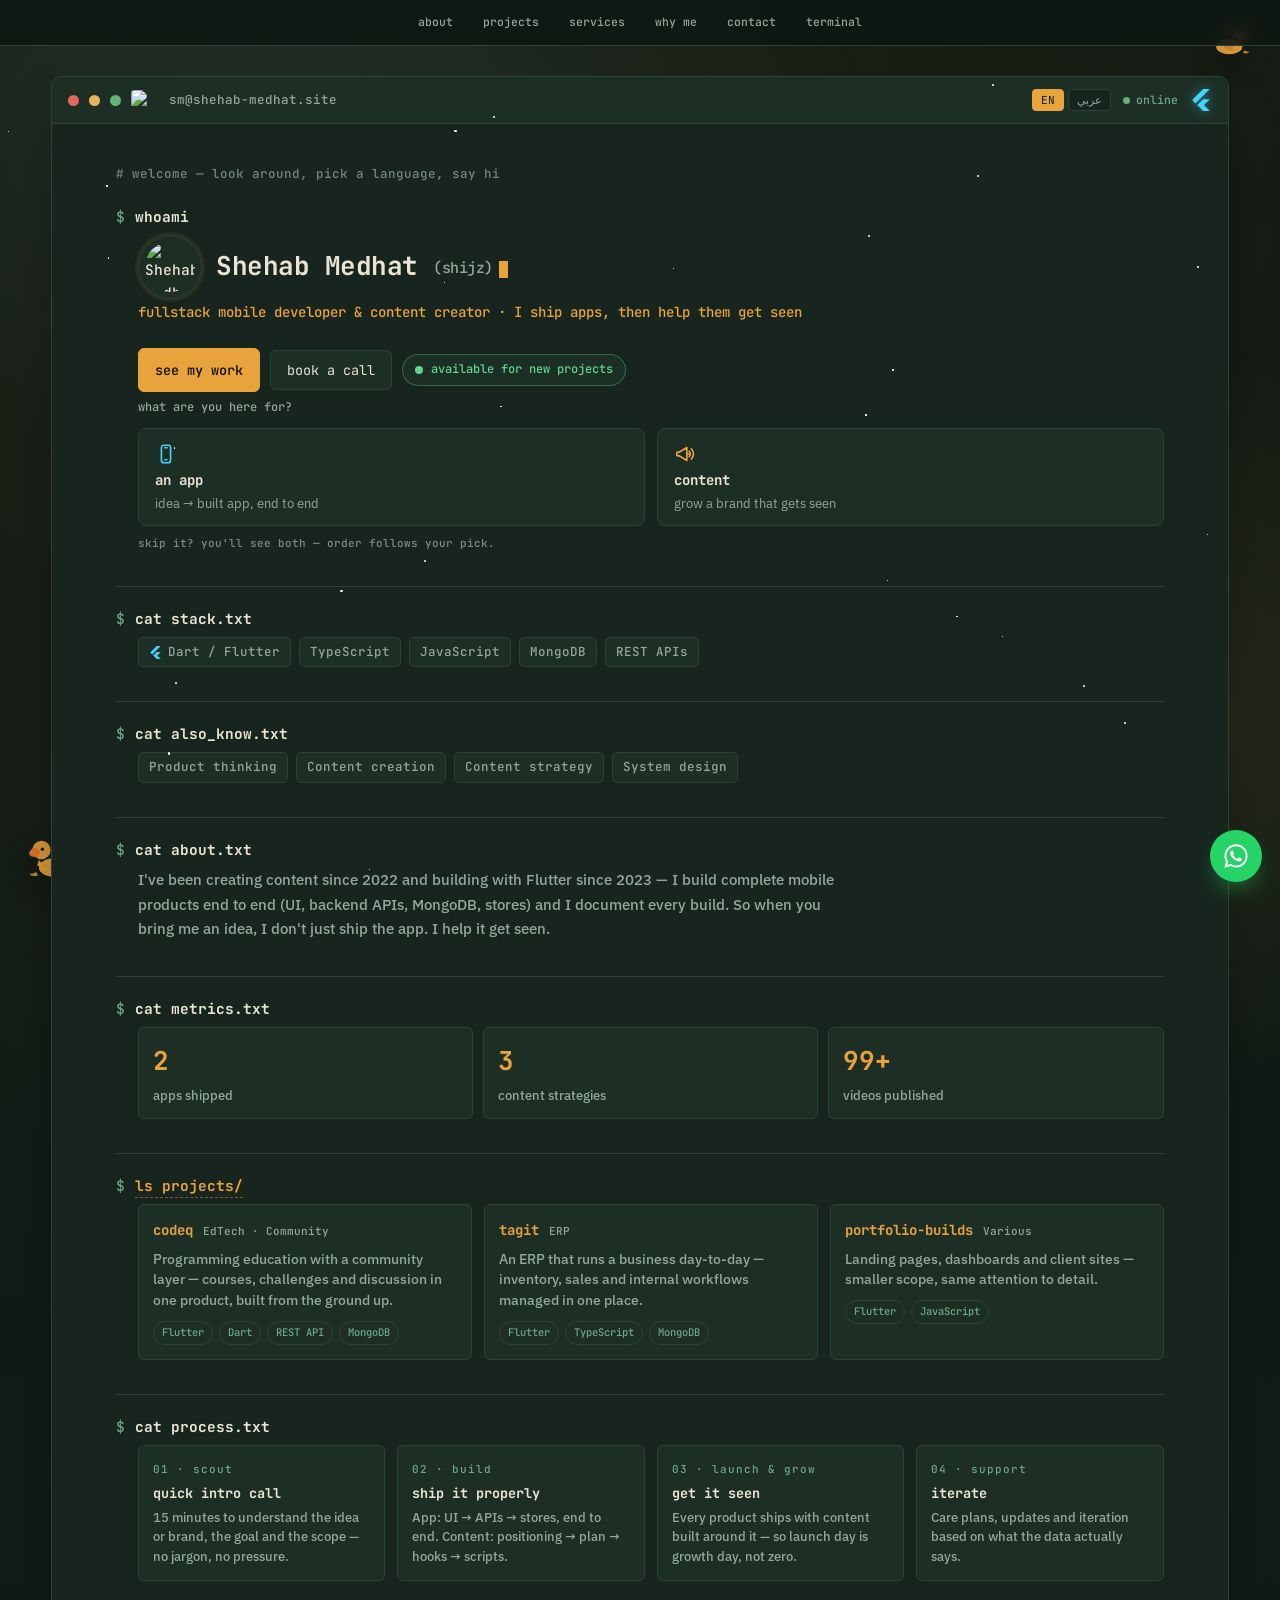
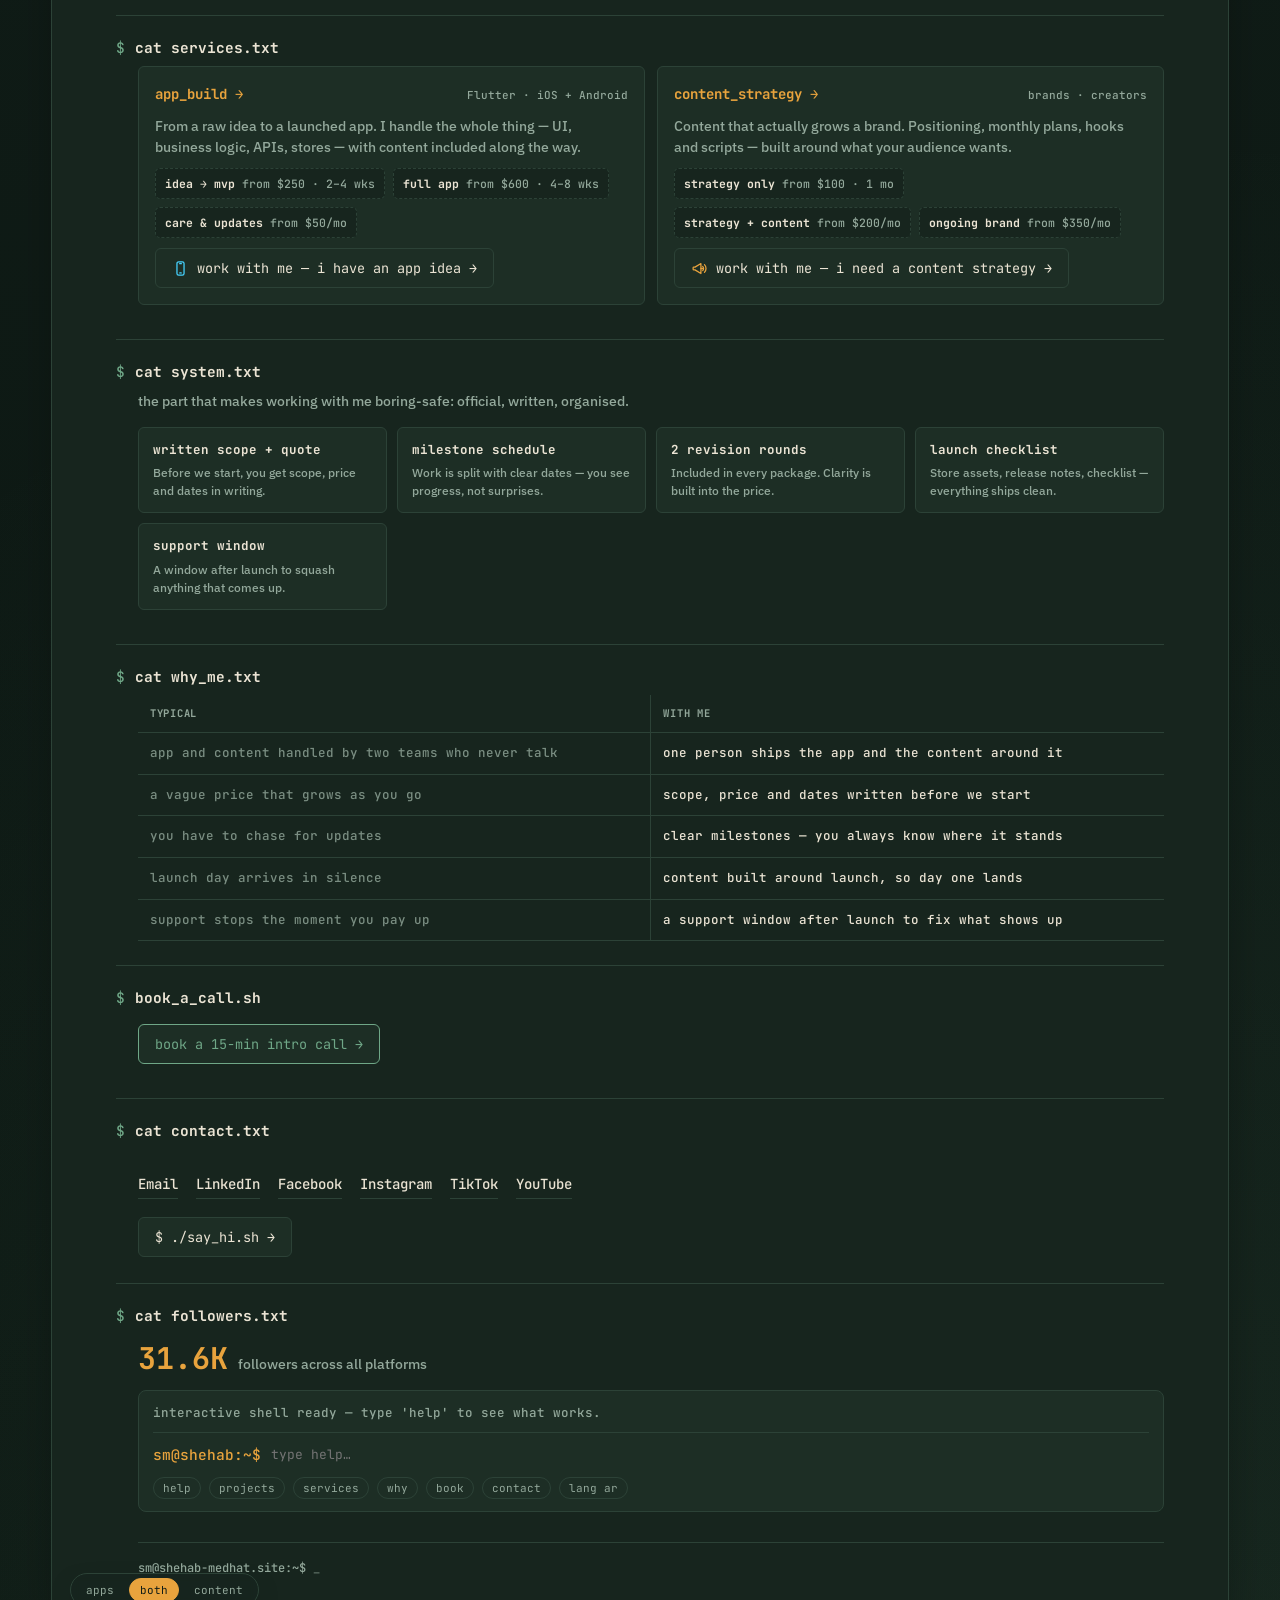
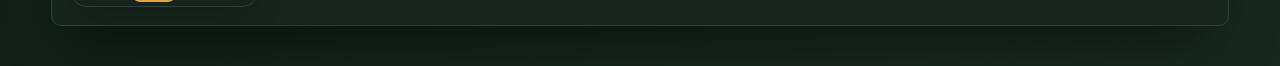
==== commit ee1fe7f2: "Add projects.html gallery page with todo-app screenshots, link ls projects/ to it, bump font weights" ====
--- a/index.html
+++ b/index.html
@@ -92,7 +92,7 @@
 
 <link rel="preconnect" href="https://fonts.googleapis.com">
 <link rel="preconnect" href="https://fonts.gstatic.com" crossorigin>
-<link href="https://fonts.googleapis.com/css2?family=JetBrains+Mono:wght@400;500;700&family=IBM+Plex+Sans:wght@400;500;600&family=IBM+Plex+Sans+Arabic:wght@400;500;700&display=swap" rel="stylesheet">
+<link href="https://fonts.googleapis.com/css2?family=JetBrains+Mono:wght@400;500;700&family=IBM+Plex+Sans:wght@400;500;600;700&family=IBM+Plex+Sans+Arabic:wght@400;500;600;700&display=swap" rel="stylesheet">
 <style>
   :root{
     --bg: #101c17;
@@ -113,6 +113,7 @@
       linear-gradient(180deg, #0d1712 0%, #101c17 45%, #0c1712 100%);
     color: var(--text);
     font-family: 'IBM Plex Sans', sans-serif;
+    font-weight: 500;
     min-height: 100vh;
     display: flex;
     align-items: center;
@@ -280,7 +281,15 @@
   }
   .line{ display:flex; gap: 10px; margin-bottom: 6px; flex-wrap: wrap; unicode-bidi: plaintext; }
   .prompt{ color: var(--accent-soft); flex-shrink:0; }
-  .cmd{ color: var(--text); }
+  .cmd{ color: var(--text); font-weight: 700; }
+  .cmd-link{
+    color: var(--accent);
+    text-decoration: none;
+    cursor: pointer;
+    border-bottom: 1px dashed rgba(232,163,61,.45);
+    transition: border-color .15s, opacity .15s;
+  }
+  .cmd-link:hover{ border-bottom-color: var(--accent); opacity: .85; }
   .out{
     margin: 4px 0 22px 22px;
     color: var(--text-muted);
@@ -318,7 +327,7 @@
   }
   .alias{
     font-size: 15px;
-    font-weight: 400;
+    font-weight: 500;
     color: var(--text-muted);
     vertical-align: 2px;
   }
@@ -1519,7 +1528,7 @@
     <h2 class="sr-only" data-i18n="srStats">Metrics</h2>
     <div class="numbers reveal" id="numbersRow"></div>
 
-    <div class="line" id="s-projects"><span class="prompt">$</span><span class="cmd" data-i18n="projectsCmd">ls projects/</span></div>
+    <div class="line" id="s-projects"><span class="prompt">$</span><a class="cmd cmd-link" href="projects.html" data-i18n="projectsCmd">ls projects/</a></div>
     <h2 class="sr-only" data-i18n="srProjects">Projects</h2>
     <div class="projects reveal" id="projectsRow"></div>
 
@@ -2529,7 +2538,10 @@
   const termCommands = {
     help: termHelpLines,
     about: () => termPrint(t.about),
-    projects: () => t.projects.forEach(p => { termPrint(p.name + " — " + p.tag, "ok"); termPrint("  " + p.desc); termPrint("  [" + p.tech.join(", ") + "]"); }),
+    projects: () => {
+      termPrint("→ projects.html", "ok");
+      setTimeout(() => { window.location.href = "projects.html"; }, 320);
+    },
     project: () => termCommands.projects(),
     services: termFiles["services.txt"],
     pricing: termFiles["services.txt"],
@@ -2542,7 +2554,11 @@
     hi: () => { termPrint(t.termOpenedForm); openModal(modal); },
     say_hi: () => termCommands.hi(),
     whoami: () => termPrint(t.termWhoami),
-    ls: () => termPrint(t.termFiles),
+    ls: arg => {
+      const a = (arg || "").trim().replace(/\/+$/, "");
+      if(a === "projects"){ termCommands.projects(); return; }
+      termPrint(t.termFiles);
+    },
     clear: () => { if(termLog) termLog.innerHTML = ""; },
     sudo: () => termPrint(t.termSudo, "err"),
     duck: () => termPrint(t.termDuck),
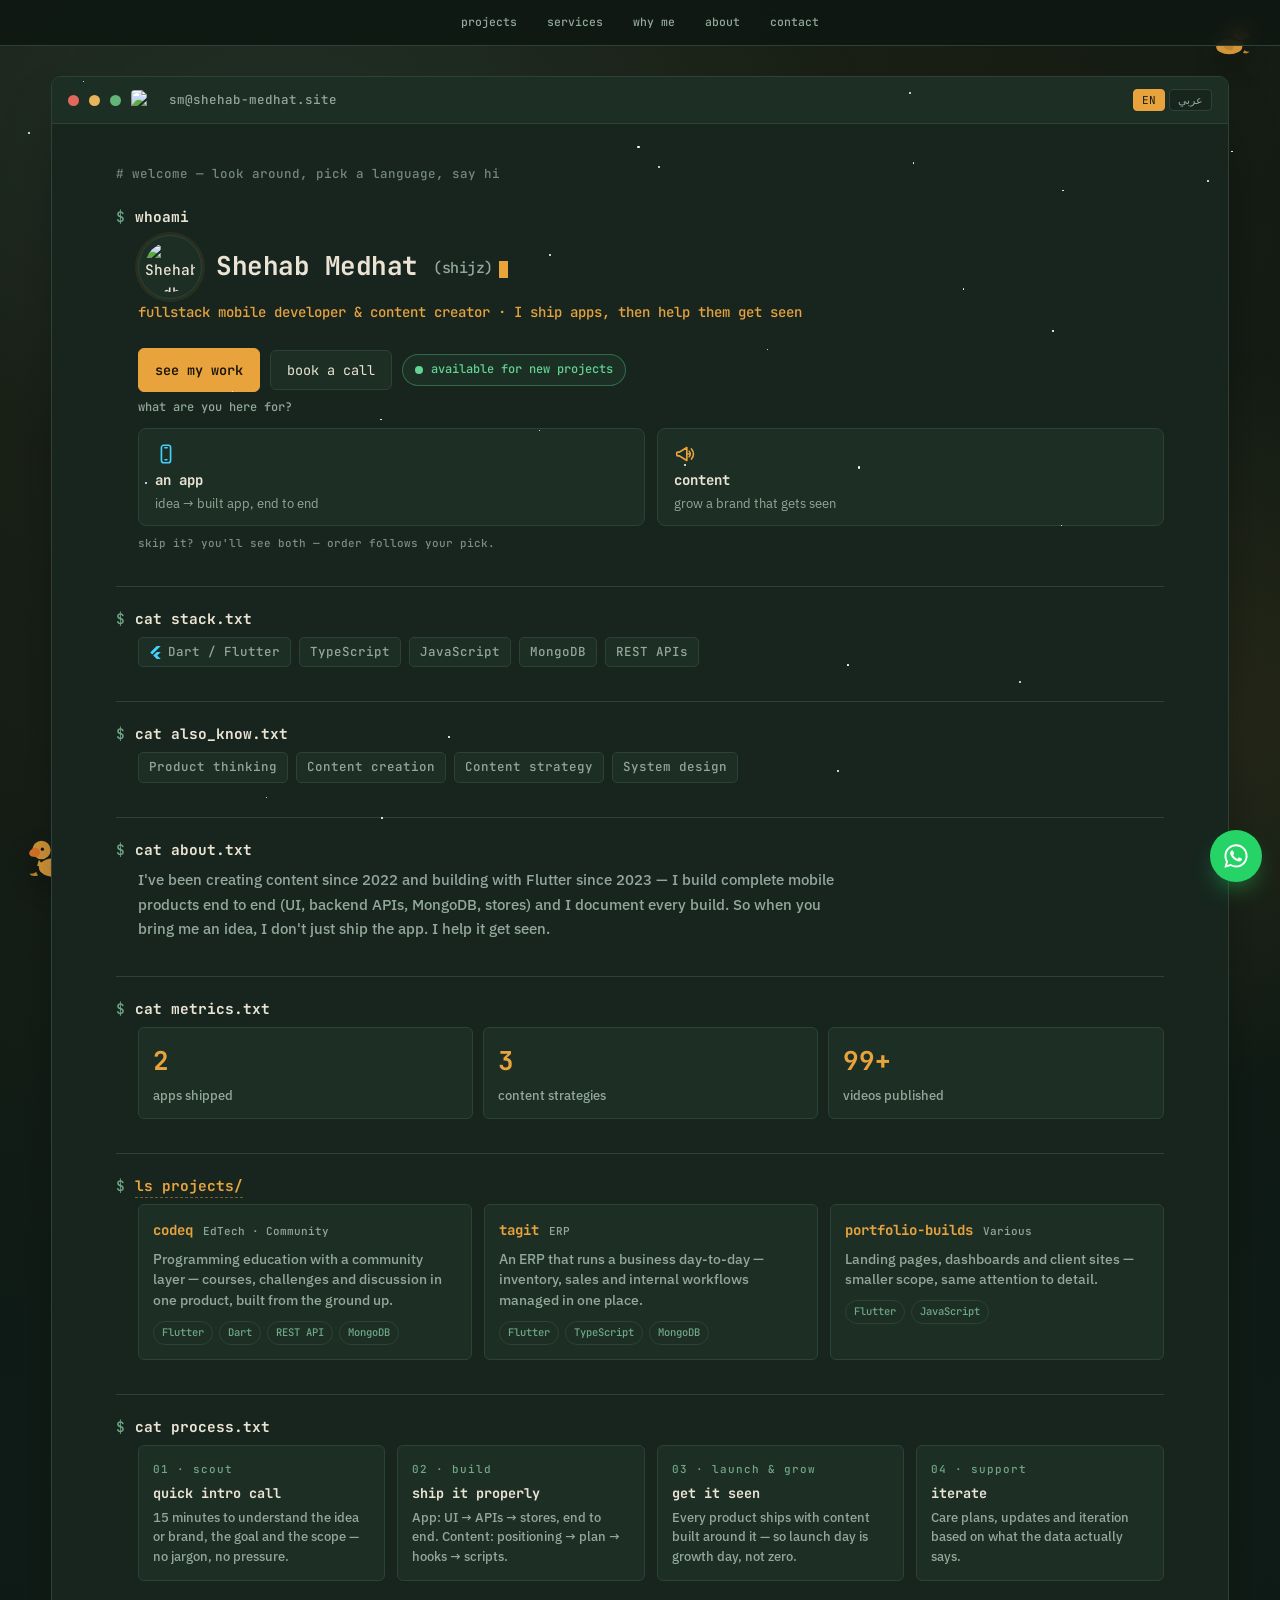
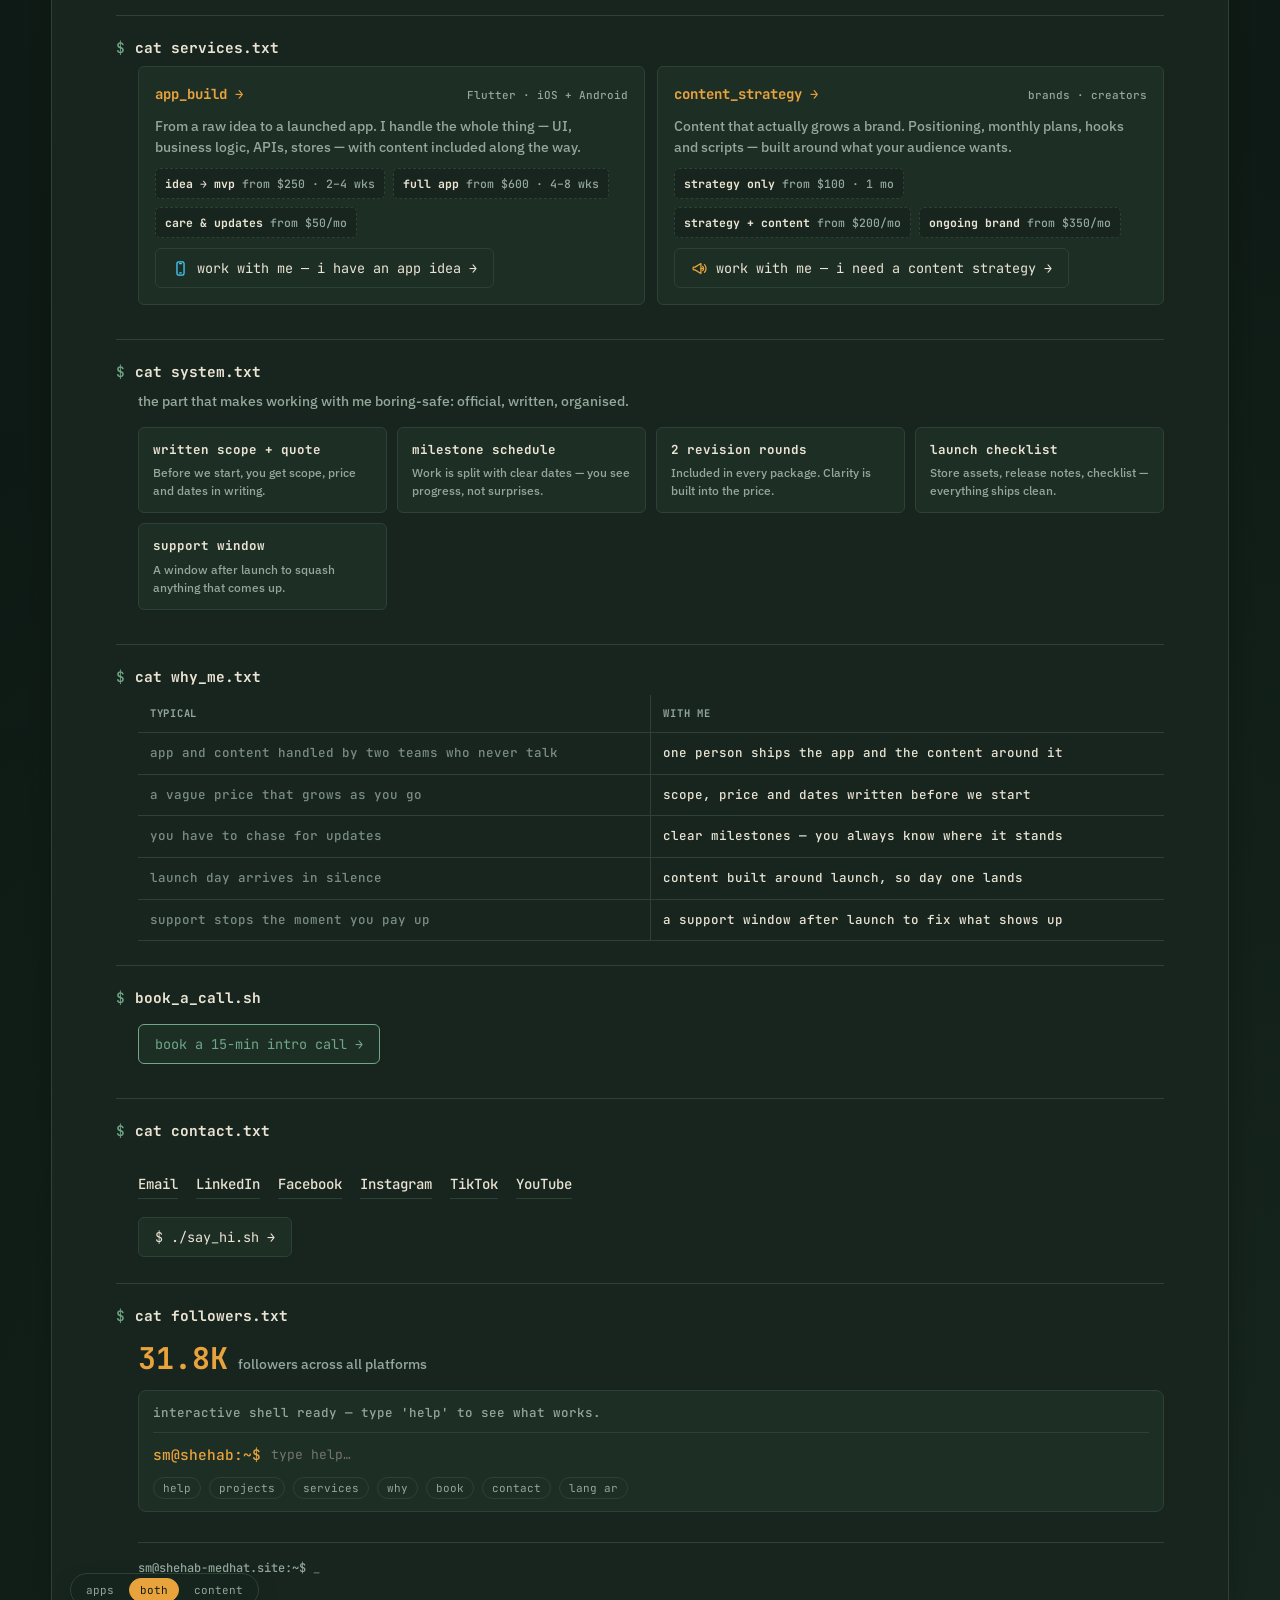
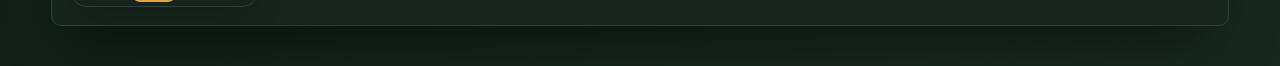
==== commit 06e32753: "De-clutter titlebar, fix Arabic font fallback via font tokens, trim top nav, make projects page data" ====
--- a/index.html
+++ b/index.html
@@ -103,6 +103,12 @@
     --text-muted: #93a89b;
     --accent: #e8a33d;
     --accent-soft: #6fa787;
+    --font-ui: 'JetBrains Mono', monospace;
+    --font-body: 'IBM Plex Sans', sans-serif;
+  }
+  html[lang="ar"]{
+    --font-ui: 'IBM Plex Sans Arabic', sans-serif;
+    --font-body: 'IBM Plex Sans Arabic', sans-serif;
   }
   *{ box-sizing: border-box; }
   html,body{ margin:0; padding:0; }
@@ -112,7 +118,7 @@
       radial-gradient(circle at 85% 110%, rgba(111,167,135,0.14), transparent 50%),
       linear-gradient(180deg, #0d1712 0%, #101c17 45%, #0c1712 100%);
     color: var(--text);
-    font-family: 'IBM Plex Sans', sans-serif;
+    font-family: var(--font-body);
     font-weight: 500;
     min-height: 100vh;
     display: flex;
@@ -179,7 +185,7 @@
   }
   .titlebar-host{
     margin-left: 8px;
-    font-family: 'JetBrains Mono', monospace;
+    font-family: var(--font-ui);
     font-size: 12.5px;
     color: var(--text-muted);
     white-space: nowrap;
@@ -201,7 +207,7 @@
     background: var(--surface);
     border: 1px solid var(--border);
     color: var(--text-muted);
-    font-family: 'JetBrains Mono', monospace;
+    font-family: var(--font-ui);
     font-size: 11px;
     padding: 3px 8px;
     border-radius: 4px;
@@ -218,7 +224,7 @@
     display: flex;
     align-items: center;
     gap: 6px;
-    font-family: 'JetBrains Mono', monospace;
+    font-family: var(--font-ui);
     font-size: 11.5px;
     color: var(--accent-soft);
   }
@@ -249,20 +255,14 @@
   }
   .content{
     padding: 40px 5vw 46px;
-    font-family: 'JetBrains Mono', monospace;
+    font-family: var(--font-ui);
     font-size: 14.5px;
   }
-  html[lang="ar"] body, html[lang="ar"] .comment, html[lang="ar"] .sr-only, html[lang="ar"] .footer,
-  html[lang="ar"] .project-desc, html[lang="ar"] .service-desc, html[lang="ar"] .field,
-  html[lang="ar"] .field input, html[lang="ar"] .field textarea, html[lang="ar"] .field select,
-  html[lang="ar"] .note, html[lang="ar"] .numbers-item .l, html[lang="ar"] .step-desc,
-  html[lang="ar"] .content-grid .pf-desc, html[lang="ar"] .followers-label{
-    font-family: 'IBM Plex Sans Arabic', sans-serif;
-  }
-  html[lang="ar"] h1, html[lang="ar"] .role, html[lang="ar"] .prompt, html[lang="ar"] .cmd,
-  html[lang="ar"] .line, html[lang="ar"] .out, html[lang="ar"] .tag b, html[lang="ar"] .numbers-item .n{
-    font-family: 'JetBrains Mono', monospace;
-  }
+  html[lang="ar"] body, html[lang="ar"] .content{ line-height: 1.9; letter-spacing: 0; }
+  html[lang="ar"] .content{ font-size: 15px; }
+  html[lang="ar"] .role{ font-weight: 600; }
+  html[lang="ar"] h1{ letter-spacing: 0; }
+  html[lang="ar"] .cmd, html[lang="ar"] .tag{ font-weight: 700; }
   .sr-only{
     position: absolute;
     width: 1px; height: 1px;
@@ -275,7 +275,7 @@
   .comment{
     margin: 0 0 20px 0;
     color: var(--text-muted);
-    font-family: 'JetBrains Mono', monospace;
+    font-family: var(--font-ui);
     font-size: 12.5px;
     opacity: .75;
   }
@@ -293,7 +293,7 @@
   .out{
     margin: 4px 0 22px 22px;
     color: var(--text-muted);
-    font-family: 'IBM Plex Sans', sans-serif;
+    font-family: var(--font-body);
     font-size: 15px;
     max-width: 720px;
     unicode-bidi: plaintext;
@@ -317,7 +317,7 @@
     box-shadow: 0 0 0 3px rgba(232,163,61,.08);
   }
   h1{
-    font-family: 'JetBrains Mono', monospace;
+    font-family: var(--font-ui);
     font-size: 26px;
     font-weight: 700;
     margin: 0;
@@ -334,7 +334,7 @@
   .role{
     margin: 0 0 24px 22px;
     color: var(--accent);
-    font-family: 'JetBrains Mono', monospace;
+    font-family: var(--font-ui);
     font-size: 14px;
     unicode-bidi: plaintext;
   }
@@ -358,7 +358,7 @@
     padding: 4px 10px;
     border-radius: 5px;
     font-size: 12.5px;
-    font-family: 'JetBrains Mono', monospace;
+    font-family: var(--font-ui);
     transition: color .2s ease, border-color .2s ease, transform .2s ease, box-shadow .2s ease;
     cursor: default;
   }
@@ -402,7 +402,7 @@
     margin-bottom: 6px;
   }
   .project-name{
-    font-family: 'JetBrains Mono', monospace;
+    font-family: var(--font-ui);
     font-weight: 700;
     font-size: 14px;
     color: var(--accent);
@@ -410,11 +410,11 @@
   .project-tag{
     font-size: 11px;
     color: var(--text-muted);
-    font-family: 'JetBrains Mono', monospace;
+    font-family: var(--font-ui);
   }
   .project-desc{
     margin: 0 0 10px 0;
-    font-family: 'IBM Plex Sans', sans-serif;
+    font-family: var(--font-body);
     font-size: 13.5px;
     color: var(--text-muted);
     line-height: 1.55;
@@ -425,7 +425,7 @@
     gap: 6px;
   }
   .tech{
-    font-family: 'JetBrains Mono', monospace;
+    font-family: var(--font-ui);
     font-size: 10.5px;
     color: var(--accent-soft);
     border: 1px solid var(--border);
@@ -461,7 +461,7 @@
     flex-wrap: wrap;
   }
   .service-name{
-    font-family: 'JetBrains Mono', monospace;
+    font-family: var(--font-ui);
     font-weight: 700;
     font-size: 14px;
     color: var(--accent);
@@ -469,11 +469,11 @@
   .service-tag{
     font-size: 11px;
     color: var(--text-muted);
-    font-family: 'JetBrains Mono', monospace;
+    font-family: var(--font-ui);
   }
   .service-desc{
     margin: 0;
-    font-family: 'IBM Plex Sans', sans-serif;
+    font-family: var(--font-body);
     font-size: 13.5px;
     color: var(--text-muted);
     line-height: 1.55;
@@ -488,7 +488,7 @@
     background: var(--surface);
     border-radius: 5px;
     padding: 6px 9px;
-    font-family: 'JetBrains Mono', monospace;
+    font-family: var(--font-ui);
     font-size: 11.5px;
     line-height: 1.5;
     color: var(--text-muted);
@@ -527,13 +527,13 @@
     border-color: var(--accent);
   }
   .step-num{
-    font-family: 'JetBrains Mono', monospace;
+    font-family: var(--font-ui);
     font-size: 11px;
     color: var(--accent-soft);
     letter-spacing: 1px;
   }
   .step-title{
-    font-family: 'JetBrains Mono', monospace;
+    font-family: var(--font-ui);
     font-weight: 700;
     font-size: 13.5px;
     color: var(--text);
@@ -541,7 +541,7 @@
   }
   .step-desc{
     margin: 0;
-    font-family: 'IBM Plex Sans', sans-serif;
+    font-family: var(--font-body);
     font-size: 12.5px;
     color: var(--text-muted);
     line-height: 1.55;
@@ -559,13 +559,13 @@
     padding: 12px 14px;
   }
   .numbers-item .n{
-    font-family: 'JetBrains Mono', monospace;
+    font-family: var(--font-ui);
     font-weight: 700;
     font-size: 26px;
     color: var(--accent);
   }
   .numbers-item .l{
-    font-family: 'IBM Plex Sans', sans-serif;
+    font-family: var(--font-body);
     font-size: 12.5px;
     color: var(--text-muted);
     margin-top: 2px;
@@ -595,7 +595,7 @@
     display: inline-flex;
     align-items: center;
     gap: 7px;
-    font-family: 'JetBrains Mono', monospace;
+    font-family: var(--font-ui);
     font-size: 11px;
     color: var(--accent-soft);
     border: 1px solid var(--border);
@@ -620,7 +620,7 @@
   .links a{
     color: var(--text);
     text-decoration: none;
-    font-family: 'JetBrains Mono', monospace;
+    font-family: var(--font-ui);
     font-size: 14px;
     border-bottom: 1px solid var(--border);
     padding-bottom: 2px;
@@ -638,13 +638,13 @@
     flex-wrap: wrap;
   }
   .followers-count{
-    font-family: 'JetBrains Mono', monospace;
+    font-family: var(--font-ui);
     font-weight: 700;
     font-size: 30px;
     color: var(--accent);
   }
   .followers-label{
-    font-family: 'IBM Plex Sans', sans-serif;
+    font-family: var(--font-body);
     font-size: 13.5px;
     color: var(--text-muted);
   }
@@ -654,7 +654,7 @@
     border-top: 1px solid var(--border);
     color: var(--text-muted);
     font-size: 12px;
-    font-family: 'JetBrains Mono', monospace;
+    font-family: var(--font-ui);
     margin-left: 22px;
   }
   .duck{
@@ -696,7 +696,7 @@
     margin: 18px 0 8px 22px;
   }
   .cta{
-    font-family: 'JetBrains Mono', monospace;
+    font-family: var(--font-ui);
     font-size: 13.5px;
     color: var(--text);
     background: var(--surface-2);
@@ -763,7 +763,7 @@
     display: flex;
     align-items: center;
     justify-content: space-between;
-    font-family: 'JetBrains Mono', monospace;
+    font-family: var(--font-ui);
     font-size: 14px;
     color: var(--accent);
     margin-bottom: 14px;
@@ -783,7 +783,7 @@
   .field{
     display: block;
     margin-bottom: 12px;
-    font-family: 'JetBrains Mono', monospace;
+    font-family: var(--font-ui);
     font-size: 12px;
     color: var(--text-muted);
     text-transform: lowercase;
@@ -796,7 +796,7 @@
     border: 1px solid var(--border);
     border-radius: 6px;
     color: var(--text);
-    font-family: 'IBM Plex Sans', sans-serif;
+    font-family: var(--font-body);
     font-size: 14px;
     padding: 9px 12px;
     resize: vertical;
@@ -814,7 +814,7 @@
     border: 1px solid var(--border);
     border-radius: 6px;
     color: var(--text);
-    font-family: 'IBM Plex Sans', sans-serif;
+    font-family: var(--font-body);
     font-size: 14px;
     padding: 9px 30px 9px 12px;
     appearance: none;
@@ -866,7 +866,7 @@
     color: var(--text-muted);
     border-radius: 6px;
     padding: 7px 10px;
-    font-family: 'JetBrains Mono', monospace;
+    font-family: var(--font-ui);
     font-size: 11.5px;
     line-height: 1.5;
     text-align: left;
@@ -901,7 +901,7 @@
     filter: invert(.8) sepia(.3) saturate(.6);
   }
   .note{
-    font-family: 'IBM Plex Sans', sans-serif;
+    font-family: var(--font-body);
     font-size: 12px;
     color: var(--text-muted);
     margin: 0 0 4px 0;
@@ -975,7 +975,7 @@
   }
   .path-q{
     display: block;
-    font-family: 'JetBrains Mono', monospace;
+    font-family: var(--font-ui);
     font-size: 12px;
     color: var(--text-muted);
     margin-bottom: 10px;
@@ -1014,19 +1014,19 @@
     height: 22px;
   }
   .path-opt b{
-    font-family: 'JetBrains Mono', monospace;
+    font-family: var(--font-ui);
     font-size: 14px;
     color: var(--text);
   }
   .path-opt em{
     font-style: normal;
-    font-family: 'IBM Plex Sans', sans-serif;
+    font-family: var(--font-body);
     font-size: 12.5px;
     color: var(--text-muted);
   }
   .path-note{
     display: block;
-    font-family: 'JetBrains Mono', monospace;
+    font-family: var(--font-ui);
     font-size: 11px;
     color: var(--text-muted);
     margin-top: 8px;
@@ -1050,7 +1050,7 @@
     background: transparent;
     border: 1px solid transparent;
     color: var(--text-muted);
-    font-family: 'JetBrains Mono', monospace;
+    font-family: var(--font-ui);
     font-size: 11px;
     padding: 4px 10px;
     border-radius: 18px;
@@ -1075,7 +1075,7 @@
   }
   .sys-intro{
     margin: 4px 0 14px 22px;
-    font-family: 'IBM Plex Sans', sans-serif;
+    font-family: var(--font-body);
     font-size: 13.5px;
     color: var(--text-muted);
     max-width: 720px;
@@ -1093,7 +1093,7 @@
   }
   .pledge b{
     display: block;
-    font-family: 'JetBrains Mono', monospace;
+    font-family: var(--font-ui);
     font-size: 12.5px;
     color: var(--text);
     margin-bottom: 4px;
@@ -1101,7 +1101,7 @@
   .pledge i{
     display: block;
     font-style: normal;
-    font-family: 'IBM Plex Sans', sans-serif;
+    font-family: var(--font-body);
     font-size: 12px;
     color: var(--text-muted);
     line-height: 1.5;
@@ -1129,7 +1129,7 @@
     border-bottom: 1px solid var(--border);
   }
   .topnav a{
-    font-family: 'JetBrains Mono', monospace;
+    font-family: var(--font-ui);
     font-size: 11.5px;
     color: var(--text-muted);
     text-decoration: none;
@@ -1139,6 +1139,9 @@
     transition: color .15s, border-color .15s, background .15s;
   }
   .topnav a:hover{ color: var(--accent); border-color: var(--accent); background: rgba(232,163,61,.06); }
+  @media (max-width: 560px){
+    .topnav .nav-optional{ display: none; }
+  }
   [id^="s-"], #termShell{ scroll-margin-top: 66px; }
   .hero-cta{
     display: flex;
@@ -1154,7 +1157,7 @@
     align-items: center;
     gap: 8px;
     margin: 14px 0 4px 22px;
-    font-family: 'JetBrains Mono', monospace;
+    font-family: var(--font-ui);
     font-size: 12px;
     color: #63d391;
     border: 1px solid rgba(99,211,145,.35);
@@ -1193,7 +1196,7 @@
     width: calc(100% - 22px);
     margin: 4px 0 0 22px;
     border-collapse: collapse;
-    font-family: 'JetBrains Mono', monospace;
+    font-family: var(--font-ui);
     font-size: 12.5px;
     table-layout: fixed;
   }
@@ -1229,7 +1232,7 @@
   .review:hover{ border-color: var(--accent-soft); transform: translateY(-3px); }
   .review-stars{ color: var(--accent); font-size: 12px; letter-spacing: 2px; margin-bottom: 8px; }
   .review-text{
-    font-family: 'IBM Plex Sans', sans-serif;
+    font-family: var(--font-body);
     font-size: 13px;
     line-height: 1.6;
     color: var(--text);
@@ -1245,13 +1248,13 @@
     justify-content: center;
     background: var(--surface);
     border: 1px solid var(--border);
-    font-family: 'JetBrains Mono', monospace;
+    font-family: var(--font-ui);
     font-size: 12px;
     color: var(--accent);
     flex-shrink: 0;
   }
-  .review-who b{ display: block; font-family: 'JetBrains Mono', monospace; font-size: 12px; color: var(--text); }
-  .review-who span{ font-family: 'IBM Plex Sans', sans-serif; font-size: 11.5px; color: var(--text-muted); }
+  .review-who b{ display: block; font-family: var(--font-ui); font-size: 12px; color: var(--text); }
+  .review-who span{ font-family: var(--font-body); font-size: 11.5px; color: var(--text-muted); }
   .wa-float{
     position: fixed;
     right: 18px;
@@ -1283,7 +1286,7 @@
     background: var(--surface-2);
     border-radius: 8px;
     padding: 12px 14px;
-    font-family: 'JetBrains Mono', monospace;
+    font-family: var(--font-ui);
     transition: border-color .2s;
   }
   .term-tag{ color: var(--text-muted); font-size: 12px; }
@@ -1323,11 +1326,11 @@
     border: 0;
     outline: 0;
     color: var(--text);
-    font-family: 'JetBrains Mono', monospace;
+    font-family: var(--font-ui);
     font-size: 13px;
     caret-color: var(--accent);
   }
-  html[lang="ar"] .term-inputrow input{ font-family: 'JetBrains Mono', monospace; }
+  html[lang="ar"] .term-inputrow input{ font-family: var(--font-ui); }
   .term-examples{
     display: flex;
     gap: 8px;
@@ -1338,7 +1341,7 @@
     background: transparent;
     border: 1px solid var(--border);
     color: var(--text-muted);
-    font-family: 'JetBrains Mono', monospace;
+    font-family: var(--font-ui);
     font-size: 11px;
     padding: 3px 9px;
     border-radius: 20px;
@@ -1402,6 +1405,16 @@
     .sky{ display: none; }
     .reveal{ opacity: 1 !important; transform: none !important; }
     .cursor{ animation: none; }
+  }
+  html[lang="ar"] .prompt,
+  html[lang="ar"] .tprompt,
+  html[lang="ar"] .tech,
+  html[lang="ar"] .numbers-item .n,
+  html[lang="ar"] .titlebar-host,
+  html[lang="ar"] .tag,
+  html[lang="ar"] .term-inputrow input,
+  html[lang="ar"] .footer{
+    font-family: 'JetBrains Mono', monospace;
   }
 </style>
 </head>
@@ -1436,12 +1449,11 @@
 </div>
 
 <nav class="topnav" id="topnav" aria-label="Sections">
-  <a href="#s-about" data-i18n="navAbout">about</a>
   <a href="#s-projects" data-i18n="navProjects">projects</a>
   <a href="#s-services" data-i18n="navServices">services</a>
-  <a href="#s-why" data-i18n="navWhy">why me</a>
+  <a class="nav-optional" href="#s-why" data-i18n="navWhy">why me</a>
+  <a class="nav-optional" href="#s-about" data-i18n="navAbout">about</a>
   <a href="#s-contact" data-i18n="navContact">contact</a>
-  <a href="#termShell" data-i18n="navTerminal">terminal</a>
 </nav>
 
 <main class="terminal">
@@ -1457,10 +1469,6 @@
       <span class="lang-switch" role="group" aria-label="Language">
         <button type="button" class="lang-btn" data-lang="en">EN</button>
         <button type="button" class="lang-btn" data-lang="ar">عربي</button>
-      </span>
-      <span class="status"><span class="status-dot"></span><span data-i18n="status">online</span></span>
-      <span class="flutter-badge" title="Flutter — since 2023">
-        <svg viewBox="0 0 24 24" xmlns="http://www.w3.org/2000/svg" aria-hidden="true"><path d="M14.314 0L2.3 12 6 15.7 21.684.013h-7.357zm.014 11.072L7.857 17.53l6.47 6.47H21.7l-6.46-6.468 6.46-6.46h-7.37z" fill="#45D1FD"/></svg>
       </span>
     </span>
   </div>
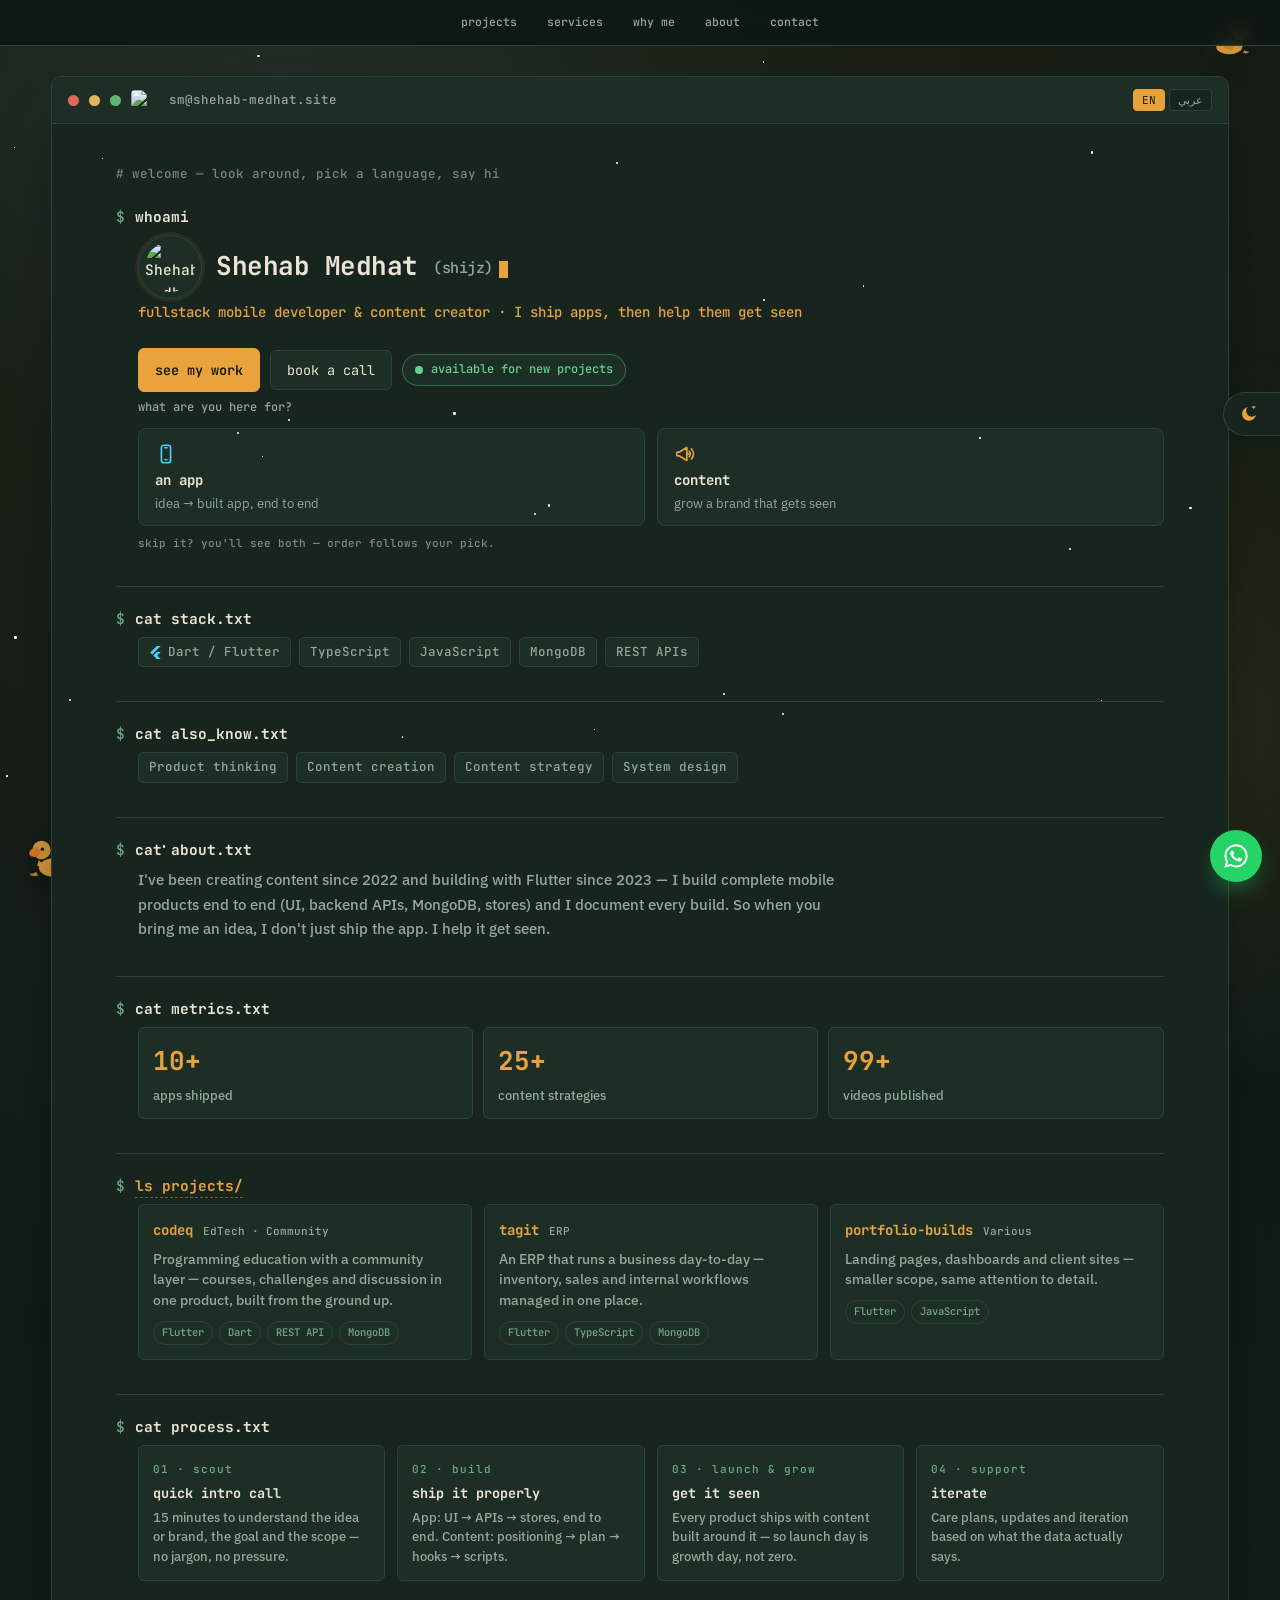
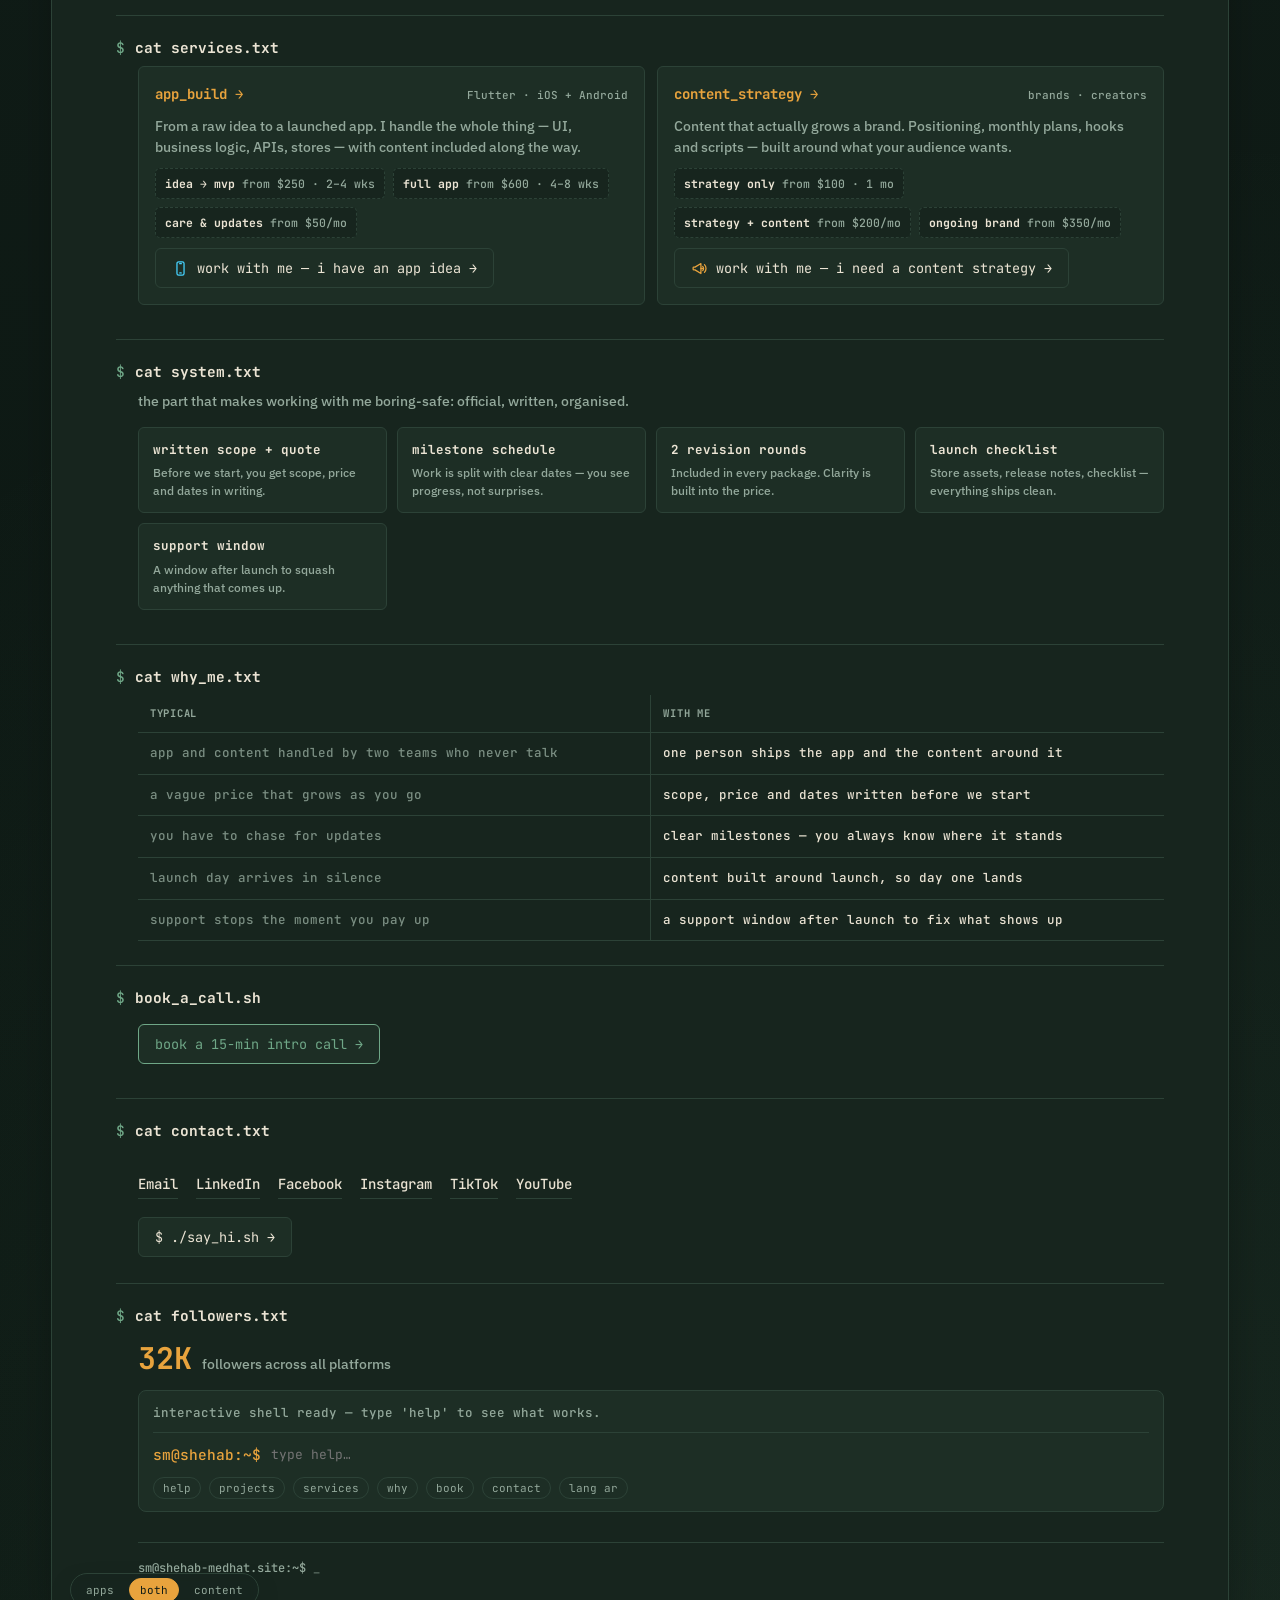
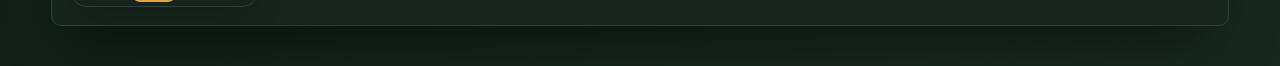
==== commit e2050321: "Bump metrics to 10+/25+/99+ with count-up animation, add sliding send-blessings side tab" ====
--- a/index.html
+++ b/index.html
@@ -1277,8 +1277,77 @@
   html[dir="rtl"] .why th, html[dir="rtl"] .why td{ text-align: right; }
   html[dir="rtl"] .why th:last-child, html[dir="rtl"] .why td:last-child{ border-left: 0; border-right: 1px solid var(--border); }
   html[dir="rtl"] .wa-float{ right: auto; left: 18px; }
+  .bless{
+    position: fixed;
+    right: 0;
+    top: 46%;
+    transform: translateY(-50%);
+    z-index: 14;
+    display: inline-flex;
+    align-items: center;
+    gap: 8px;
+    padding: 11px 13px 11px 15px;
+    background: var(--surface);
+    border: 1px solid var(--border);
+    border-right: none;
+    border-radius: 24px 0 0 24px;
+    color: var(--text);
+    font-family: var(--font-ui);
+    font-size: 12.5px;
+    font-weight: 600;
+    cursor: pointer;
+    box-shadow: -8px 0 24px -16px rgba(0,0,0,.8);
+    animation: blessIn .8s cubic-bezier(.16,1,.3,1) .7s both, blessPeek 3s ease-in-out 1.8s 2;
+    transition: background .2s, border-color .2s, color .2s;
+  }
+  .bless svg{ width: 20px; height: 20px; flex-shrink: 0; color: var(--accent); }
+  .bless-text{
+    max-width: 0;
+    opacity: 0;
+    overflow: hidden;
+    white-space: nowrap;
+    transition: max-width .32s cubic-bezier(.16,1,.3,1), opacity .2s;
+  }
+  .bless:hover, .bless.is-open{ background: var(--surface-2); border-color: var(--accent); color: var(--accent); }
+  .bless:hover .bless-text, .bless:focus-visible .bless-text, .bless.is-open .bless-text{ max-width: 240px; opacity: 1; }
+  @keyframes blessIn{ from{ transform: translate(100%, -50%); opacity: 0; } to{ transform: translate(0, -50%); opacity: 1; } }
+  @keyframes blessPeek{ 0%,100%{ transform: translateY(-50%) translateX(0); } 45%{ transform: translateY(-50%) translateX(-9px); } }
+  @keyframes blessInR{ from{ transform: translate(-100%, -50%); opacity: 0; } to{ transform: translate(0, -50%); opacity: 1; } }
+  @keyframes blessPeekR{ 0%,100%{ transform: translateY(-50%) translateX(0); } 45%{ transform: translateY(-50%) translateX(9px); } }
+  html[dir="rtl"] .bless{
+    right: auto;
+    left: 0;
+    border-radius: 0 24px 24px 0;
+    border-right: 1px solid var(--border);
+    border-left: none;
+    padding: 11px 15px 11px 13px;
+    box-shadow: 8px 0 24px -16px rgba(0,0,0,.8);
+    animation-name: blessInR, blessPeekR;
+  }
+  .toast{
+    position: fixed;
+    left: 50%;
+    bottom: 26px;
+    transform: translateX(-50%) translateY(12px);
+    z-index: 50;
+    max-width: min(88vw, 440px);
+    background: var(--surface-2);
+    border: 1px solid var(--accent);
+    color: var(--text);
+    font-family: var(--font-ui);
+    font-size: 13px;
+    text-align: center;
+    padding: 10px 16px;
+    border-radius: 10px;
+    box-shadow: 0 14px 30px -14px rgba(0,0,0,.8);
+    opacity: 0;
+    pointer-events: none;
+    transition: opacity .25s, transform .25s;
+  }
+  .toast.is-on{ opacity: 1; transform: translateX(-50%) translateY(0); }
   @media (prefers-reduced-motion: reduce){
     .avail-dot{ animation: none; }
+    .bless{ animation: none !important; }
   }
   .term-shell{
     margin: 6px 0 10px 22px;
@@ -1609,6 +1678,13 @@
 <a class="wa-float" href="https://wa.me/201032696923" target="_blank" rel="noopener" aria-label="Chat on WhatsApp">
   <svg viewBox="0 0 24 24" aria-hidden="true"><path fill="currentColor" d="M19.05 4.91A9.82 9.82 0 0 0 12.04 2c-5.46 0-9.91 4.45-9.91 9.91 0 1.75.46 3.45 1.32 4.95L2.05 22l5.25-1.38a9.9 9.9 0 0 0 4.74 1.21h.004c5.46 0 9.91-4.45 9.91-9.91 0-2.65-1.03-5.14-2.9-7.01zM12.04 20.15h-.004a8.23 8.23 0 0 1-4.19-1.15l-.3-.18-3.12.82.83-3.04-.2-.31a8.23 8.23 0 0 1-1.26-4.38c0-4.54 3.7-8.24 8.25-8.24a8.2 8.2 0 0 1 5.83 2.42 8.19 8.19 0 0 1 2.41 5.83c0 4.54-3.7 8.23-8.24 8.23zm4.52-6.16c-.25-.12-1.47-.72-1.69-.81-.23-.08-.39-.12-.56.12-.16.25-.64.81-.79.97-.14.16-.29.18-.54.06-.25-.12-1.05-.39-1.99-1.23-.74-.66-1.23-1.47-1.38-1.72-.14-.25-.02-.38.11-.51.11-.11.25-.29.37-.43.13-.14.17-.25.25-.41.08-.16.04-.31-.02-.43-.06-.12-.56-1.34-.76-1.84-.2-.48-.4-.42-.56-.43-.14-.01-.31-.01-.48-.01s-.43.06-.66.31c-.23.25-.86.85-.86 2.07 0 1.22.89 2.4 1.01 2.56.12.16 1.75 2.67 4.23 3.74.59.26 1.05.41 1.41.52.59.19 1.13.16 1.56.1.48-.07 1.47-.6 1.68-1.18.21-.58.21-1.07.14-1.18z"/></svg>
 </a>
+
+<button type="button" class="bless" id="bless" aria-label="Send blessings upon the Prophet">
+  <svg viewBox="0 0 24 24" aria-hidden="true"><path fill="currentColor" d="M20.4 13.3A8.4 8.4 0 1 1 10.6 3.5a6.7 6.7 0 0 0 9.8 9.8z"/><path fill="currentColor" d="M17.6 2.7l.82.1 2.08.8-2.08.8-.82 2.08-.8-2.08-2.08-.8 2.08-.8z"/></svg>
+  <span class="bless-text" data-i18n="blessText">send blessings</span>
+</button>
+
+<div class="toast" id="toast" role="status" aria-live="polite"></div>
 
 <div class="modal" id="contactModal" hidden>
   <div class="modal-backdrop" data-close></div>
@@ -1733,8 +1809,8 @@
   // ----- editable stats / handles -----
   const STATS = {
     followers: 32000,   // fallback until /api/followers is live
-    apps: 2,            // apps shipped
-    strategies: 3,      // content strategies delivered
+    apps: 10,           // apps shipped
+    strategies: 25,     // content strategies delivered
     videos: 99          // content pieces produced
   };
   const MT_TIMES = ["10:00", "11:00", "12:00", "14:00", "16:00", "18:00"];
@@ -1789,6 +1865,8 @@
       floatApps: "apps",
       floatBoth: "both",
       floatContent: "content",
+      blessText: "send blessings",
+      blessMsg: "اللهم صلّ وسلم على نبينا محمد ﷺ",
       sysCmd: "cat system.txt",
       srSystem: "How we keep it clear",
       sysIntro: "the part that makes working with me boring-safe: official, written, organised.",
@@ -1823,8 +1901,8 @@
       projectsCmd: "ls projects/",
       metricsCmd: "cat metrics.txt",
       numbers: [
-        { n: "2", l: "apps shipped" },
-        { n: "3", l: "content strategies" },
+        { n: "10+", l: "apps shipped" },
+        { n: "25+", l: "content strategies" },
         { n: "99+", l: "videos published" }
       ],
       projects: [
@@ -1970,6 +2048,8 @@
       floatApps: "تطبيقات",
       floatBoth: "الاثنين",
       floatContent: "محتوى",
+      blessText: "صلي على النبي",
+      blessMsg: "اللهم صلّ وسلم على نبينا محمد ﷺ",
       sysCmd: "cat system.txt",
       srSystem: "إزاي الشغل بيتظبط",
       sysIntro: "الجزء اللي بيخلّي الشغل معايا آمن ومكتوب ومنظّم",
@@ -2004,8 +2084,8 @@
       projectsCmd: "ls projects/",
       metricsCmd: "cat metrics.txt",
       numbers: [
-        { n: "2", l: "تطبيقات أطلقتها" },
-        { n: "3", l: "استراتيجيات محتوى" },
+        { n: "10+", l: "تطبيقات أطلقتها" },
+        { n: "25+", l: "استراتيجيات محتوى" },
         { n: "99+", l: "فيديو منشور" }
       ],
       projects: [
@@ -2147,9 +2227,39 @@
   }
 
   function renderNumbers(){
-    document.getElementById("numbersRow").innerHTML = t.numbers.map(it =>
-      "<div class=\"numbers-item\"><div class=\"n\">" + it.n + "</div><div class=\"l\">" + it.l + "</div></div>"
-    ).join("");
+    document.getElementById("numbersRow").innerHTML = t.numbers.map(it => {
+      const m = it.n.match(/(\d+)/);
+      const target = m ? Number(m[1]) : 0;
+      const suffix = it.n.replace(/\d+/, "");
+      return "<div class=\"numbers-item\"><div class=\"n\" data-target=\"" + target + "\" data-suffix=\"" + suffix + "\">0" + suffix + "</div><div class=\"l\">" + it.l + "</div></div>";
+    }).join("");
+    startCounters();
+  }
+
+  function startCounters(){
+    const els = document.querySelectorAll("#numbersRow .n[data-target]");
+    if(!els.length) return;
+    const reduced = window.matchMedia && window.matchMedia("(prefers-reduced-motion: reduce)").matches;
+    const run = el => {
+      const target = Number(el.getAttribute("data-target")) || 0;
+      const suffix = el.getAttribute("data-suffix") || "";
+      if(reduced){ el.textContent = target + suffix; return; }
+      const dur = 1500, start = performance.now();
+      const tick = now => {
+        const p = Math.min(1, (now - start) / dur);
+        const eased = 1 - Math.pow(1 - p, 3);
+        el.textContent = Math.round(target * eased) + suffix;
+        if(p < 1) requestAnimationFrame(tick);
+      };
+      requestAnimationFrame(tick);
+    };
+    if(!("IntersectionObserver" in window)){ els.forEach(run); return; }
+    const io = new IntersectionObserver(entries => {
+      entries.forEach(en => {
+        if(en.isIntersecting){ run(en.target); io.unobserve(en.target); }
+      });
+    }, { threshold: 0.4 });
+    els.forEach(el => io.observe(el));
   }
 
   function renderProjects(){
@@ -2298,6 +2408,30 @@
     }, { threshold: 0.5 });
     observer.observe(el);
   });
+
+  // ----- blessing tab -----
+  const blessEl = document.getElementById("bless");
+  const toastEl = document.getElementById("toast");
+  const BLESS_KEY = "shehab_bless_count";
+  let blessN = 0;
+  try{ blessN = Number(localStorage.getItem(BLESS_KEY)) || 0; }catch(e){}
+  let toastTimer = 0;
+  function showToast(msg){
+    if(!toastEl) return;
+    toastEl.textContent = msg;
+    toastEl.classList.add("is-on");
+    clearTimeout(toastTimer);
+    toastTimer = setTimeout(() => toastEl.classList.remove("is-on"), 3400);
+  }
+  if(blessEl){
+    blessEl.addEventListener("click", () => {
+      blessN++;
+      try{ localStorage.setItem(BLESS_KEY, String(blessN)); }catch(e){}
+      blessEl.classList.add("is-open");
+      setTimeout(() => blessEl.classList.remove("is-open"), 1700);
+      showToast(t.blessMsg + (blessN > 1 ? "  \u00B7  \u00D7" + blessN : ""));
+    });
+  }
 
   // ----- modals -----
   const modal = document.getElementById("contactModal");
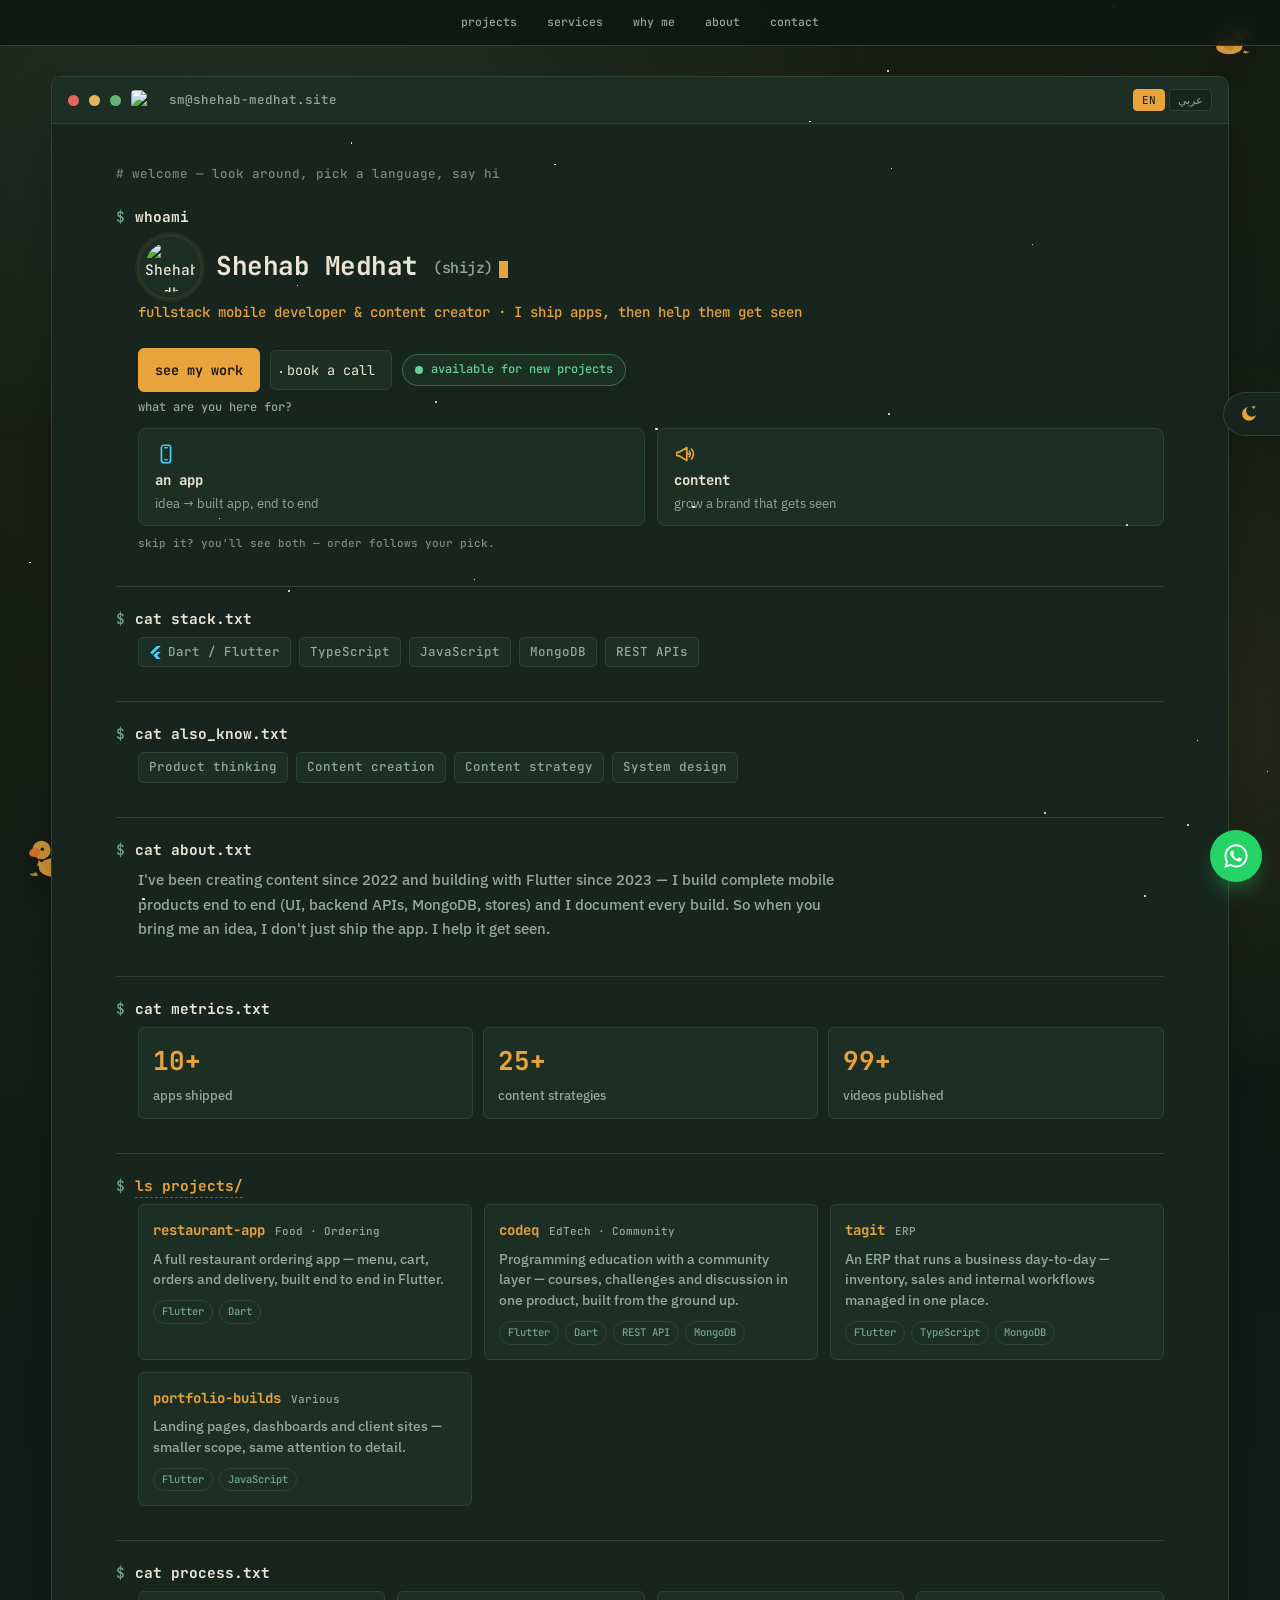
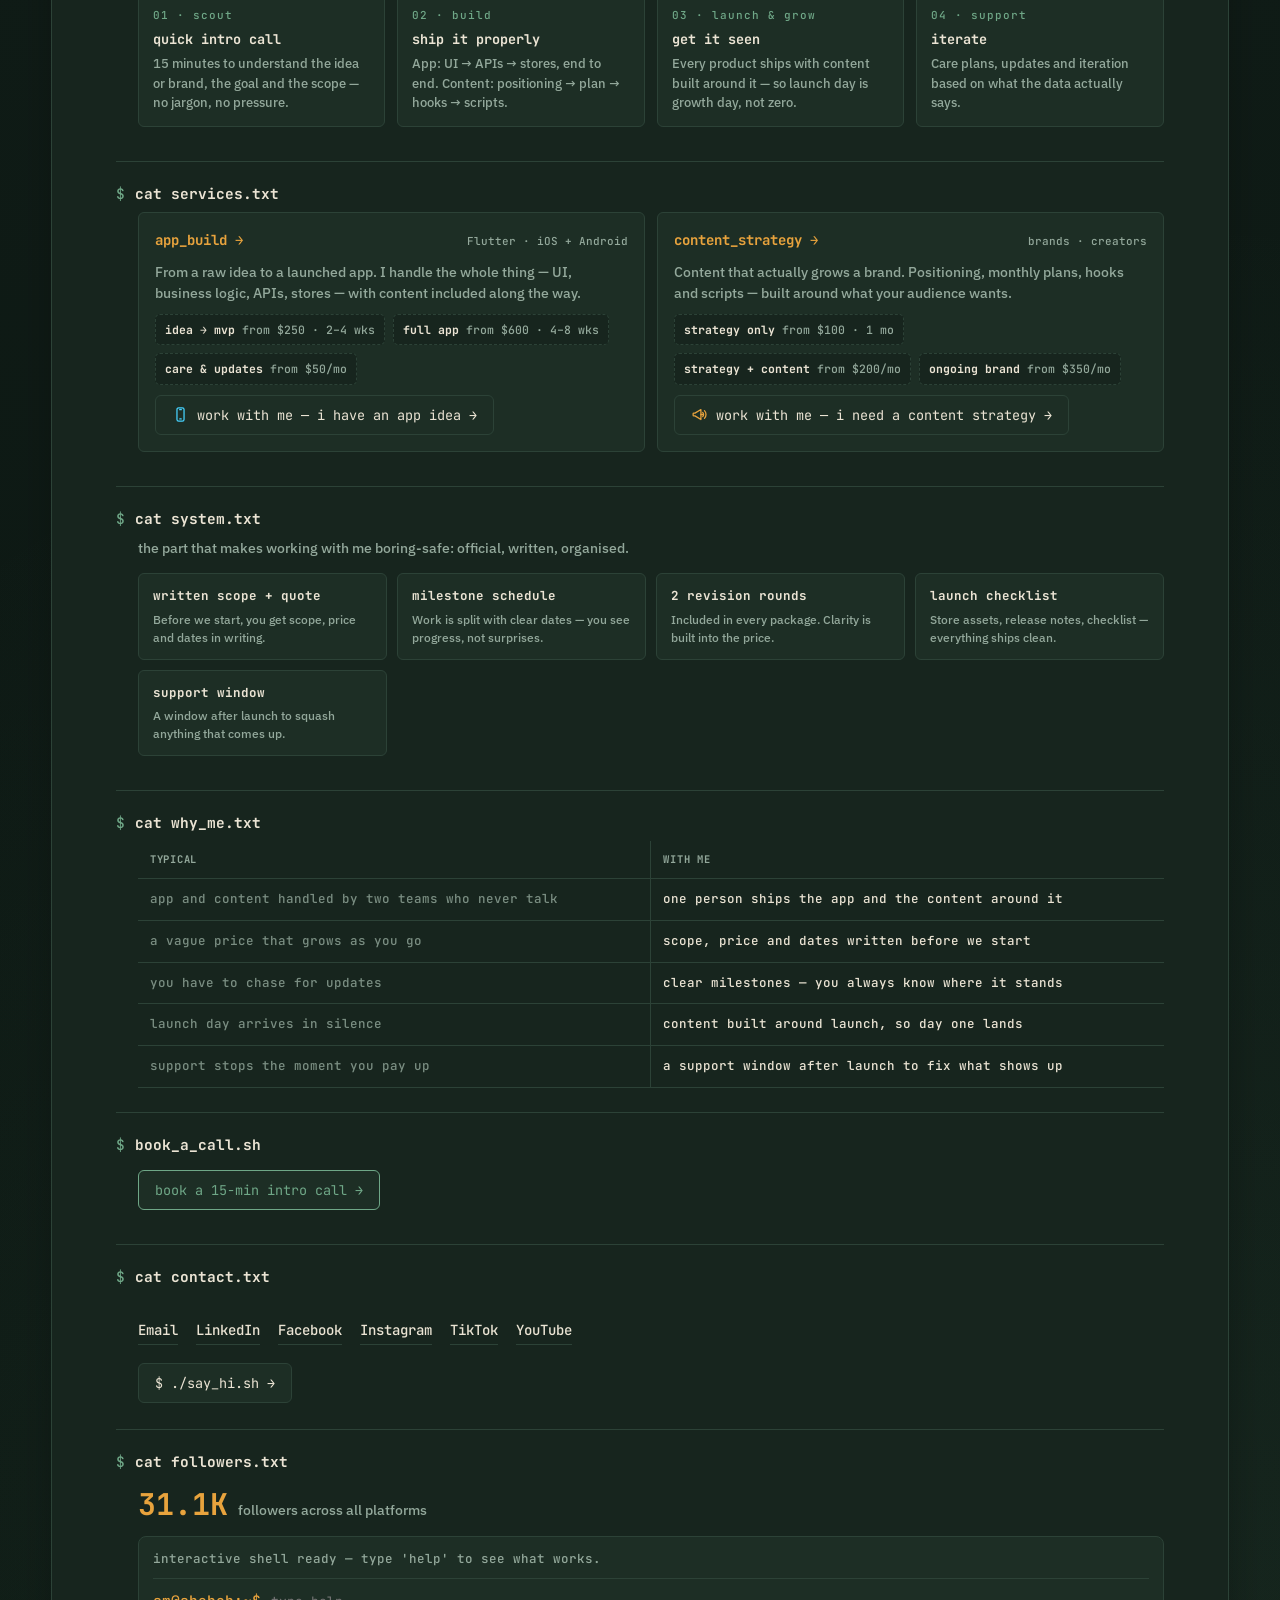
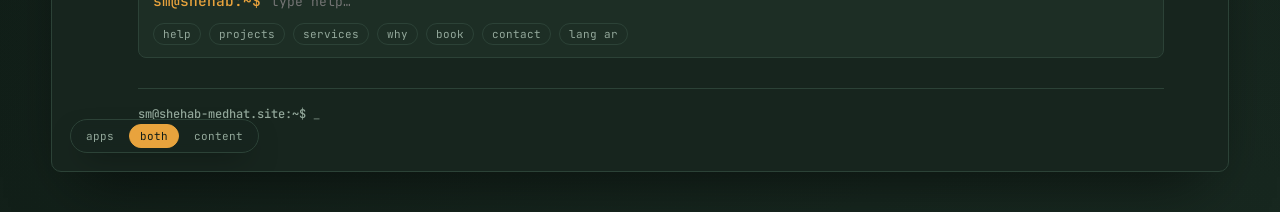
==== commit 41985939: "Add restaurant-app as featured project with 3-phone banner and transparent floating screenshots" ====
--- a/index.html
+++ b/index.html
@@ -1906,6 +1906,7 @@
         { n: "99+", l: "videos published" }
       ],
       projects: [
+        { name: "restaurant-app", tag: "Food · Ordering", desc: "A full restaurant ordering app — menu, cart, orders and delivery, built end to end in Flutter.", tech: ["Flutter", "Dart"] },
         { name: "codeq", tag: "EdTech · Community", desc: "Programming education with a community layer — courses, challenges and discussion in one product, built from the ground up.", tech: ["Flutter", "Dart", "REST API", "MongoDB"] },
         { name: "tagit", tag: "ERP", desc: "An ERP that runs a business day-to-day — inventory, sales and internal workflows managed in one place.", tech: ["Flutter", "TypeScript", "MongoDB"] },
         { name: "portfolio-builds", tag: "Various", desc: "Landing pages, dashboards and client sites — smaller scope, same attention to detail.", tech: ["Flutter", "JavaScript"] }
@@ -2089,6 +2090,7 @@
         { n: "99+", l: "فيديو منشور" }
       ],
       projects: [
+        { name: "restaurant-app", tag: "مطاعم · طلبات", desc: "تطبيق مطعم كامل — منيو وسلة وطلبات وتوصيل، مبني من أوله لآخره بـ Flutter.", tech: ["Flutter", "Dart"] },
         { name: "codeq", tag: "تعليم · مجتمع", desc: "تعليم برمجة مع طبقة مجتمع — كورسات وتحديات ونقاش في منتج واحد، مبني من الصفر.", tech: ["Flutter", "Dart", "REST API", "MongoDB"] },
         { name: "tagit", tag: "ERP", desc: "نظام ERP بيشغّل الشغل اليومي لأي بيزنس — مخزون ومبيعات وسير عمل داخلي في مكان واحد.", tech: ["Flutter", "TypeScript", "MongoDB"] },
         { name: "portfolio-builds", tag: "متفرق", desc: "صفحات لانداينج وداشبوردات ومواقع كلاينت — نطاق أصغر، لكن نفس الشغلة والاهتمام.", tech: ["Flutter", "JavaScript"] }
